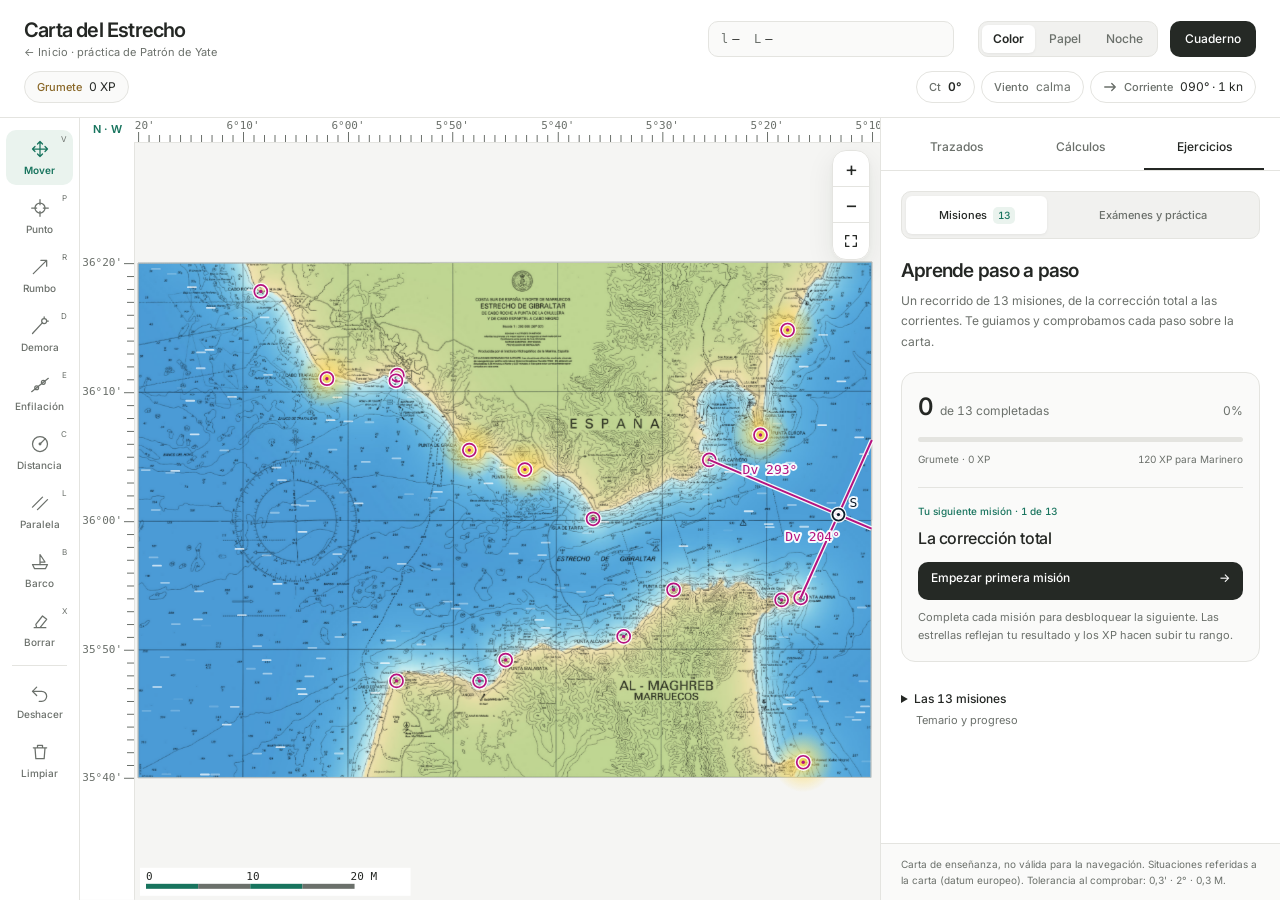
==== carta/index.html @ 41e304f5 "Publicar primera beta de Carta del Estrecho" ====
<!DOCTYPE html>
<html lang="es">
<head>
<meta charset="utf-8">
<meta name="viewport" content="width=device-width, initial-scale=1">
<title>Carta del Estrecho PY</title>
<link rel="preconnect" href="https://fonts.googleapis.com">
<link rel="preconnect" href="https://fonts.gstatic.com" crossorigin>
<link href="https://fonts.googleapis.com/css2?family=Inter:wght@400;500;600;700&display=swap" rel="stylesheet">
<link rel="stylesheet" href="../theme.css">
<link rel="stylesheet" href="styles.css">
</head>
<body data-tema="color">
<header>
  <a class="brand" href="../index.html" title="Volver al inicio"><b>Carta del <i>Estrecho</i></b><span>← Inicio · práctica de Patrón de Yate</span></a>
  <div class="readout" id="readout" aria-live="off"><i>l</i>—&nbsp;&nbsp;<i>L</i>—</div>
  <button class="chip rank" id="chipRank" title="Tu rango en la travesía"></button>
  <div class="conds" id="conds" role="group" aria-label="Condiciones de navegación">
    <button class="chip" id="chipCt" data-pop="ct" title="Corrección total de la aguja"></button>
    <button class="chip" id="chipW" data-pop="viento" title="Viento y abatimiento"></button>
    <button class="chip" id="chipC" data-pop="corriente" title="Corriente"></button>
  </div>
  <div class="hbtns">
    <div class="seg" id="tema" role="group" aria-label="Aspecto de la carta">
      <button data-tema="color" aria-pressed="true">Color</button><button data-tema="papel" aria-pressed="false">Papel</button><button data-tema="noche" aria-pressed="false">Noche</button>
    </div>
    <button id="togglePanel" title="Mostrar u ocultar el cuaderno">Cuaderno</button>
  </div>
</header>
<div class="pop glass" id="pop" role="dialog" aria-label="Condiciones de navegación" hidden>
  <div class="pophead"><b>Condiciones</b><button class="x" id="popX" aria-label="Cerrar">×</button></div>
  <section id="sec-ct">
    <h4>Corrección total</h4>
    <div class="ctgrid">
      <svg id="ctDia" viewBox="0 0 150 132" role="img" aria-label="Esquema de los nortes verdadero, magnético y de aguja"></svg>
      <div><div class="ctsum" id="ctSum"></div>
        <p class="hint">Este (E) suma y abre a la derecha. Oeste (W) resta y abre a la izquierda. Esquema sin escala.</p></div>
    </div>
    <h4>Convertir un rumbo o una demora</h4>
    <div class="conv"><label>De aguja<input id="cvA" inputmode="decimal" placeholder="Ra · Da"></label><span class="mid" id="cvMid"></span><label>Verdadero<input id="cvV" inputmode="decimal" placeholder="Rv · Dv"></label></div>
    <p class="hint">En la carta se traza siempre el verdadero. Lo de aguja se convierte antes de trazar; lo medido en la carta, antes de dárselo al timonel.</p>
    <h4>De dónde sale la Ct</h4>
    <div class="row"><span class="way">1</span><label for="dmVal">dm</label><input class="n s" id="dmVal" inputmode="decimal" value="0"><select id="dmSig" aria-label="Signo de la declinación"><option value="-1">W</option><option value="1">E</option></select>
      <label for="dvVal">+ desvío</label><input class="n s" id="dvVal" inputmode="decimal" value="0"><select id="dvSig" aria-label="Signo del desvío"><option value="-1">W</option><option value="1">E</option></select></div>
    <div class="row" style="margin-left:23px"><label for="dmYear">dm de la carta en</label><input class="n s" id="dmYear" inputmode="numeric" value="2026"><button class="btn alt" id="dmUse">Usar</button><span class="hint" id="dmRes" style="margin:0"></span></div>
    <div class="row"><span class="way">2</span><label for="enDv">Enfilación: Dv en la carta</label><input class="n s" id="enDv" inputmode="decimal"><label for="enDa">− Da</label><input class="n s" id="enDa" inputmode="decimal"><span class="cv" id="enCt"></span><button class="btn alt" id="enUse">Usar</button></div>
    <div class="row"><span class="way">3</span><label for="poZa">Polar: Za</label><input class="n s" id="poZa" inputmode="decimal"><span class="cv" id="poCt"></span><button class="btn alt" id="poUse">Usar</button></div>
    <p class="hint">La Ct elegida se aplica a todo lo que escribas como Ra o Da y al barco.</p>
  </section>
  <section id="sec-viento">
    <h4>Viento</h4>
    <div class="row"><label for="wDir">Viene del</label><select id="wDir"><option value="">Calma</option><option value="N">N</option><option value="NE">NE</option><option value="E">E (levante)</option><option value="SE">SE</option><option value="S">S</option><option value="SW">SW</option><option value="W">W (poniente)</option><option value="NW">NW</option></select>
      <label for="wAb">abate</label><input class="n s" id="wAb" inputmode="decimal" value="5"><label>°</label></div>
    <p class="hint">Si entra por estribor abate a babor (−); por babor, a estribor (+). Rs = Rv + abatimiento.</p>
  </section>
  <section id="sec-corriente">
    <h4>Corriente</h4>
    <div class="row"><label for="cRc">Rc</label><input class="n s" id="cRc" inputmode="decimal" value="090"><label>°</label>
      <label for="cIh">Ihc</label><input class="n s" id="cIh" inputmode="decimal" value="1"><label>kn · 0 = sin corriente</label></div>
    <p class="hint">Rc es hacia dónde va el agua. La verás fluir sobre la mar.</p>
  </section>
</div>
<main>
  <nav class="rail" id="rail" aria-label="Útiles de dibujo">
    <button data-tool="mover" title="Mover la carta y seleccionar trazados"><svg viewBox="0 0 24 24"><path d="M12 3v18M3 12h18M12 3l-3 3M12 3l3 3M12 21l-3-3M12 21l3-3M3 12l3-3M3 12l3 3M21 12l-3-3M21 12l-3 3"/></svg>Mover<kbd>V</kbd></button>
    <button data-tool="punto" title="Situar un punto"><svg viewBox="0 0 24 24"><circle cx="12" cy="12" r="6"/><path d="M12 2v6M12 16v6M2 12h6M16 12h6"/></svg>Punto<kbd>P</kbd></button>
    <button data-tool="rumbo" title="Rumbo y distancia entre dos puntos, o vector desde un punto"><svg viewBox="0 0 24 24"><path d="M4 20L20 4M20 4h-7M20 4v7"/></svg>Rumbo<kbd>R</kbd></button>
    <button data-tool="demora" title="Demora a un faro"><svg viewBox="0 0 24 24"><circle cx="17" cy="6" r="3"/><path d="M15 8L3 21"/><path d="M17 1v1.5M22 6h-1.5"/></svg>Demora<kbd>D</kbd></button>
    <button data-tool="enfil" title="Enfilación u oposición de dos puntos"><svg viewBox="0 0 24 24"><path d="M2 20L22 4"/><circle cx="8" cy="15.2" r="2.3"/><circle cx="16" cy="8.8" r="2.3"/></svg>Enfilación<kbd>E</kbd></button>
    <button data-tool="circ" title="Círculo de distancia (compás)"><svg viewBox="0 0 24 24"><circle cx="12" cy="12" r="9"/><path d="M12 12l6.4-6.4"/><circle cx="12" cy="12" r="1" fill="currentColor"/></svg>Distancia<kbd>C</kbd></button>
    <button data-tool="paralela" title="Paralela a una línea por un punto (traslado de demora)"><svg viewBox="0 0 24 24"><path d="M3 17L15 5M9 20L21 8"/></svg>Paralela<kbd>L</kbd></button>
    <button data-tool="barco" title="Barco: navega con rumbo, velocidad, viento y corriente"><svg viewBox="0 0 24 24"><path d="M3 15h18l-2.5 5h-13z"/><path d="M12 15V3l6 9h-6"/></svg>Barco<kbd>B</kbd></button>
    <button data-tool="borrar" title="Borrar un trazado"><svg viewBox="0 0 24 24"><path d="M5 20h14M7 16l8-10 5 4-8 10H8z"/></svg>Borrar<kbd>X</kbd></button>
    <hr>
    <button id="undo" title="Deshacer (Ctrl+Z)"><svg viewBox="0 0 24 24"><path d="M8 5L3 10l5 5"/><path d="M3 10h11a6 6 0 010 12h-3"/></svg>Deshacer</button>
    <button id="clear" title="Borrar todos los trazados"><svg viewBox="0 0 24 24"><path d="M4 7h16M9 7V4h6v3M6 7l1 13h10l1-13"/></svg>Limpiar</button>
  </nav>

  <div id="stage">
    <div id="map">
      <img id="base" src="base_dia.jpg" alt="" draggable="false">
      <img id="baseN" alt="" draggable="false">
      <img id="ink" src="tinta.jpg" alt="Carta L105 del Estrecho de Gibraltar" draggable="false">
    </div>
    <canvas id="ov"></canvas>
    <section class="strip glass" id="strip" aria-live="polite" hidden></section>
    <section class="boatbar glass" id="boatbar" aria-label="Barco" hidden></section>
    <div class="zoomctl glass" role="group" aria-label="Zoom"><button id="zIn" title="Acercar" aria-label="Acercar">+</button><button id="zOut" title="Alejar" aria-label="Alejar">−</button><button id="zFit" title="Ver la carta entera" aria-label="Ver la carta entera"><svg viewBox="0 0 24 24"><path d="M4 9V4h5M20 9V4h-5M4 15v5h5M20 15v5h-5"/></svg></button></div>
    <section class="gbar glass" id="gbar" aria-live="polite" hidden></section>
    <div class="hud num" id="hud"></div>
  </div>

  <aside id="panel">
    <div class="tabs" role="tablist">
      <button role="tab" data-tab="trazados" aria-selected="false">Trazados</button>
      <button role="tab" data-tab="calculos" aria-selected="false">Cálculos</button>
      <button role="tab" data-tab="ejercicios" aria-selected="true">Ejercicios</button>
    </div>
    <div class="pane" id="pane-trazados" hidden></div>
    <div class="pane" id="pane-calculos" hidden>
      <div class="calc">
        <h4>Escalera de rumbos</h4>
        <div class="lad">
          <div class="rung"><label for="ldA">Ra</label><input id="ldA" inputmode="decimal" value="140"><span>de aguja: lo que marca el compás</span></div>
          <div class="op" id="ldOp1"></div>
          <div class="rung"><label for="ldV">Rv</label><input id="ldV" inputmode="decimal"><span>verdadero</span></div>
          <div class="op" id="ldOp2"></div>
          <div class="rung"><label for="ldS">Rs</label><input id="ldS" inputmode="decimal"><span>de superficie: el que se traza con viento</span></div>
        </div>
        <div class="row"><label for="rbAb">Abatimiento</label><input class="n s" id="rbAb" inputmode="decimal" value="0"><select id="rbAbS" aria-label="Banda del abatimiento"><option value="1">a estribor (+)</option><option value="-1">a babor (−)</option></select></div>
        <div class="hint">Escribe en cualquier peldaño y salen los otros. Bajando se suma con su signo; subiendo se resta. Usa la Ct de Condiciones. Con corriente, el triángulo de abajo da el Ref.</div>
        <details class="glos"><summary>Qué significa cada sigla</summary><dl>
          <dt>Ra · Da</dt><dd>Rumbo y demora de aguja: lo que se lee en el compás.</dd>
          <dt>Rv · Dv</dt><dd>Rumbo y demora verdaderos: lo que se traza y se mide en la carta.</dd>
          <dt>dm</dt><dd>Declinación magnética: la da la rosa de la carta y cambia cada año.</dd>
          <dt>Δ</dt><dd>Desvío: error propio del compás del barco a cada rumbo.</dd>
          <dt>Ct</dt><dd>Corrección total = dm + Δ. Verdadero = aguja + Ct.</dd>
          <dt>Rs</dt><dd>Rumbo de superficie = Rv + abatimiento por el viento.</dd>
          <dt>Ref</dt><dd>Rumbo efectivo: el que se sigue sobre el fondo con corriente.</dd>
          <dt>M</dt><dd>Marcación: ángulo desde la proa. Dv = Rv ± M (Er +, Br −).</dd>
        </dl></details>
      </div>
      <div class="calc">
        <h4>Velocidad, tiempo y distancia</h4>
        <div class="row"><label for="vtdV">V</label><input class="n" id="vtdV" inputmode="decimal" value="8"><label>kn</label>
          <label for="vtdT">t</label><input class="n" id="vtdT" inputmode="decimal" value="45"><label>min</label>
          <label for="vtdD">D</label><input class="n" id="vtdD" inputmode="decimal" value=""><label>M</label></div>
        <div class="res" id="vtdRes"></div>
        <div class="hint">Deja en blanco el dato que quieres calcular.</div>
      </div>
      <div class="calc">
        <h4>Triángulo de corrientes</h4>
        <div class="row"><select id="trMode" aria-label="Qué se quiere calcular">
          <option value="a">Hallar rumbo y velocidad efectivos</option>
          <option value="b">Hallar el rumbo a gobernar</option>
          <option value="c">Hallar rumbo y velocidad para llegar a una hora</option>
          <option value="d">Hallar la corriente</option></select></div>
        <div id="trIn"></div>
        <div class="res" id="trRes"></div>
        <div class="row"><button class="btn alt" id="trDraw">Trazar desde el punto seleccionado</button></div>
        <div class="hint">Rc e Ihc se rellenan con la corriente de Condiciones. Rumbos verdaderos (o de superficie si hay viento); el triángulo se traza para una hora.</div>
      </div>
      <div class="calc">
        <h4>Estima analítica (loxodrómica)</h4>
        <div class="row"><label>Salida l</label><input class="n s" id="lxLaD" inputmode="numeric" value="36" aria-label="Grados de latitud de salida"><label>°</label><input class="n s" id="lxLaM" inputmode="decimal" value="00,0" aria-label="Minutos de latitud de salida"><select id="lxLaS" aria-label="Hemisferio"><option value="1">N</option><option value="-1">S</option></select>
          <label>L</label><input class="n s" id="lxLoD" inputmode="numeric" value="006" aria-label="Grados de longitud de salida"><label>°</label><input class="n s" id="lxLoM" inputmode="decimal" value="20,0" aria-label="Minutos de longitud de salida"><select id="lxLoS" aria-label="Este u oeste"><option value="-1">W</option><option value="1">E</option></select></div>
        <div class="row"><label for="lxR">Rumbo</label><input class="n s" id="lxR" inputmode="decimal" value="293"><label>° Distancia</label><input class="n s" id="lxD" inputmode="decimal" value="45"><label>M</label></div>
        <div class="res" id="lxRes"></div>
        <div class="hint">Δl = D·cos R · A = D·sen R · ΔL = A / cos lm.</div>
      </div>
    </div>
    <div class="pane" id="pane-ejercicios">
      <div class="learning-tabs" role="tablist" aria-label="Tipo de aprendizaje">
        <button id="learn-tab-misiones" role="tab" data-learning="misiones" aria-controls="learn-misiones" aria-selected="true">Misiones <span>13</span></button>
        <button id="learn-tab-practica" role="tab" data-learning="practica" aria-controls="learn-practica" aria-selected="false" tabindex="-1">Exámenes y práctica</button>
      </div>
      <section id="learn-misiones" class="learning-section" role="tabpanel" aria-labelledby="learn-tab-misiones">
        <div class="learning-intro">
          <h2>Aprende paso a paso</h2>
          <p>Un recorrido de 13 misiones, de la corrección total a las corrientes. Te guiamos y comprobamos cada paso sobre la carta.</p>
        </div>
        <div id="missionBox"></div>
        <div id="quest"></div>
      </section>
      <section id="learn-practica" class="learning-section" role="tabpanel" aria-labelledby="learn-tab-practica" hidden>
        <div class="learning-intro">
          <h2>Entrena a tu ritmo</h2>
          <p>Resuelve preguntas oficiales o elige un tema para practicar por tu cuenta. La ayuda y las soluciones están disponibles cuando las necesites.</p>
        </div>
        <div class="practice-modes" role="group" aria-label="Modalidad de práctica">
          <button data-practice="examen" aria-pressed="true">Exámenes oficiales</button>
          <button data-practice="libre" aria-pressed="false">Práctica libre</button>
        </div>
        <div class="exercise-picker">
          <div id="examFields" class="picker-field">
            <label for="examSel">Convocatoria</label>
            <select id="examSel"></select>
            <p class="hint">Bloque de carta: 10 preguntas con cuatro opciones. Sin cronómetro y con corrección al responder.</p>
          </div>
          <div id="practiceFields" class="picker-field" hidden>
            <label for="exSel">Qué quieres practicar</label>
            <select id="exSel" aria-describedby="practiceHint"></select>
            <p class="hint" id="practiceHint"></p>
          </div>
          <button class="btn" id="exLoad">Empezar examen</button>
        </div>
        <p id="practiceEmpty" class="learning-empty">Elige una convocatoria y pulsa «Empezar examen». Tus respuestas se guardan en este navegador.</p>
        <div id="exBox" tabindex="-1" aria-label="Actividad de práctica" hidden></div>
      </section>
    </div>
    <div class="foot">Carta de enseñanza, no válida para la navegación. Situaciones referidas a la carta (datum europeo). Tolerancia al comprobar: 0,3' · 2° · 0,3 M.</div>
  </aside>
</main>

<script>
(function(){
'use strict';
const $=s=>document.querySelector(s), $$=s=>[...document.querySelectorAll(s)];
const rad=d=>d*Math.PI/180, deg=r=>r*180/Math.PI, norm=a=>((a%360)+360)%360, n180=a=>{a=norm(a);return a>180?a-360:a};
const num=s=>{const v=parseFloat(String(s).replace(',','.').replace('−','-'));return isFinite(v)?v:NaN};
const esc=s=>String(s).replace(/[&<>"]/g,c=>({'&':'&amp;','<':'&lt;','>':'&gt;','"':'&quot;'}[c]));
const RM=matchMedia('(prefers-reduced-motion: reduce)').matches;

/* Keep canvas controls in sync with the CSS theme without reading styles every frame. */
const UI={};
function syncAppearance(){
  const style=getComputedStyle(document.body);
  for(const key of ['bg','panel','rule','rule-hover','text','muted','accent','on-accent','f-ui','f-mono']){
    UI[key]=style.getPropertyValue('--'+key).trim();
  }
}
syncAppearance();

/* ---------- Georreferenciación de la imagen (retícula de 10' medida sobre el escaneo) ---------- */
const psi=lat=>Math.log(Math.tan(Math.PI/4+lat*Math.PI/360))*10800/Math.PI;
const ipsi=n=>(2*Math.atan(Math.exp(n*Math.PI/10800))-Math.PI/2)*180/Math.PI;
const LONS=[-380,-370,-360,-350,-340,-330,-320,-310];
const G={
 U:{rows:[80,70,60],px:[
  [[327.54,226.72],[950.47,225.5],[1573.84,224.53],[2194.75,222.31],[2818.25,220.83],[3439.22,219.55],[4060.61,219.23],[4683.77,219.74]],
  [[327.59,992.92],[950.6,991.78],[1574.19,990.03],[2197.45,989.5],[2817.75,988.83],[3438.97,987.48],[4060.34,986.9],[4683.37,986.91]],
  [[327.63,1758.58],[950.73,1758.04],[1574.55,1754.32],[2200.16,1754.87],[2817.25,1753.78],[3438.71,1754.02],[4060.08,1754.37],[4682.96,1754.5]]]},
 L:{rows:[60,50,40],px:[
  [[327.67,1758.58],[950.87,1758.04],[1574.6,1754.32],[2199.54,1754.87],[2809.99,1754.0],[3434.84,1754.02],[4058.52,1754.37],[4681.43,1754.5]],
  [[327.58,2521.61],[950.51,2520.09],[1574.0,2518.96],[2198.5,2517.58],[2808.93,2516.31],[3433.45,2516.78],[4056.8,2517.26],[4679.51,2517.61]],
  [[327.5,3281.69],[950.15,3281.22],[1573.41,3279.9],[2197.45,3278.19],[2807.87,3278.09],[3432.06,3278.46],[4055.09,3279.03],[4677.59,3279.66]]]}
};
const NP={};[80,70,60,50,40].forEach(m=>NP[m]=psi(35+m/60));
function plane2px(p){
  const h=p.n>=NP[60]?G.U:G.L, j=p.n>=NP[h.rows[1]]?0:1, i=Math.min(6,Math.max(0,Math.floor((p.e+380)/10)));
  const u=(p.e-LONS[i])/10, nt=NP[h.rows[j]], nb=NP[h.rows[j+1]], v=(nt-p.n)/(nt-nb);
  const a=h.px[j][i],b=h.px[j][i+1],c=h.px[j+1][i],d=h.px[j+1][i+1];
  return [(1-u)*(1-v)*a[0]+u*(1-v)*b[0]+(1-u)*v*c[0]+u*v*d[0],(1-u)*(1-v)*a[1]+u*(1-v)*b[1]+(1-u)*v*c[1]+u*v*d[1]];
}
function px2plane(x,y){
  let e=-380+(x-327.5)/62.23, n=NP[80]-(y-222)/61.9;
  for(let k=0;k<25;k++){
    const [px,py]=plane2px({e,n}), h=0.01, [ax,ay]=plane2px({e:e+h,n}), [bx,by]=plane2px({e,n:n+h});
    const j11=(ax-px)/h,j21=(ay-py)/h,j12=(bx-px)/h,j22=(by-py)/h, det=j11*j22-j12*j21, dx=x-px, dy=y-py;
    const de=(j22*dx-j12*dy)/det, dn=(-j21*dx+j11*dy)/det; e+=de; n+=dn;
    if(Math.abs(de)+Math.abs(dn)<1e-7)break;
  }
  return {e,n};
}

/* ---------- Navegación loxodrómica sobre el plano Mercator ---------- */
const latOf=p=>ipsi(p.n), lonOf=p=>p.e/60;
const PL=(lat,lon)=>({e:lon*60,n:psi(lat)});
const brg=(a,b)=>norm(deg(Math.atan2(b.e-a.e,b.n-a.n)));
function dist(a,b){const la=latOf(a),lb=latOf(b),c=Math.atan2(b.e-a.e,b.n-a.n);
  if(Math.abs(Math.cos(c))>0.02)return Math.abs((lb-la)*60/Math.cos(c));
  return Math.abs(b.e-a.e)*Math.cos(rad((la+lb)/2));}
function dest(a,course,d){const c=rad(course),la=latOf(a),lb=la+d*Math.cos(c)/60,n=psi(lb);
  const e=Math.abs(Math.cos(c))>1e-6?a.e+(n-a.n)*Math.tan(c):a.e+d*Math.sin(c)/Math.cos(rad(la));
  return {e,n};}
const uv=c=>({e:Math.sin(rad(c)),n:Math.cos(rad(c))});
const roundPos=p=>PL(Math.round(latOf(p)*600)/600,Math.round(lonOf(p)*600)/600);
const inChart=p=>p.e>=-380&&p.e<=-310&&p.n>=NP[40]&&p.n<=NP[80];

/* ---------- Formatos ---------- */
const nf=(v,d=1)=>v.toFixed(d).replace('.',',').replace('-','−');
function f3(v,d=0){let s=norm(v).toFixed(d);if(parseFloat(s)>=360)s=(0).toFixed(d);const [i,f]=s.split('.');return i.padStart(3,'0')+(f?','+f:'')+'°';}
const fA=v=>f3(v,Math.abs(v-Math.round(v))>1e-6?1:0);
function dm_(x,d,pad){const h=Math.abs(x);let g=Math.floor(h+1e-9),m=(h-g)*60;if(+m.toFixed(d)>=60){g++;m=0}
  return String(g).padStart(pad,'0')+'° '+m.toFixed(d).padStart(d+3,'0').replace('.',',')+"'";}
const fLat=(lat,d=1)=>dm_(lat,d,2)+(lat>=0?' N':' S');
const fLon=(lon,d=1)=>dm_(lon,d,3)+(lon<0?' W':' E');
const fPos=(p,d=1)=>'l = '+fLat(latOf(p),d)+' · L = '+fLon(lonOf(p),d);
const isI=v=>Math.abs(v-Math.round(v))<1e-6;
const fEW=v=>v===0?'0°':nf(Math.abs(v),isI(v)?0:1)+'° '+(v<0?'W':'E');
const sg=(v,d)=>{if(d==null)d=isI(v)?0:1;return (v>0?'+':v<0?'−':'')+Math.abs(v).toFixed(d).replace('.',',');};
const hm=min=>{min=Math.round(min);return (min>=60?Math.floor(min/60)+' h ':'')+(min%60)+' min';};
const hhmm=m=>{m=((Math.round(m)%1440)+1440)%1440;return String(Math.floor(m/60)).padStart(2,'0')+':'+String(m%60).padStart(2,'0');};

/* ---------- Faros: posición del símbolo en la imagen y característica impresa en la carta ---------- */
const fl=(n,gap,dur)=>{const a=[];for(let i=0;i<n;i++)a.push([i*gap,i*gap+(dur||.55)]);return a;};
const LMPX={
 roche:['Cabo Roche',1056,395,'Fl(4)24s 20M',24,fl(4,2.4)],
 trafalgar:['Cabo Trafalgar',1448.3,912.8,'Fl(2+1)15s 22M',15,[[0,.55],[2.4,2.95],[7.4,7.95]]],
 barbate:['Barbate (faro)',1866.25,892,'Fl(2)WR 7s 10/7M',7,fl(2,1.8)],
 barbateR:['Barbate (luz roja)',1858,925,'Fl.R 4s 5M',4,fl(1,1),'r'],
 gracia:['Punta de Gracia',2293.75,1336.5,'Oc(2)5s 13M',5,[[.8,2.1],[2.9,5]]],
 paloma:['Punta Paloma',2623.5,1452.5,'Oc.WR 5s 10/7M',5,[[1.2,5]]],
 tarifa:['Isla de Tarifa',3028.5,1744.5,'Fl(3)WR 10s 26/18M',10,fl(3,2)],
 carnero:['Punta Carnero',3718,1395,'Fl(4)WR 20s 16/13M',20,fl(4,2.4)],
 europa:['Punta Europa',4022,1246.75,'Iso 10s 19M',10,[[0,5]]],
 almina:['Punta Almina',4260.75,2213.25,'Fl(2)10s 22M',10,fl(2,2.4)],
 cires:['Punta Cires',3506,2166,'Fl(3)10s 18M',10,fl(3,2)],
 alcazar:['Punta Alcázar',3210,2442.5,'Fl(4)12s 8M',12,fl(4,1.7)],
 malabata:['Punta Malabata',2509.25,2582.75,'Fl 5s 22M',5,fl(1,1)],
 espartel:['Cabo Espartel',1861.5,2706.75,'Fl(4)20s 30M',20,fl(4,2.4)],
 tanger:['Tánger (espigón)',2354.5,2707.5,'Fl(3)12s 14M',12,fl(3,2)],
 carbonera:['Punta Carbonera',4183,623.75,'Oc 4s 14M',4,[[1,4]]],
 negro:['Cabo Negro',4275.75,3189.5,'Oc 4s 20M',4,[[1,4]]],
 ceuta:['Ceuta (bocana)',4147.5,2226,'Fl.G 5s 10M',5,fl(1,1),'g']};
const LM={};Object.entries(LMPX).forEach(([k,[name,x,y,ch,P,on,col]],i)=>LM[k]={key:k,name,ch,P,on,col,ph:i*1.37,g:0,p:px2plane(x,y)});
const LMS=Object.values(LM);
const MAIN=['roche','trafalgar','gracia','paloma','tarifa','carnero','europa','almina','cires','alcazar','malabata','espartel'];
const litNow=(l,t)=>{const tt=(t+l.ph)%l.P;return l.on.some(([a,b])=>tt>=a&&tt<b);};

/* ---------- Estado ---------- */
const DAY={pt:'#0d1b2a',rv:'#1746d1',ref:'#0d1b2a',rc:'#d9480f',med:'#334e7a',ray:'#b5127f',line:'#b5127f',circ:'#0a7a43',halo:'rgba(255,255,255,.94)',cas:'rgba(255,255,255,.9)',txt:'#0d1b2a',grid:'rgba(13,27,42,.2)',lm:'#b5127f',fill:'rgba(255,255,255,.85)',boat:'#ffffff',glow:1};
const TH={color:DAY,papel:DAY,noche:{pt:'#ffffff',rv:'#7fb2ff',ref:'#ffffff',rc:'#ff9a57',med:'#b8c7dd',ray:'#ff7ad9',line:'#ff7ad9',circ:'#5fe3a1',halo:'rgba(3,12,22,.92)',cas:'rgba(3,12,22,.75)',txt:'#e9f1f8',grid:'rgba(255,255,255,.16)',lm:'#ff7ad9',fill:'rgba(3,12,22,.8)',boat:'#ffe9a8',glow:2.2}};
const S={tool:'mover',pend:[],objs:[],sel:null,view:{k:.2,tx:0,ty:0},dm:0,dv:0,snap:null,cur:null,undo:[],nid:1,ex:null,tema:'color',exam:{},guide:null,fx:[],game:{xp:0,st:{},open:false},
 cond:{w:'',ab:5,rc:90,ih:1},opt:{},stripMin:false,pickDest:false,
 simPar:{bC:'090',bCT:'v',bV:'8',bH:'10:00',bX:'120',bFollow:false,bBlind:false}};
let T=DAY;
const Ct=()=>S.ctx?S.ctx.ct:S.dm+S.dv;
const TMAX=160;
const stage=$('#stage'),mapEl=$('#map'),cv=$('#ov'),ctx=cv.getContext('2d');
let SW=0,SH=0,DPR=1,dirty=true,fitK=.2;
const draw=()=>{dirty=true;};

function push(){S.undo.push(JSON.stringify(S.objs));if(S.undo.length>60)S.undo.shift();}
function save(){try{localStorage.setItem('cartaEstrechoPY.v3',JSON.stringify({objs:S.objs,dm:S.dm,dv:S.dv,ctx:S.ctx||null,nid:S.nid,tema:S.tema,exam:S.exam,game:S.game,cond:S.cond,stripMin:S.stripMin,simPar:S.simPar}))}catch(e){}}
function changed(){save();renderList();draw();guideCheck();}
function add(o){o.id=S.nid++;S.objs.push(o);return o;}
const ptName=()=>{const used=new Set(S.objs.filter(o=>o.t==='pt').map(o=>o.label));for(let i=0;i<26;i++){const c=String.fromCharCode(65+i);if(!used.has(c))return c}return 'P'+S.nid;};
const mkPt=(p,label,x)=>Object.assign({t:'pt',p,label:label||''},x);
const mkSeg=(a,b,kind,x)=>Object.assign({t:'seg',a,b,kind:kind||'med'},x);
const mkRay=(p,c,ref,x)=>Object.assign({t:'ray',p,c:norm(c),ref:ref||''},x);
const mkLine=(p,c,ref,x)=>Object.assign({t:'line',p,c:norm(c),ref:ref||''},x);
const mkCirc=(c,r,ref,x)=>Object.assign({t:'circ',c,r,ref:ref||''},x);

/* ---------- Geometría ---------- */
function geom(o){
  if(o.t==='seg'){const L=Math.hypot(o.b.e-o.a.e,o.b.n-o.a.n)||1e-9;return {k:'lin',p:o.a,d:{e:(o.b.e-o.a.e)/L,n:(o.b.n-o.a.n)/L},t0:0,t1:L};}
  if(o.t==='ray')return {k:'lin',p:o.p,d:uv(o.c),t0:0,t1:TMAX};
  if(o.t==='line')return {k:'lin',p:o.p,d:uv(o.c),t0:-TMAX,t1:TMAX};
  if(o.t==='circ')return {k:'circ',c:o.c,R:o.r/Math.cos(rad(latOf(o.c)))};
  return null;
}
const at=(g,t)=>({e:g.p.e+g.d.e*t,n:g.p.n+g.d.n*t});
function inter(g1,g2){
  const out=[],eps=1e-6;
  if(g1.k==='lin'&&g2.k==='lin'){
    const det=-g1.d.e*g2.d.n+g2.d.e*g1.d.n; if(Math.abs(det)<1e-9)return out;
    const re=g2.p.e-g1.p.e,rn=g2.p.n-g1.p.n, t=(-re*g2.d.n+g2.d.e*rn)/det, s=(g1.d.e*rn-g1.d.n*re)/det;
    if(t>=g1.t0-eps&&t<=g1.t1+eps&&s>=g2.t0-eps&&s<=g2.t1+eps)out.push(at(g1,t));
  }else if(g1.k==='lin'&&g2.k==='circ'){
    const fe=g1.p.e-g2.c.e,fn=g1.p.n-g2.c.n,b=fe*g1.d.e+fn*g1.d.n,c=fe*fe+fn*fn-g2.R*g2.R,D=b*b-c;
    if(D>=0){const q=Math.sqrt(D);[-b-q,-b+q].forEach(t=>{if(t>=g1.t0-eps&&t<=g1.t1+eps)out.push(at(g1,t))});}
  }else if(g1.k==='circ'&&g2.k==='lin')return inter(g2,g1);
  else{
    const de=g2.c.e-g1.c.e,dn=g2.c.n-g1.c.n,d=Math.hypot(de,dn);
    if(d>1e-9&&d<=g1.R+g2.R&&d>=Math.abs(g1.R-g2.R)){const a=(g1.R*g1.R-g2.R*g2.R+d*d)/(2*d),h=Math.sqrt(Math.max(0,g1.R*g1.R-a*a));
      const be=g1.c.e+a*de/d,bn=g1.c.n+a*dn/d; out.push({e:be-h*dn/d,n:bn+h*de/d},{e:be+h*dn/d,n:bn-h*de/d});}
  }
  return out;
}
function nearest(g,m){
  if(g.k==='lin'){const t=Math.min(g.t1,Math.max(g.t0,(m.e-g.p.e)*g.d.e+(m.n-g.p.n)*g.d.n));return at(g,t);}
  const d=Math.hypot(m.e-g.c.e,m.n-g.c.n)||1e-9;return {e:g.c.e+g.R*(m.e-g.c.e)/d,n:g.c.n+g.R*(m.n-g.c.n)/d};
}
function tangents(a,g){const de=a.e-g.c.e,dn=a.n-g.c.n,d=Math.hypot(de,dn);if(d<=g.R*1.001)return [];
  const al=Math.acos(g.R/d),b=Math.atan2(dn,de);return [b+al,b-al].map(t=>({e:g.c.e+g.R*Math.cos(t),n:g.c.n+g.R*Math.sin(t)}));}
const interLL=(p1,c1,p2,c2)=>inter({k:'lin',p:p1,d:uv(c1),t0:-1e4,t1:1e4},{k:'lin',p:p2,d:uv(c2),t0:-1e4,t1:1e4})[0];

/* ---------- Máscara de tierra (para varadas y para generar situaciones en la mar) ---------- */
let MASK=null;
(function(){const im=new Image();im.onload=()=>{try{const c=document.createElement('canvas');c.width=im.width;c.height=im.height;const x=c.getContext('2d');x.drawImage(im,0,0);MASK={w:c.width,h:c.height,d:x.getImageData(0,0,c.width,c.height).data};}catch(e){MASK=null;}};im.src='tierra.png';})();
function isLand(p){if(!MASK)return false;const [x,y]=plane2px(p),i=Math.floor(x/8),j=Math.floor(y/8);if(i<0||j<0||i>=MASK.w||j>=MASK.h)return false;return MASK.d[(j*MASK.w+i)*4]>127;}

/* ---------- Vista: límites, inercia y zoom suave ---------- */
const scrOf=p=>{const [x,y]=plane2px(p);return [x*S.view.k+S.view.tx,y*S.view.k+S.view.ty];};
const planeAt=(sx,sy)=>px2plane((sx-S.view.tx)/S.view.k,(sy-S.view.ty)/S.view.k);
function clampView(){const v=S.view,k=v.k,l=v.tx+327*k,r=v.tx+4684*k,t=v.ty+220*k,b=v.ty+3282*k,mx=SW*.5,my=SH*.5;
  if(r<mx)v.tx+=mx-r;if(l>SW-mx)v.tx-=l-(SW-mx);if(b<my)v.ty+=my-b;if(t>SH-my)v.ty-=t-(SH-my);}
function applyView(){clampView();mapEl.style.transform=`matrix(${S.view.k},0,0,${S.view.k},${S.view.tx},${S.view.ty})`;draw();}
function fit(){const x0=327,y0=220,w=4357,h=3062,ml=58,mt=30,m=8;const k=Math.min((SW-ml-m)/w,(SH-mt-m)/h);fitK=k;
  S.view={k,tx:ml+(SW-ml-m-w*k)/2-x0*k,ty:mt+(SH-mt-m-h*k)/2-y0*k};zt=null;inert=null;applyView();}
const clampK=k=>Math.min(6,Math.max(fitK*.7,k));
function zoomAt(sx,sy,f){const k=clampK(S.view.k*f);f=k/S.view.k;S.view.tx=sx-(sx-S.view.tx)*f;S.view.ty=sy-(sy-S.view.ty)*f;S.view.k=k;applyView();}
let zt=null,inert=null;
function zoomTo(sx,sy,f){if(RM){zoomAt(sx,sy,f);return;}zt={k:clampK((zt?zt.k:S.view.k)*f),x:sx,y:sy};}
function resize(){const r=stage.getBoundingClientRect();const first=!SW;SW=r.width;SH=r.height;DPR=window.devicePixelRatio||1;cv.width=Math.round(SW*DPR);cv.height=Math.round(SH*DPR);
  if(first)fit();else{const x0=327,w=4357,h=3062;fitK=Math.min((SW-66)/w,(SH-38)/h);applyView();updBarH();}}

/* ---------- Imán (snap) ---------- */
function snapAt(sx,sy){
  const m=planeAt(sx,sy),sc=62*S.view.k;let best=null;
  const cons=(p,kind,label,prio)=>{const d=Math.hypot(p.e-m.e,p.n-m.n)*sc;if(d<(prio<2?14:9)){const score=d+prio*7;if(!best||score<best.score)best={p,kind,label,score};}};
  LMS.forEach(l=>cons(l.p,'faro',l.name,0));
  const gs=[];
  S.objs.forEach(o=>{
    if(o.t==='pt')cons(o.p,'punto',o.label,0);
    else{gs.push(geom(o));
      if(o.t==='seg'){cons(o.a,'extremo','',.5);cons(o.b,'extremo','',.5);}
      if(o.t==='circ')cons(o.c,'centro',o.ref,.5);
      if(o.t==='ray')cons(o.p,'origen',o.ref,.5);}
  });
  for(let i=0;i<gs.length;i++)for(let j=i+1;j<gs.length;j++)inter(gs[i],gs[j]).forEach(p=>cons(p,'corte','',1));
  if(S.tool==='rumbo'&&S.pend.length===1)S.objs.forEach(o=>{if(o.t==='circ')tangents(S.pend[0].p,geom(o)).forEach(p=>cons(p,'tangente','',1));});
  gs.forEach(g=>cons(nearest(g,m),'sobre','',2));
  return best||{p:m,kind:'libre',label:''};
}
function pick(sx,sy){
  const m=planeAt(sx,sy),sc=62*S.view.k;let best=null;
  S.objs.forEach(o=>{let d;
    if(o.t==='pt')d=Math.hypot(o.p.e-m.e,o.p.n-m.n)*sc-4;
    else{const q=nearest(geom(o),m);d=Math.hypot(q.e-m.e,q.n-m.n)*sc;}
    if(d<10&&(!best||d<best.d))best={o,d};});
  return best&&best.o;
}

/* ---------- Dibujo ---------- */
const RT=24,RL=54;
function clipT(g){
  if(g.t1-g.t0<TMAX)return [g.t0,g.t1];
  let t0=g.t0,t1=g.t1;const B=[[-380,-310,'e'],[NP[40],NP[80],'n']];
  for(const [lo,hi,ax] of B){const p=g.p[ax],d=g.d[ax];
    if(Math.abs(d)<1e-12){if(p<lo||p>hi)return null;continue;}
    let a=(lo-p)/d,b=(hi-p)/d;if(a>b)[a,b]=[b,a];t0=Math.max(t0,a);t1=Math.min(t1,b);if(t0>t1)return null;}
  return [t0,t1];
}
function pathLin(g){const c=clipT(g);if(!c)return false;const n=Math.max(1,Math.ceil((c[1]-c[0])/4));ctx.beginPath();
  for(let i=0;i<=n;i++){const [x,y]=scrOf(at(g,c[0]+(c[1]-c[0])*i/n));i?ctx.lineTo(x,y):ctx.moveTo(x,y);}return true;}
function pathCirc(g){ctx.beginPath();for(let i=0;i<=120;i++){const t=i*Math.PI/60,[x,y]=scrOf({e:g.c.e+g.R*Math.sin(t),n:g.c.n+g.R*Math.cos(t)});i?ctx.lineTo(x,y):ctx.moveTo(x,y);}}
function strk(col,w){ctx.lineJoin='round';ctx.strokeStyle=T.cas;ctx.lineWidth=w+2.6;ctx.stroke();ctx.strokeStyle=col;ctx.lineWidth=w;ctx.stroke();}
function text(s,x,y,color,align,size){ctx.font='500 '+(size||13)+'px '+UI['f-mono'];ctx.textAlign=align||'left';ctx.textBaseline='middle';ctx.lineJoin='round';
  ctx.lineWidth=4;ctx.strokeStyle=T.halo;ctx.strokeText(s,x,y);ctx.fillStyle=color;ctx.fillText(s,x,y);}
const KN={rv:'Rv',ref:'Ref',rc:'Rc',med:''};
function segLabel(o){const k=KN[o.kind];return (o.ag!=null?'Ra '+fA(o.ag)+' → ':'')+(k?k+' ':'')+f3(brg(o.a,o.b),1)+' · '+nf(dist(o.a,o.b),2)+' M';}
function objLabel(o){
  if(o.t==='pt')return o.label;
  if(o.t==='seg')return segLabel(o);
  if(o.t==='ray')return (o.ag!=null?'Da '+fA(o.ag)+' → ':'')+'Dv '+fA(o.c+180);
  if(o.t==='line')return f3(o.c,1)+' / '+f3(o.c+180,1);
  if(o.t==='circ')return nf(o.r,Math.abs(o.r*10-Math.round(o.r*10))>1e-6?2:1)+' M';
}
const colOf=o=>o.t==='seg'?T[o.kind]:T[o.t];
function drawObj(o,sel){
  const col=colOf(o),w=sel?3.2:2;ctx.setLineDash(o.dash?[7,5]:[]);
  if(o.t==='pt'){const [x,y]=scrOf(o.p);ctx.setLineDash([]);ctx.beginPath();ctx.arc(x,y,6,0,7);ctx.fillStyle=T.fill;ctx.fill();strk(col,sel?2.6:1.8);
    ctx.beginPath();ctx.arc(x,y,1.6,0,7);ctx.fillStyle=col;ctx.fill();if(o.label)text(o.label,x+11,y-11,col);return;}
  const g=geom(o);
  if(g.k==='circ'){pathCirc(g);strk(col,w);ctx.setLineDash([]);const [x,y]=scrOf({e:g.c.e,n:g.c.n+g.R});text(objLabel(o),x,y-11,col,'center');
    const [cx,cy]=scrOf(g.c);ctx.beginPath();ctx.moveTo(cx-4,cy);ctx.lineTo(cx+4,cy);ctx.moveTo(cx,cy-4);ctx.lineTo(cx,cy+4);strk(col,1.4);return;}
  if(!pathLin(g))return;strk(col,w);ctx.setLineDash([]);
  if(o.t==='seg'){
    const [ax,ay]=scrOf(o.a),[bx,by]=scrOf(o.b),L=Math.hypot(bx-ax,by-ay)||1,ux=(bx-ax)/L,uy=(by-ay)/L;
    const nA={rv:1,ref:2,rc:3,med:0}[o.kind];
    for(let i=0;i<nA;i++){const t=L/2+(i-(nA-1)/2)*9+4,x=ax+ux*t,y=ay+uy*t;ctx.beginPath();ctx.moveTo(x-ux*10-uy*5,y-uy*10+ux*5);ctx.lineTo(x,y);ctx.lineTo(x-ux*10+uy*5,y-uy*10-ux*5);strk(col,sel?2.6:2);}
    ctx.fillStyle=col;[[ax,ay],[bx,by]].forEach(([x,y])=>{ctx.beginPath();ctx.arc(x,y,2.6,0,7);ctx.fill();});
    if(L>46){let px=-uy,py=ux;if(py>0){px=-px;py=-py;}text(objLabel(o),ax+ux*L/2+px*15,ay+uy*L/2+py*15,col,'center');}
  }else{
    const u=uv(o.c),[x0,y0]=scrOf(o.p),[x1,y1]=scrOf({e:o.p.e+u.e,n:o.p.n+u.n}),L=Math.hypot(x1-x0,y1-y0)||1,ux=(x1-x0)/L,uy=(y1-y0)/L;
    let px=-uy,py=ux;if(py>0){px=-px;py=-py;}
    const off=o.t==='ray'?Math.max(60,Math.min(150,L*2.2)):70;
    text(objLabel(o),x0+ux*off+px*14,y0+uy*off+py*14,col,'center');
  }
}
function tickCfg(){const ppm=62*S.view.k,L=[.1,.2,.5,1,2,5,10].find(s=>s*ppm>=72)||10;
  let mi={10:1,5:1,2:1,1:.1,.5:.1,.2:.1,.1:.1}[L];if(mi*ppm<4)mi=L===1?.5:(L>=5?5:1);if(mi*ppm<4)mi=L;return {L,mi,ppm};}
const fTick=(m,L,pad)=>{const g=Math.floor(m/60+1e-9),mm=m-g*60;return (pad?String(g).padStart(pad,'0'):g)+'°'+(L<1?mm.toFixed(1).padStart(4,'0').replace('.',','):String(Math.round(mm)).padStart(2,'0'))+"'";};
function drawGrid(c){
  const pl=planeAt(RL,RT),pr=planeAt(SW,SH);
  const e0=Math.max(-380,pl.e),e1=Math.min(-310,pr.e),la0=Math.max(40,(latOf(pr)-35)*60),la1=Math.min(80,(latOf(pl)-35)*60);
  ctx.setLineDash([]);ctx.strokeStyle=T.grid;ctx.lineWidth=1;ctx.beginPath();
  const NS=[NP[40],NP[50],NP[60]-1e-6,NP[60],NP[70],NP[80]];
  for(let i=Math.ceil(e0/c.L-1e-9);i*c.L<=e1+1e-9;i++){const e=i*c.L;NS.forEach((n,k)=>{const [x,y]=scrOf({e,n});k?ctx.lineTo(x,y):ctx.moveTo(x,y);});}
  for(let i=Math.ceil(la0/c.L-1e-9);i*c.L<=la1+1e-9;i++){const n=psi(35+i*c.L/60);for(let e=-380;e<=-310;e+=10){const [x,y]=scrOf({e,n});e===-380?ctx.moveTo(x,y):ctx.lineTo(x,y);}}
  ctx.stroke();
  // marco de la carta
  ctx.beginPath();[[ -380,NP[80]],[-310,NP[80]],[-310,NP[40]],[-380,NP[40]]].forEach(([e,n],k)=>{const [x,y]=scrOf({e,n});k?ctx.lineTo(x,y):ctx.moveTo(x,y);});ctx.closePath();
  ctx.strokeStyle=UI['rule-hover'];ctx.lineWidth=1;ctx.stroke();
}
function drawRulers(c){
  const pl=planeAt(RL,RT),pr=planeAt(SW,SH),nTop=pl.n,eLeft=pl.e;
  ctx.setLineDash([]);ctx.fillStyle=UI.panel;ctx.fillRect(0,0,SW,RT);ctx.fillRect(0,0,RL,SH);
  ctx.strokeStyle=UI.rule;ctx.lineWidth=1;ctx.beginPath();ctx.moveTo(RL,RT+.5);ctx.lineTo(SW,RT+.5);ctx.moveTo(RL+.5,RT);ctx.lineTo(RL+.5,SH);ctx.stroke();
  ctx.font='500 11px '+UI['f-mono'];ctx.textBaseline='middle';
  const st=c.mi,per=Math.round(c.L/st);
  // longitudes
  ctx.strokeStyle=UI.muted;ctx.fillStyle=UI.muted;ctx.textAlign='center';ctx.beginPath();
  for(let i=Math.ceil(Math.max(-380,pl.e)/st-1e-9);i*st<=Math.min(-310,pr.e)+1e-9;i++){const e=i*st,x=scrOf({e,n:nTop})[0];if(x<RL)continue;
    const maj=i%per===0,mid=isI(e);ctx.moveTo(x+.5,RT);ctx.lineTo(x+.5,RT-(maj?10:mid?7:4));if(maj)ctx.fillText(fTick(-e,c.L),x,8);}
  ctx.stroke();
  // latitudes
  ctx.textAlign='right';ctx.beginPath();
  const la0=Math.max(40,(latOf(pr)-35)*60),la1=Math.min(80,(latOf(pl)-35)*60);
  for(let i=Math.ceil(la0/st-1e-9);i*st<=la1+1e-9;i++){const m=i*st,y=scrOf({e:eLeft,n:psi(35+m/60)})[1];if(y<RT)continue;
    const maj=i%per===0,mid=isI(m);ctx.moveTo(RL,y+.5);ctx.lineTo(RL-(maj?10:mid?7:4),y+.5);if(maj)ctx.fillText(fTick(2100+m,c.L),RL-12,y);}
  ctx.stroke();
  ctx.fillStyle=UI.panel;ctx.fillRect(0,0,RL,RT);ctx.fillStyle=UI.accent;ctx.textAlign='center';ctx.font='600 11px '+UI['f-ui'];ctx.fillText('N · W',RL/2,RT/2);
  // cursor sobre las reglas
  const q=S.snap&&S.cur?S.snap.p:null;
  if(q&&inChart(q)){const [x,y]=scrOf(q);
    if(x>RL&&y>RT){ctx.setLineDash([4,5]);ctx.strokeStyle=S.tema==='noche'?'rgba(255,122,217,.6)':'rgba(181,18,127,.55)';ctx.lineWidth=1;ctx.beginPath();ctx.moveTo(x,RT);ctx.lineTo(x,y-12);ctx.moveTo(RL,y);ctx.lineTo(x-12,y);ctx.stroke();ctx.setLineDash([]);
      ctx.font='600 11px '+UI['f-mono'];
      const tl=fTick(-q.e,.1),tw=ctx.measureText(tl).width+10,bx=Math.min(SW-tw,Math.max(RL,x-tw/2));
      ctx.fillStyle=UI.accent;ctx.fillRect(bx,2,tw,RT-4);ctx.fillStyle=UI['on-accent'];ctx.textAlign='center';ctx.fillText(tl,bx+tw/2,RT/2);
      const tt=fTick(latOf(q)*60,.1);ctx.fillStyle=UI.accent;ctx.fillRect(1,y-9,RL-2,18);ctx.fillStyle=UI['on-accent'];ctx.fillText(tt,RL/2,y);}
  }
}
function drawScale(){
  const ppM=61.9*S.view.k,N=[.1,.2,.5,1,2,5,10].find(s=>s*ppM>=70)||10,w=N*ppM,x=RL+12,y=SH-16-barH;
  ctx.setLineDash([]);ctx.fillStyle=UI.panel;ctx.fillRect(x-6,y-16,w*2+62,28);
  for(let i=0;i<4;i++){ctx.fillStyle=i%2?UI.muted:UI.accent;ctx.fillRect(x+i*w/2,y,w/2,5);}
  ctx.font='500 11px '+UI['f-mono'];ctx.fillStyle=UI.text;ctx.textAlign='left';ctx.textBaseline='middle';
  ctx.fillText('0',x,y-7);ctx.fillText(nf(N,N<1?1:0),x+w-4,y-7);ctx.fillText(nf(2*N,N<1?1:0)+' M',x+2*w-4,y-7);
}
function drawLights(t){
  LMS.forEach(l=>{const [x,y]=scrOf(l.p);if(x<-80||y<-80||x>SW+80||y>SH+80)return;
    const on=RM?0:(litNow(l,t)?1:0);l.g+=(on-l.g)*.3;
    if(l.g>.02){const R=(S.tema==='noche'?54:30)*(.7+.3*l.g),c=l.col==='g'?'90,255,150':l.col==='r'?'255,90,90':'255,214,70';
      const gr=ctx.createRadialGradient(x,y,0,x,y,R);gr.addColorStop(0,`rgba(${c},${.95*l.g})`);gr.addColorStop(.35,`rgba(${c},${.45*l.g})`);gr.addColorStop(1,`rgba(${c},0)`);
      ctx.fillStyle=gr;ctx.beginPath();ctx.arc(x,y,R,0,7);ctx.fill();}
    ctx.setLineDash([]);ctx.beginPath();ctx.arc(x,y,6.5,0,7);strk(T.lm,1.7);ctx.beginPath();ctx.arc(x,y,1.7,0,7);ctx.fillStyle=T.lm;ctx.fill();});
}
function render(t){
  ctx.setTransform(DPR,0,0,DPR,0,0);ctx.clearRect(0,0,SW,SH);
  const c=tickCfg();
  drawGrid(c);drawCurrent(t);drawLights(t);
  S.objs.forEach(o=>{if(o.id!==S.sel)drawObj(o,false)});
  const so=S.objs.find(o=>o.id===S.sel);if(so)drawObj(so,true);
  drawSim(t);drawFx();
  const sn=S.snap;
  if(sn&&S.cur&&S.pend.length&&!['mover','borrar','barco'].includes(S.tool)){
    const a=S.pend[0];ctx.globalAlpha=.75;let o=null;
    if(S.tool==='rumbo')o=mkSeg(a.p,sn.p,S.opt.rKind||'rv');
    if(S.tool==='demora'&&dist(a.p,sn.p)>.02)o=mkRay(a.p,brg(a.p,sn.p));
    if(S.tool==='enfil'&&dist(a.p,sn.p)>.02)o=mkLine(a.p,brg(a.p,sn.p));
    if(S.tool==='circ'&&dist(a.p,sn.p)>.02)o=mkCirc(a.p,dist(a.p,sn.p));
    if(S.tool==='paralela')o=mkLine(sn.p,a.c);
    if(o)drawObj(o,false);ctx.globalAlpha=1;
  }
  if(S.pend.length&&S.pend[0].p){const [x,y]=scrOf(S.pend[0].p);ctx.beginPath();ctx.arc(x,y,4.5,0,7);ctx.fillStyle=T.pt;ctx.fill();ctx.strokeStyle=T.cas;ctx.lineWidth=1.5;ctx.stroke();}
  if(sn&&S.cur&&S.tool!=='mover'){
    const [x,y]=scrOf(sn.p);ctx.setLineDash([]);
    if(sn.kind!=='libre'){ctx.beginPath();ctx.arc(x,y,10,0,7);strk(T.txt,2);
      const L=sn.kind==='faro'?LMS.find(l=>l.name===sn.label):null;
      const lbl={faro:sn.label+(L?' · '+L.ch:''),punto:'punto '+sn.label,extremo:'extremo',centro:'centro',origen:'origen',corte:'corte',tangente:'tangente',sobre:''}[sn.kind];
      if(lbl)text(lbl,x+15,y+17,T.txt);}
  }else if(S.cur&&S.tool==='mover'){ // nombre del faro al pasar por encima
    const m=planeAt(S.cur.x,S.cur.y),sc=62*S.view.k,l=LMS.find(l=>Math.hypot(l.p.e-m.e,l.p.n-m.n)*sc<14);
    if(l){const [x,y]=scrOf(l.p);text(l.name+' · '+l.ch,x+14,y+17,T.txt);}
  }
  drawRulers(c);drawScale();
}

/* ---------- Viento y corriente sobre la carta ---------- */
const WDIR={N:0,NE:45,E:90,SE:135,S:180,SW:225,W:270,NW:315};
function abFor(rv){const c=S.cond;if(!c.w||!(c.ab>0))return 0;const rel=norm(WDIR[c.w]-rv);if(rel<8||rel>352||Math.abs(rel-180)<8)return 0;return c.ab*(rel<180?-1:1);}
const PART=[];let partT=0;
function landPx(x,y){if(!MASK)return false;const i=Math.floor(x/8),j=Math.floor(y/8);if(i<0||j<0||i>=MASK.w||j>=MASK.h)return true;return MASK.d[(j*MASK.w+i)*4]>127;}
function drawCurrent(t){
  const c=S.cond,dt=Math.min(.1,Math.max(0,t-partT));partT=t;if(!(c.ih>0)||!MASK)return;
  const k=S.view.k,tx=S.view.tx,ty=S.view.ty,ux=Math.sin(rad(c.rc)),uy=-Math.cos(rad(c.rc));
  const fx0=Math.max((RL-tx)/k,330),fx1=Math.min((SW-tx)/k,4680),fy0=Math.max((RT-ty)/k,222),fy1=Math.min((SH-ty)/k,3278);
  if(fx1<=fx0||fy1<=fy0)return;
  const col=S.tema==='papel'?'23,70,209':S.tema==='noche'?'140,225,255':'255,255,255',ih=Math.min(c.ih,5);
  ctx.setLineDash([]);ctx.lineCap='round';
  if(RM){const g=110,L=12;ctx.strokeStyle=`rgba(${col},.6)`;ctx.lineWidth=1.6;ctx.beginPath();
    for(let sx=RL+g/2;sx<SW;sx+=g)for(let sy=RT+g/2;sy<SH;sy+=g){const x=(sx-tx)/k,y=(sy-ty)/k;if(x<330||x>4680||y<222||y>3278||landPx(x,y))continue;
      const ax=sx+ux*L,ay=sy+uy*L;ctx.moveTo(sx-ux*L,sy-uy*L);ctx.lineTo(ax,ay);ctx.lineTo(ax-ux*6-uy*4,ay-uy*6+ux*4);ctx.moveTo(ax,ay);ctx.lineTo(ax-ux*6+uy*4,ay-uy*6-ux*4);}
    ctx.stroke();ctx.lineCap='butt';return;}
  const N=Math.round(Math.min(420,(fx1-fx0)*(fy1-fy0)*k*k/2400)),v=(12+9*ih)/k,len=5+3*ih;
  const spawn=p=>{for(let i=0;i<8;i++){p.x=fx0+Math.random()*(fx1-fx0);p.y=fy0+Math.random()*(fy1-fy0);if(!landPx(p.x,p.y))break;}p.age=0;p.life=1.4+Math.random()*2.4;return p;};
  while(PART.length<N){const p=spawn({});p.age=Math.random()*p.life;PART.push(p);}PART.length=N;
  ctx.lineWidth=1.8;
  for(const p of PART){p.age+=dt;p.x+=ux*v*dt;p.y+=uy*v*dt;
    if(p.age>p.life||p.x<fx0||p.x>fx1||p.y<fy0||p.y>fy1||landPx(p.x,p.y)){spawn(p);continue;}
    const a=Math.sin(Math.PI*p.age/p.life)*.7,sx=p.x*k+tx,sy=p.y*k+ty;
    ctx.strokeStyle=`rgba(${col},${a.toFixed(2)})`;ctx.beginPath();ctx.moveTo(sx-ux*len,sy-uy*len);ctx.lineTo(sx,sy);ctx.stroke();}
  ctx.lineCap='butt';
}

/* ---------- Barco: navega con el rumbo y la velocidad que le des y con el viento y la corriente de Condiciones ---------- */
const sim={p:null,pe:null,start:null,t:0,run:false,trail:[],est:[],dn:0,msg:'',marks:[],dest:null,plan:null,dmin:1e9,liveT:0};
const parseH=s=>{const m=String(s).match(/(\d{1,2})[:.h](\d{2})/);return m?(+m[1])*60+(+m[2]):600;};
function simPar(){const q=S.simPar,c=S.cond;let rv=num(q.bC);if(isNaN(rv))rv=0;if(q.bCT==='a')rv+=Ct();rv=norm(rv);const ab=abFor(rv);
  return {rv,ab,rs:norm(rv+ab),vm:Math.max(0,num(q.bV)||0),rc:c.rc,ih:c.ih>0?c.ih:0,x:+q.bX||120,h0:parseH(q.bH)};}
const nowH=()=>hhmm(simPar().h0+sim.t/60);
function simSet(p){Object.assign(sim,{p,pe:p,start:p,t:0,run:false,trail:[p],est:[p],dn:0,msg:'',marks:[],dmin:1e9});
  if(sim.dest&&sim.plan)setDest(sim.dest,true);else{sim.plan=null;renderBar();}renderCard();draw();}
function setDest(d,quiet){sim.dest=d;sim.dmin=1e9;if(!sim.p){renderBar();return;}
  const q=simPar(),ref=brg(sim.p,d),D=dist(sim.p,d),t=q.vm>0?tri('b',{ref,vm:q.vm,rc:q.rc,ih:q.ih}):null;
  if(!t){sim.plan=null;if(!quiet)flash(q.vm>0?'Con esta corriente el barco no puede llegar: sube la velocidad.':'Pon una velocidad de máquina mayor que cero.');renderBar();draw();return;}
  let rv=norm(t.rv-abFor(t.rv));rv=norm(t.rv-abFor(rv));
  S.simPar.bC=f3(rv,1).slice(0,-1);S.simPar.bCT='v';
  sim.plan={from:sim.p,ref,D,rs:t.rv,rv,ab:abFor(rv),ra:norm(rv-Ct()),vef:t.vef,eta:q.h0+sim.t/60+D/t.vef*60};
  save();renderBar();draw();}
function simStep(dt){
  const q=simPar(),h=dt*q.x/3600;
  const a=dest(sim.p,q.rs,q.vm*h),p=q.ih>0?dest(a,q.rc,q.ih*h):a;
  sim.dn+=dist(sim.p,p);sim.pe=dest(sim.pe,q.rs,q.vm*h);
  const m0=Math.floor(sim.t/900);sim.t+=dt*q.x;sim.p=p;
  if(Math.floor(sim.t/900)>m0)sim.marks.push({p,t:Math.floor(sim.t/900)*15});
  if(dist(sim.trail[sim.trail.length-1],p)>.04){sim.trail.push(p);sim.est.push(sim.pe);if(sim.trail.length>6000){sim.trail.shift();sim.est.shift();}}
  let stop='';
  if(sim.dest){const d=dist(p,sim.dest);if(d<.05||(sim.dmin<.4&&d>sim.dmin+.005))stop='Has llegado al destino a HRB '+nowH()+(d>=.05?' (pasas a '+nf(d,2)+' M)':'')+'.';sim.dmin=Math.min(sim.dmin,d);}
  if(!stop&&!inChart(p))stop='Has salido de la carta.';
  if(!stop&&isLand(p))stop='¡Varada! Has tocado tierra a HRB '+nowH()+'.';
  if(stop){sim.run=false;sim.msg=stop;renderBar();}
  if(S.simPar.bFollow){const [x,y]=scrOf(p),cx=(SW+RL)/2,cy=(SH+RT-barH)/2;S.view.tx+=(cx-x)*.12;S.view.ty+=(cy-y)*.12;applyView();}
}
const bar=$('#boatbar');let barH=0;
function updBarH(){barH=bar.hidden?0:bar.offsetHeight+10;$('#hud').style.bottom=(barH+38)+'px';draw();}
function renderBar(){
  bar.hidden=!sim.p;if(!sim.p){updBarH();return;}
  const q=S.simPar,blind=!!q.bBlind,pl=sim.plan,o=v=>`<option value="${v}">${v/60} min/s</option>`;
  bar.innerHTML=`<button class="play${sim.run?' on':''}" id="bPlay" ${sim.msg?'disabled':''} aria-label="${sim.run?'Pausar':'Navegar'}" title="${sim.run?'Pausar (espacio)':'Navegar (espacio)'}">${sim.run?'❚❚':'▶'}</button>
   <label class="clock"><small>HRB</small><input id="bH" ${sim.t>0?'readonly':''} aria-label="Hora de salida" title="${sim.t>0?'Hora a bordo':'Hora de salida: puedes cambiarla'}" value="${sim.t>0?nowH():esc(q.bH)}"></label>
   <span class="grp"><label for="bC">Rumbo</label><input class="n s" id="bC" inputmode="decimal" value="${esc(q.bC)}"><select id="bCT" aria-label="Rumbo verdadero o de aguja"><option value="v">Rv</option><option value="a">Ra</option></select><output class="cv" id="bCv"></output></span>
   <span class="grp"><label for="bV">Vm</label><input class="n s" id="bV" inputmode="decimal" value="${esc(q.bV)}"><label>kn</label></span>
   <button class="btn${S.pickDest?' mag':' alt'}" id="bGo" title="Elige un destino en la carta: el rumbo se calcula con el viento y la corriente">${S.pickDest?'Pulsa el destino…':'Ir a…'}</button>
   <span class="grp end"><select id="bX" aria-label="Velocidad del tiempo">${[60,120,300,600].map(o).join('')}</select>
    <button class="btn alt" id="bMark" title="Deja un punto con la hora en la situación actual">Marcar</button><button class="btn alt" id="bReset" title="Vuelve a la salida">Reiniciar</button><button class="x" id="bClose" title="Quitar el barco" aria-label="Quitar el barco">×</button></span>
   <span class="brk"></span><span class="info" id="bInfo"></span>
   <span class="grp"><button class="tg" id="bFollow" aria-pressed="${!!q.bFollow}" title="La carta sigue al barco">Seguir</button><button class="tg" id="bBlind" aria-pressed="${blind}" title="Oculta el barco: sitúate con las demoras y desactívalo para comprobar">A ciegas</button></span>
   ${sim.msg?`<div class="alert">${sim.msg}</div>`:pl?`<div class="plan">Destino a ${nf(pl.D,1)} M · Ref <b>${f3(pl.ref,1)}</b> → gobierna <b>Rv ${f3(pl.rv,1)}</b>${pl.ab?` (Rs ${f3(pl.rs,1)}, abatimiento ${sg(pl.ab)}°)`:''} · <b>Ra ${f3(pl.ra,1)}</b> · Vef ${nf(pl.vef,1)} kn · llegada HRB ${hhmm(pl.eta)}</div>`:''}`;
  $('#bCT').value=q.bCT;updCv();$('#bX').value=q.bX;barLive(true);updBarH();}
function barLive(force){if(!sim.p||bar.hidden)return;const now=performance.now();if(!force&&now-sim.liveT<150)return;sim.liveT=now;
  const q=simPar(),blind=!!S.simPar.bBlind,g=tri('a',{rv:q.rs,vm:q.vm,rc:q.rc,ih:q.ih}),set=(id,h)=>{const e=document.getElementById(id);if(e)e.innerHTML=h;};
  const hb=$('#bH');if(hb&&sim.t>0)hb.value=nowH();
  const short=n=>esc(n.replace(/^(Punta|Cabo|Isla) (de )?/,'')),it=(k,v)=>`<span><small>${k}</small>${v}</span>`;
  const near=LMS.map(l=>({l,d:dist(sim.p,l.p),b:brg(sim.p,l.p)})).sort((a,b)=>a.d-b.d).slice(0,blind?3:2);
  const chain=`Ra ${f3(q.rv-Ct())} → Rv ${f3(q.rv)}`+(q.ab?` → Rs ${f3(q.rs)}`:'')+(blind?'':(q.ih>0?` → <b>Ref ${f3(g.ref)}</b>`:'')+` · ${nf(g.vef,1)} kn`);
  set('bInfo',it('Rumbos',chain)+it('Navegado',nf(sim.dn,1)+' M')+(blind?'':it('Situación',fLat(latOf(sim.p))+' · '+fLon(lonOf(sim.p))))
    +near.map(x=>it(short(x.l.name),`<b>Dv ${f3(x.b)}</b>${blind?'':' · '+nf(x.d,1)+' M'}`)).join(''));}
bar.addEventListener('input',e=>{const i=e.target;if(!(i.id in S.simPar))return;S.simPar[i.id]=i.value;
  if(['bC','bCT','bV'].includes(i.id)&&sim.plan){sim.plan=null;const pe=bar.querySelector('.plan');if(pe){pe.remove();updBarH();}}
  save();barLive(true);updCv();draw();});
bar.addEventListener('keydown',e=>{if(e.key==='Enter'&&e.target.matches('input'))e.target.blur();});
bar.addEventListener('click',e=>{const b=e.target.closest('button');if(!b||b.disabled)return;const id=b.id;
  if(id==='bPlay'){sim.run=!sim.run;renderBar();}
  if(id==='bGo'){if(S.tool!=='barco')setTool('barco');S.pickDest=!S.pickDest;renderBar();renderCard();}
  if(id==='bFollow'||id==='bBlind'){S.simPar[id]=!S.simPar[id];save();renderBar();draw();}
  if(id==='bMark'){push();add(mkPt(sim.p,nowH()));changed();flash('Situación marcada a HRB '+nowH()+'.');}
  if(id==='bReset'&&sim.start)simSet(sim.start);
  if(id==='bClose'){Object.assign(sim,{p:null,dest:null,plan:null,run:false,msg:''});S.pickDest=false;renderBar();renderCard();draw();}
});
function loadSim(s){
  Object.assign(sim,{dest:null,plan:null,run:false});S.pickDest=false;
  S.dm=s.dm||0;S.dv=s.dv||0;S.ctx=null;Object.assign(S.cond,{w:s.w||'',rc:s.rc||0,ih:s.ih||0});if(s.ab)S.cond.ab=s.ab;writeCond();condChanged();
  Object.assign(S.simPar,{bV:String(s.vm),bH:s.h0||'10:00',bBlind:false});
  if(s.ra!=null){S.simPar.bC=String(s.ra).padStart(3,'0');S.simPar.bCT='a';}
  if(S.tool!=='barco')setTool('barco');simSet(s.p);if(s.dest)setDest(s.dest);
  const [x,y]=plane2px(s.p);S.view.tx=(SW+RL)/2-x*S.view.k;S.view.ty=(SH+RT-barH)/2-y*S.view.k;inert=null;applyView();
  flash('Barco listo con las condiciones del ejercicio. Pulsa ▶ para navegar.');}
function drawSim(t){
  const blind=!!S.simPar.bBlind;
  if(sim.dest){const [x,y]=scrOf(sim.dest);
    if(sim.plan&&!blind){const [ax,ay]=scrOf(sim.plan.from);ctx.setLineDash([8,6]);ctx.beginPath();ctx.moveTo(ax,ay);ctx.lineTo(x,y);strk(T.rc,1.4);ctx.setLineDash([]);}
    ctx.beginPath();ctx.arc(x,y,9,0,7);strk(T.rc,2);ctx.beginPath();ctx.arc(x,y,3,0,7);ctx.fillStyle=T.rc;ctx.fill();text('Destino',x+13,y-13,T.rc);}
  if(!sim.p||blind)return;const q=simPar();
  const poly=a=>{ctx.beginPath();a.forEach((p,i)=>{const [x,y]=scrOf(p);i?ctx.lineTo(x,y):ctx.moveTo(x,y);});};
  if(sim.est.length>1){ctx.setLineDash([6,6]);poly(sim.est.concat([sim.pe]));strk(T.rv,1.6);ctx.setLineDash([]);}
  if(sim.trail.length>1){poly(sim.trail.concat([sim.p]));strk(T.ref,2.6);}
  if(dist(sim.pe,sim.p)>.05){poly([sim.pe,sim.p]);strk(T.rc,2);const [ex,ey]=scrOf(sim.pe);ctx.beginPath();ctx.arc(ex,ey,5,0,7);ctx.fillStyle=T.fill;ctx.fill();strk(T.rv,1.6);text('Se',ex+9,ey-9,T.rv);}
  sim.marks.forEach(m=>{const [x,y]=scrOf(m.p);ctx.beginPath();ctx.arc(x,y,3,0,7);ctx.fillStyle=T.ref;ctx.fill();if(m.t%30===0)text(hhmm(q.h0+m.t),x+8,y+10,T.txt,'left',11);});
  const [sx,sy]=scrOf(sim.start);ctx.beginPath();ctx.arc(sx,sy,4,0,7);ctx.fillStyle=T.ref;ctx.fill();
  const [x,y]=scrOf(sim.p);
  if(S.cond.w&&S.cond.ab>0){const wd=rad(WDIR[S.cond.w]),ux=Math.sin(wd),uy=-Math.cos(wd),x0=x+ux*62,y0=y+uy*62,x1=x+ux*28,y1=y+uy*28;
    ctx.beginPath();ctx.moveTo(x0,y0);ctx.lineTo(x1,y1);ctx.lineTo(x1+ux*8-uy*5,y1+uy*8+ux*5);ctx.moveTo(x1,y1);ctx.lineTo(x1+ux*8+uy*5,y1+uy*8-ux*5);strk(T.txt,1.8);
    text('viento '+S.cond.w,x0+ux*14,y0+uy*14,T.txt,'center',11);}
  const [hx,hy]=scrOf(dest(sim.p,q.rv,.5)),hl=Math.hypot(hx-x,hy-y)||1,ang=Math.atan2(hy-y,hx-x)+Math.PI/2,bob=RM||!sim.run?0:Math.sin(t*5)*.06;
  ctx.setLineDash([3,5]);ctx.beginPath();ctx.moveTo(x,y);ctx.lineTo(x+(hx-x)/hl*70,y+(hy-y)/hl*70);ctx.strokeStyle=T.rv;ctx.lineWidth=1.5;ctx.stroke();ctx.setLineDash([]);
  ctx.save();ctx.translate(x,y);ctx.rotate(ang+bob);
  if(sim.run&&!RM){ctx.strokeStyle='rgba(255,255,255,.8)';ctx.lineWidth=1.5;const w=6+Math.sin(t*8)*2;ctx.beginPath();ctx.moveTo(-5,13);ctx.lineTo(-9-w/3,24+w);ctx.moveTo(5,13);ctx.lineTo(9+w/3,24+w);ctx.stroke();}
  ctx.beginPath();ctx.moveTo(0,-17);ctx.bezierCurveTo(7,-9,8,3,6,13);ctx.lineTo(-6,13);ctx.bezierCurveTo(-8,3,-7,-9,0,-17);ctx.closePath();
  ctx.fillStyle=T.boat;ctx.fill();ctx.strokeStyle='#061320';ctx.lineWidth=2;ctx.stroke();
  ctx.beginPath();ctx.moveTo(0,-9);ctx.lineTo(3.5,4);ctx.lineTo(-3.5,4);ctx.closePath();ctx.fillStyle='#ff62c6';ctx.fill();
  ctx.restore();
}

/* ---------- Lista de trazados ---------- */
const TN={pt:'Punto',seg:'Rumbo y distancia',ray:'Demora',line:'Línea',circ:'Distancia'};
function objDesc(o){
  if(o.t==='pt')return fLat(latOf(o.p))+' · '+fLon(lonOf(o.p));
  if(o.t==='seg')return segLabel(o)+(o.kind!=='med'?'':' · opuesto '+f3(brg(o.b,o.a),1));
  if(o.t==='ray')return (o.ag!=null?'Da '+fA(o.ag)+' '+sg(n180(o.c+180-o.ag))+'° = ':'')+'Dv '+f3(o.c+180,1)+(o.ref?' a '+o.ref:'')+' (trazada al '+f3(o.c,1)+')';
  if(o.t==='line')return f3(o.c,1)+' / '+f3(o.c+180,1)+(o.ref?' · '+o.ref:'');
  if(o.t==='circ')return nf(o.r,2)+' M'+(o.ref?' de '+o.ref:' · centro '+fLat(latOf(o.c))+' '+fLon(lonOf(o.c)));
}
function objType(o){if(o.t==='seg')return {rv:'Rumbo (Rv / Rs)',ref:'Rumbo efectivo',rc:'Corriente',med:'Rumbo y distancia'}[o.kind];if(o.t==='line')return o.kindName||'Enfilación / oposición';return TN[o.t];}
function renderList(){
  const el=$('#pane-trazados');
  if(!S.objs.length){el.innerHTML='<p class="empty">Aún no hay trazados. Elige un útil en la regleta de la izquierda y pulsa sobre la carta. Los círculos magenta marcan los faros: el cursor se imanta a ellos, a los cortes y a las tangentes.</p>';return;}
  let h='<ul class="objs">';
  S.objs.forEach(o=>{
    h+=`<li data-id="${o.id}" class="${o.id===S.sel?'sel':''}"><span class="dot" style="background:${TH.noche[o.t==='seg'?o.kind:o.t]}"></span><div><div class="t">${esc(objType(o))} ${o.sol?'<span class="tag sol">solución</span>':''}${o.demo?'<span class="tag">ejemplo</span>':''}</div><div class="m">${o.t==='pt'?`<input class="name" data-name="${o.id}" value="${esc(o.label)}" aria-label="Nombre del punto"> `:''}${esc(objDesc(o))}</div></div><button class="x" data-del="${o.id}" title="Borrar" aria-label="Borrar trazado">×</button></li>`;});
  h+='</ul>';
  const so=S.objs.find(o=>o.id===S.sel);
  if(so&&so.t==='seg'){const d=dist(so.a,so.b);h+=`<h3>Tramo seleccionado</h3><div class="calc"><div class="row" style="margin-top:0"><label for="segV">A</label><input class="n" id="segV" inputmode="decimal" value="${S.segV||8}"><label>kn se recorre en</label> <b class="num" id="segT"></b></div><div class="hint">Rumbo de aguja con la Ct actual: <b class="num">${f3(brg(so.a,so.b)-Ct(),1)}</b></div></div>`;
    setTimeout(()=>{const f=()=>{const v=num($('#segV').value);S.segV=v;$('#segT').textContent=v>0?hm(d/v*60):'—';};if($('#segV')){$('#segV').oninput=f;f();}});}
  el.innerHTML=h;
}
$('#pane-trazados').addEventListener('click',e=>{
  const d=e.target.closest('[data-del]');if(d){push();S.objs=S.objs.filter(o=>o.id!=d.dataset.del);if(S.sel==d.dataset.del)S.sel=null;changed();return;}
  if(e.target.closest('input'))return;
  const li=e.target.closest('li[data-id]');if(li){S.sel=+li.dataset.id;renderList();draw();}
});
$('#pane-trazados').addEventListener('change',e=>{const n=e.target.dataset.name;if(n){const o=S.objs.find(o=>o.id==n);if(o){push();o.label=e.target.value.slice(0,12);changed();}}});

/* ---------- Útiles: una tira plegable con el paso actual y las opciones ---------- */
const TOOLS={
 punto:{t:'Punto',steps:['Pulsa en la carta (se imanta a faros y cortes) o escribe la situación.'],h:`<span class="grp"><label for="pLaD">l</label><input class="n s" id="pLaD" inputmode="numeric" value="36" aria-label="Grados de latitud"><label>°</label><input class="n s" id="pLaM" inputmode="decimal" value="00,0" aria-label="Minutos de latitud"><label>' N</label></span>
   <span class="grp"><label for="pLoD">L</label><input class="n s" id="pLoD" inputmode="numeric" value="005" aria-label="Grados de longitud"><label>°</label><input class="n s" id="pLoM" inputmode="decimal" value="30,0" aria-label="Minutos de longitud"><label>' W</label></span><button class="btn" id="pGo">Situar</button>`},
 rumbo:{t:'Rumbo',steps:['Pulsa el punto de salida.','Pulsa la llegada, o escribe rumbo y distancia.'],h:`<span class="grp"><select id="rKind" aria-label="Tipo de línea"><option value="rv">Rv / Rs (1 flecha)</option><option value="ref">Efectivo (2 flechas)</option><option value="rc">Corriente (3 flechas)</option><option value="med">Solo medir</option></select></span>
   <span class="grp"><label for="rC">Rumbo</label><input class="n s" id="rC" inputmode="decimal"><select id="rCT" aria-label="Rumbo verdadero o de aguja"><option value="v">Rv</option><option value="a">Ra</option></select><output class="cv" id="rCv"></output></span>
   <span class="grp"><label for="rD">Distancia</label><input class="n s" id="rD" inputmode="decimal"><label>M, o</label><input class="n s" id="rV" inputmode="decimal" placeholder="kn" aria-label="Velocidad en nudos"><label>kn ×</label><input class="n s" id="rT" inputmode="decimal" placeholder="min" aria-label="Tiempo en minutos"><label>min</label></span>
   <button class="btn" id="rGo">Trazar</button><label class="chk" title="El siguiente tramo sale del final de este (estima)"><input type="checkbox" id="rChain" checked>Encadenar</label>`},
 demora:{t:'Demora',steps:['Pulsa el faro o punto demorado.','Escribe la demora o pulsa en la carta. Se traza la opuesta, hacia la mar.'],h:`<span class="grp"><label for="dB">Demora</label><input class="n s" id="dB" inputmode="decimal"><select id="dBT" aria-label="Demora verdadera o de aguja"><option value="v">Dv</option><option value="a">Da</option></select><output class="cv" id="dCv"></output></span><button class="btn" id="dGo">Trazar</button>`},
 enfil:{t:'Enfilación',steps:['Pulsa el primer punto.','Pulsa el segundo. La línea se prolonga a ambos lados.']},
 circ:{t:'Distancia',steps:['Pulsa el centro (faro o punto).','Escribe la distancia o pulsa en la carta.'],h:`<span class="grp"><label for="cR">Distancia</label><input class="n s" id="cR" inputmode="decimal"><label>M</label></span><button class="btn" id="cGo">Trazar</button>`},
 paralela:{t:'Paralela',steps:['Pulsa la línea que quieres trasladar.','Pulsa el punto por el que debe pasar.']},
 barco:{t:'Barco',steps:['Pulsa en la carta para poner el barco en la salida (se imanta a puntos y faros).','Maneja el barco desde la barra de abajo. Pulsa en la carta para cambiar la salida.']},
 borrar:{t:'Borrar',steps:['Pulsa un trazado para borrarlo.']}
};
const strip=$('#strip');
function setTool(t){S.tool=t;S.pend=[];if(t!=='barco')S.pickDest=false;$$('#rail [data-tool]').forEach(b=>b.setAttribute('aria-pressed',b.dataset.tool===t));renderCard();renderBar();draw();}
function renderCard(){
  const c=TOOLS[S.tool];if(!c){strip.hidden=true;return;}
  const open=!S.stripMin,step=S.tool==='barco'?(S.pickDest?'Pulsa en la carta el destino.':c.steps[sim.p?1:0]):c.steps[Math.min(S.pend.length,c.steps.length-1)];
  strip.hidden=false;
  strip.innerHTML=`<span class="tn">${c.t}</span>`+(open?`<span class="step">${step}</span>${c.h||''}`:'')+`<button class="x" id="stripT" title="${open?'Ocultar esta ayuda':'Mostrar ayuda y opciones'}" aria-label="${open?'Ocultar ayuda y opciones':'Mostrar ayuda y opciones'}">${open?'×':'⋯'}</button>`;
  strip.querySelectorAll('input,select').forEach(i=>{const v=S.opt[i.id];if(v===undefined)return;if(i.type==='checkbox')i.checked=v;else i.value=v;});updCv();
}
strip.addEventListener('input',e=>{const i=e.target;if(i.id)S.opt[i.id]=i.type==='checkbox'?i.checked:i.value;updCv();});
strip.addEventListener('keydown',e=>{if(e.key==='Enter'&&e.target.matches('input')){const b=strip.querySelector('.btn');if(b){e.preventDefault();b.click();}}});
function needOrigin(){if(!S.pend.length){flash('Pulsa primero el punto de origen en la carta.');return true;}return false;}
let flashT,flashOn=false;function flash(msg){$('#hud').textContent=msg;flashOn=true;clearTimeout(flashT);flashT=setTimeout(()=>{flashOn=false;$('#hud').textContent='';},3400);}
strip.addEventListener('click',e=>{
  const b=e.target.closest('button');if(!b)return;const id=b.id;
  if(id==='stripT'){S.stripMin=!S.stripMin;save();renderCard();}
  if(id==='pGo'){const la=num($('#pLaD').value)+num($('#pLaM').value)/60,lo=num($('#pLoD').value)+num($('#pLoM').value)/60;
    if(!(la>=35.66&&la<=36.34&&lo>=5.16&&lo<=6.34)){flash('Esa situación queda fuera de la carta (35° 40\' – 36° 20\' N, 5° 10\' – 6° 20\' W).');return;}
    push();const o=add(mkPt(PL(la,-lo),ptName()));S.sel=o.id;changed();}
  if(id==='rGo'){if(needOrigin())return;let c=num($('#rC').value),d=num($('#rD').value);const v=num($('#rV').value),t=num($('#rT').value);
    if(isNaN(d)&&v>0&&t>0)d=v*t/60;if(isNaN(c)||!(d>0)){flash('Escribe el rumbo y la distancia (o velocidad y tiempo).');return;}
    const ag=$('#rCT').value==='a'?c:null;if(ag!=null)c+=Ct();const a=S.pend[0];finishSeg(a,{p:dest(a.p,c,d),label:''},ag);}
  if(id==='dGo'){if(needOrigin())return;let d=num($('#dB').value);if(isNaN(d)){flash('Escribe la demora en grados.');return;}
    const ag=$('#dBT').value==='a'?d:null;if(ag!=null)d+=Ct();push();const o=add(mkRay(S.pend[0].p,d+180,S.pend[0].label,ag!=null?{ag}:undefined));S.sel=o.id;S.pend=[];renderCard();changed();}
  if(id==='cGo'){if(needOrigin())return;const r=num($('#cR').value);if(!(r>0)){flash('Escribe la distancia en millas.');return;}
    push();const o=add(mkCirc(S.pend[0].p,r,S.pend[0].label));S.sel=o.id;S.pend=[];renderCard();changed();}
});
function finishSeg(a,b,ag){push();const o=add(mkSeg(a.p,b.p,S.opt.rKind||'rv',ag!=null?{ag}:undefined));S.sel=o.id;S.pend=S.opt.rChain!==false?[{p:b.p,label:b.label}]:[];renderCard();changed();}
function click(sx,sy){
  const t=S.tool;
  if(t==='mover'){const o=pick(sx,sy);S.sel=o?o.id:null;renderList();draw();if(o)showTab('trazados');return;}
  if(t==='borrar'){const o=pick(sx,sy);if(o){push();S.objs=S.objs.filter(x=>x!==o);if(S.sel===o.id)S.sel=null;changed();}return;}
  if(t==='paralela'&&!S.pend.length){const o=pick(sx,sy);if(o&&o.t!=='pt'&&o.t!=='circ'){const c=o.t==='seg'?brg(o.a,o.b):o.c;S.pend=[{c}];renderCard();draw();}else flash('Pulsa sobre una línea, un rumbo o una demora.');return;}
  const sn=snapAt(sx,sy),ref=(sn.kind==='faro'||sn.kind==='punto')?sn.label:'';
  if(t==='barco'){
    if(S.pickDest&&sim.p){if(dist(sim.p,sn.p)<.05)return;S.pickDest=false;setDest(sn.p);renderCard();return;}
    if(sim.run){flash('Pausa el barco para cambiar la salida.');return;}
    if(!inChart(sn.p)){flash('Elige la salida dentro de la carta.');return;}
    if(isLand(sn.p)&&!['faro','punto'].includes(sn.kind)){flash('Ese punto está en tierra. Elige la salida en la mar.');return;}
    simSet(sn.p);return;}
  if(t==='punto'){push();const o=add(mkPt(sn.p,ptName()));S.sel=o.id;changed();return;}
  if(!S.pend.length){S.pend=[{p:sn.p,label:ref}];renderCard();draw();return;}
  const a=S.pend[0];
  if(t==='paralela'){push();const o=add(mkLine(sn.p,a.c,'',{kindName:'Paralela',dash:true}));S.sel=o.id;S.pend=[];renderCard();changed();return;}
  if(dist(a.p,sn.p)<.02)return;
  if(t==='rumbo'){finishSeg(a,{p:sn.p,label:ref});return;}
  push();let o;
  if(t==='demora')o=add(mkRay(a.p,brg(a.p,sn.p),a.label));
  if(t==='enfil')o=add(mkLine(a.p,brg(a.p,sn.p),[a.label,ref].filter(Boolean).join(' – ')));
  if(t==='circ')o=add(mkCirc(a.p,Math.round(dist(a.p,sn.p)*100)/100,a.label));
  S.sel=o.id;S.pend=[];renderCard();changed();
}
function hover(sx,sy){
  const m=planeAt(sx,sy);S.cur={x:sx,y:sy};S.snap=S.tool==='mover'?{p:m,kind:'libre'}:snapAt(sx,sy);const p=S.snap.p;
  $('#readout').innerHTML='<i>l</i>'+fLat(latOf(p))+'&nbsp;&nbsp;<i>L</i>'+fLon(lonOf(p));
  let h='';
  if(S.pend.length&&S.pend[0].p){const a=S.pend[0].p;
    if(dist(a,p)>.02){
      if(S.tool==='rumbo')h='Rv '+f3(brg(a,p),1)+' · '+nf(dist(a,p),2)+' M';
      if(S.tool==='demora')h='Dv '+f3(brg(p,a),1)+' (opuesta '+f3(brg(a,p),1)+')';
      if(S.tool==='enfil')h=f3(brg(a,p),1)+' / '+f3(brg(p,a),1);
      if(S.tool==='circ')h='d = '+nf(dist(a,p),2)+' M';}
  }
  if(S.tool==='barco'&&S.pickDest&&sim.p&&!S.simPar.bBlind&&dist(sim.p,p)>.02)h='Destino: Ref '+f3(brg(sim.p,p),1)+' · '+nf(dist(sim.p,p),2)+' M';
  if(h||!flashOn){if(h){flashOn=false;clearTimeout(flashT);}$('#hud').textContent=h;}draw();
}

/* ---------- Puntero ---------- */
const ptrs=new Map();let drag=null,pinch=null,vel={x:0,y:0,t:0};
const loc=e=>{const r=stage.getBoundingClientRect();return [e.clientX-r.left,e.clientY-r.top];};
cv.addEventListener('pointerdown',e=>{cv.setPointerCapture(e.pointerId);const [x,y]=loc(e);ptrs.set(e.pointerId,[x,y]);inert=null;zt=null;
  if(ptrs.size===1){drag={x,y,tx:S.view.tx,ty:S.view.ty,moved:false,lx:x,ly:y};vel={x:0,y:0,t:performance.now()};}
  else if(ptrs.size===2){const [a,b]=[...ptrs.values()];pinch={d:Math.hypot(a[0]-b[0],a[1]-b[1])};if(drag)drag.moved=true;}});
cv.addEventListener('pointermove',e=>{const [x,y]=loc(e);
  if(ptrs.has(e.pointerId))ptrs.set(e.pointerId,[x,y]);
  if(ptrs.size===2&&pinch){const [a,b]=[...ptrs.values()],d=Math.hypot(a[0]-b[0],a[1]-b[1]);zoomAt((a[0]+b[0])/2,(a[1]+b[1])/2,d/pinch.d);pinch.d=d;return;}
  if(drag&&ptrs.size===1){if(!drag.moved&&Math.hypot(x-drag.x,y-drag.y)>5){drag.moved=true;stage.classList.add('pan');}
    if(drag.moved){const now=performance.now(),dt=Math.max(1,now-vel.t);vel={x:.6*vel.x+.4*(x-drag.lx)/dt,y:.6*vel.y+.4*(y-drag.ly)/dt,t:now};drag.lx=x;drag.ly=y;
      S.view.tx=drag.tx+x-drag.x;S.view.ty=drag.ty+y-drag.y;S.cur=null;applyView();return;}}
  if(e.pointerType!=='touch'||ptrs.size===1)hover(x,y);});
const up=e=>{const [x,y]=loc(e);const was=ptrs.size;ptrs.delete(e.pointerId);
  if(was===1&&drag&&!drag.moved&&e.type==='pointerup'){hover(x,y);click(x,y);}
  else if(was===1&&drag&&drag.moved&&!RM&&performance.now()-vel.t<60&&Math.hypot(vel.x,vel.y)>.15)inert={x:vel.x,y:vel.y};
  if(ptrs.size<2)pinch=null;if(!ptrs.size){drag=null;stage.classList.remove('pan');}
  else if(ptrs.size===1){const [p]=[...ptrs.values()];drag={x:p[0],y:p[1],tx:S.view.tx,ty:S.view.ty,moved:true,lx:p[0],ly:p[1]};}};
cv.addEventListener('pointerup',up);cv.addEventListener('pointercancel',up);
cv.addEventListener('pointerleave',()=>{if(!ptrs.size){S.cur=null;draw();}});
cv.addEventListener('wheel',e=>{e.preventDefault();const [x,y]=loc(e);zoomTo(x,y,Math.exp(-e.deltaY*(e.deltaMode?0.05:0.0022)));},{passive:false});
cv.addEventListener('dblclick',e=>{if(S.tool==='mover'){const [x,y]=loc(e);zoomTo(x,y,1.8);}});
$('#zIn').onclick=()=>zoomTo((SW+RL)/2,(SH+RT)/2,1.5);$('#zOut').onclick=()=>zoomTo((SW+RL)/2,(SH+RT)/2,1/1.5);$('#zFit').onclick=fit;
$('#togglePanel').onclick=()=>{$('#panel').hidden=!$('#panel').hidden;requestAnimationFrame(resize);};
$('#rail').addEventListener('click',e=>{const b=e.target.closest('button');if(!b)return;
  if(b.dataset.tool){if(b.dataset.tool===S.tool&&TOOLS[S.tool]){S.stripMin=!S.stripMin;save();renderCard();}else setTool(b.dataset.tool);}
  if(b.id==='undo')undo();
  if(b.id==='clear'&&S.objs.length){push();S.objs=[];S.sel=null;S.pend=[];renderCard();changed();flash('Carta limpia. Pulsa Deshacer para recuperar los trazados.');}});
function undo(){const u=S.undo.pop();if(u){S.objs=JSON.parse(u);S.sel=null;S.pend=[];renderCard();changed();}}
function setTema(t){S.tema=t;T=TH[t];document.body.dataset.tema=t;syncAppearance();$$('#tema button').forEach(b=>b.setAttribute('aria-pressed',b.dataset.tema===t));
  if(t==='noche'&&!$('#baseN').src)$('#baseN').src='base_noche.jpg';save();draw();}
$('#tema').addEventListener('click',e=>{const b=e.target.closest('button');if(b)setTema(b.dataset.tema);});
document.addEventListener('keydown',e=>{
  if(e.target.matches('input,select,textarea'))return;
  if((e.ctrlKey||e.metaKey)&&e.key.toLowerCase()==='z'){e.preventDefault();undo();return;}
  if(e.ctrlKey||e.metaKey||e.altKey)return;
  const k=e.key.toLowerCase(),map={v:'mover',p:'punto',r:'rumbo',d:'demora',e:'enfil',c:'circ',l:'paralela',b:'barco',x:'borrar'};
  if(map[k])setTool(map[k]);
  if(k==='escape'){S.pend=[];S.pickDest=false;pop.hidden=true;renderCard();renderBar();draw();}
  if(k==='+'||k==='=')zoomTo((SW+RL)/2,(SH+RT)/2,1.4);if(k==='-')zoomTo((SW+RL)/2,(SH+RT)/2,1/1.4);
  if(k.startsWith('arrow')){e.preventDefault();
    if(S.tool==='barco'&&sim.p){const q=S.simPar;if(q.bCT==='a'){q.bC=nf(simPar().rv,0);q.bCT='v';}if(k==='arrowleft')q.bC=f3((num(q.bC)||0)-5).slice(0,3);if(k==='arrowright')q.bC=f3((num(q.bC)||0)+5).slice(0,3);
      if(k==='arrowup')q.bV=String(Math.min(30,(num(q.bV)||0)+1));if(k==='arrowdown')q.bV=String(Math.max(0,(num(q.bV)||0)-1));sim.plan=null;save();renderBar();draw();}
    else{const d=90;inert=null;if(k==='arrowleft')S.view.tx+=d;if(k==='arrowright')S.view.tx-=d;if(k==='arrowup')S.view.ty+=d;if(k==='arrowdown')S.view.ty-=d;applyView();}}
  if(k===' '&&sim.p&&!sim.msg){e.preventDefault();sim.run=!sim.run;renderBar();}
  if((k==='delete'||k==='backspace')&&S.sel){push();S.objs=S.objs.filter(o=>o.id!==S.sel);S.sel=null;changed();}
});
function showTab(t){$$('.tabs button').forEach(b=>b.setAttribute('aria-selected',b.dataset.tab===t));['trazados','calculos','ejercicios'].forEach(n=>$('#pane-'+n).hidden=n!==t);}
$$('.tabs button').forEach(b=>b.onclick=()=>showTab(b.dataset.tab));

/* ---------- Condiciones: Ct, viento y corriente en un solo sitio ---------- */
const ARW=r=>`<svg viewBox="0 0 16 16" aria-hidden="true" style="transform:rotate(${Math.round(r)}deg)"><path d="M8 14V2M4 6l4-4 4 4"/></svg>`;
const n01=v=>nf(v,isI(v)?0:1);
function chips(){const c=S.cond,won=!!(c.w&&c.ab>0),con=c.ih>0;
  $('#chipCt').innerHTML=`<span class="k">Ct</span><b>${sg(Ct())}°</b>${S.ctx?({enf:' enfilación',pol:' Polar',ej:' ejercicio'}[S.ctx.k]):''}`;
  $('#chipW').innerHTML=won?`${ARW(WDIR[c.w]+180)}<span class="k">Viento</span>${c.w} · abate ${n01(c.ab)}°`:`<span class="k">Viento</span>calma`;
  $('#chipC').innerHTML=con?`${ARW(c.rc)}<span class="k">Corriente</span>${f3(c.rc)} · ${n01(c.ih)} kn`:`<span class="k">Corriente</span>no hay`;
  $('#chipW').classList.toggle('off',!won);$('#chipC').classList.toggle('off',!con);}
function writeCond(){const c=S.cond;$('#dmVal').value=n01(Math.abs(S.dm));$('#dmSig').value=S.dm>0?'1':'-1';$('#dvVal').value=n01(Math.abs(S.dv));$('#dvSig').value=S.dv>0?'1':'-1';
  $('#wDir').value=c.w||'';$('#wAb').value=n01(c.ab);$('#cRc').value=f3(c.rc).slice(0,3);$('#cIh').value=n01(c.ih);}
function readCond(){S.dm=(num($('#dmVal').value)||0)*+$('#dmSig').value;S.dv=(num($('#dvVal').value)||0)*+$('#dvSig').value;
  const c=S.cond;c.w=$('#wDir').value;c.ab=Math.max(0,num($('#wAb').value)||0);const rc=num($('#cRc').value);if(!isNaN(rc))c.rc=norm(rc);c.ih=Math.max(0,num($('#cIh').value)||0);condChanged();}
function condChanged(){chips();ctDia();convUpd();updCv();save();
  if(S.cond.ih>0)['rc','ih'].forEach(k=>{const i=$('#tr_'+k);if(i)i.value=k==='rc'?f3(S.cond.rc).slice(0,3):n01(S.cond.ih);});
  calcAll();renderList();if(sim.dest&&sim.plan)setDest(sim.dest,true);else barLive(true);draw();}
const pop=$('#pop');
function openPop(sec){pop.dataset.sec=sec;pop.hidden=false;const r=$('#conds').getBoundingClientRect();pop.style.top=Math.round(r.bottom+8)+'px';
  pop.style.left=Math.round(Math.max(8,Math.min(innerWidth-pop.offsetWidth-8,r.left)))+'px';
  const f=pop.querySelector('#sec-'+sec+' input,#sec-'+sec+' select');if(f)f.focus();}
$('#conds').addEventListener('click',e=>{const b=e.target.closest('[data-pop]');if(!b)return;if(!pop.hidden&&pop.dataset.sec===b.dataset.pop){pop.hidden=true;return;}openPop(b.dataset.pop);});
$('#popX').onclick=()=>{pop.hidden=true;};
pop.addEventListener('input',e=>{const id=e.target.id;
  if(['dmVal','dmSig','dvVal','dvSig'].includes(id)){S.ctx=null;readCond();}
  else if(['wDir','wAb','cRc','cIh'].includes(id))readCond();
  else if(id==='cvA'||id==='cvV'){S.cvLast=id;convUpd();}
  else if(id==='dmYear')calcAll();
  else ctWays();});
function ctWays(){const dv=num($('#enDv').value),da=num($('#enDa').value),za=num($('#poZa').value);
  $('#enCt').textContent=isNaN(dv)||isNaN(da)?'':'= '+sg(n180(dv-da))+'°';$('#poCt').textContent=isNaN(za)?'':'→ Ct '+sg(n180(-za))+'°';}
pop.addEventListener('click',e=>{const id=e.target.id;
  if(id==='enUse'){const dv=num($('#enDv').value),da=num($('#enDa').value);if(isNaN(dv)||isNaN(da)){flash('Escribe la Dv medida en la carta y la Da que marcó la aguja.');return;}S.ctx={k:'enf',dv,da,ct:n180(dv-da)};condChanged();}
  if(id==='poUse'){const za=num($('#poZa').value);if(isNaN(za)){flash('Escribe el azimut de aguja de la Polar.');return;}S.ctx={k:'pol',za,ct:n180(-za)};condChanged();}});
const c1=v=>f3(v,1).slice(0,-1).replace(/,0$/,'');
function convUpd(){const ct=Ct(),a=$('#cvA'),v=$('#cvV');
  if(S.cvLast==='cvV'){const x=num(v.value);a.value=isNaN(x)?'':c1(x-ct);}else{const x=num(a.value);v.value=isNaN(x)?'':c1(x+ct);}
  $('#cvMid').innerHTML=`${sg(ct)}° →<br>← ${sg(-ct)||'0'}°`;}
function ctDia(){const ct=Ct(),sc=v=>!v?0:Math.sign(v)*Math.min(30,Math.max(11,Math.abs(v)*2.2)),cx=75,cy=126,L=92;
  const P=(a,l)=>[(cx+l*Math.sin(rad(a))).toFixed(1),(cy-l*Math.cos(rad(a))).toFixed(1)];
  const N=[{a:0,n:'Nv',c:'var(--text)'}];let arcs=[];
  if(S.ctx){const a=sc(ct);N.push({a,n:'Na',c:'var(--mag)'});if(a)arcs.push([0,a,60,'Ct','var(--mag)']);}
  else{const a1=sc(S.dm),a2=a1+sc(S.dv);N.push({a:a1,n:'Nm',c:'var(--accent)'},{a:a2,n:'Na',c:'var(--mag)'});
    if(a1)arcs.push([0,a1,44,'dm','var(--accent)']);if(a2!==a1)arcs.push([a1,a2,62,'Δ','var(--mag)']);}
  let h='';
  arcs.forEach(([a0,a1,r,t,c])=>{const [x0,y0]=P(a0,r),[x1,y1]=P(a1,r),[tx,ty]=P((a0+a1)/2,r+9);
    h+=`<path d="M${x0} ${y0}A${r} ${r} 0 0 ${a1>a0?1:0} ${x1} ${y1}" fill="none" stroke="${c}" stroke-width="1.6"/><text x="${tx}" y="${ty}" fill="${c}" font-size="10" text-anchor="middle" dominant-baseline="middle">${t}</text>`;});
  const seen={};N.forEach(n=>{(seen[n.a]=seen[n.a]||[]).push(n);});
  Object.values(seen).forEach(g=>{const n=g[g.length-1],[x,y]=P(n.a,L),[tx,ty]=P(n.a,L+11);
    h+=`<line x1="${cx}" y1="${cy}" x2="${x}" y2="${y}" stroke="${n.c}" stroke-width="2" stroke-linecap="round"/><text x="${tx}" y="${ty}" fill="${n.c}" font-size="10.5" font-weight="600" text-anchor="middle" dominant-baseline="middle">${g.map(q=>q.n).join('=')}</text>`;});
  h+=`<circle cx="${cx}" cy="${cy}" r="3" fill="var(--text)"/>`;$('#ctDia').innerHTML=h;
  const x=S.ctx;$('#ctSum').innerHTML=x?(x.k==='ej'?`Ct del ejercicio guiado<br><b>Ct ${sg(ct)}°</b>`:x.k==='enf'?`Por enfilación:<br>Ct = Dv − Da = ${fA(x.dv)} − ${fA(x.da)}<br><b>Ct ${sg(ct)}°</b>`:`Por la Polar:<br>Ct = 360° − Za = 360° − ${fA(x.za)}<br><b>Ct ${sg(ct)}°</b>`)
    :`Ct = dm + desvío<br>= ${sg(S.dm)||'0'}° + (${sg(S.dv)||'0'}°)<br><b>Ct ${sg(ct)}°</b>`;}
function updCv(){const ct=Ct(),f=(inp,sel,out,A,V)=>{const o=document.getElementById(out);if(!o)return;const x=num(document.getElementById(inp).value);
    o.textContent=isNaN(x)?'':document.getElementById(sel).value==='a'?`${sg(ct)||'+0'}° = ${V} ${f3(x+ct,1)}`:`= ${A} ${f3(x-ct,1)} con Ct ${sg(ct)||'0'}°`;};
  f('rC','rCT','rCv','Ra','Rv');f('dB','dBT','dCv','Da','Dv');f('bC','bCT','bCv','Ra','Rv');
  const n=document.getElementById('exCtNow');if(n)n.textContent=(sg(ct)||'0')+'°';}
pop.addEventListener('keydown',e=>{if(e.key==='Escape'||(e.key==='Enter'&&e.target.matches('input')))pop.hidden=true;});
document.addEventListener('pointerdown',e=>{if(!pop.hidden&&!e.target.closest('#pop,#conds,#exCt'))pop.hidden=true;});

/* ---------- Cálculos ---------- */
const vec=(c,v)=>({e:v*Math.sin(rad(c)),n:v*Math.cos(rad(c))}),vb=v=>norm(deg(Math.atan2(v.e,v.n))),vm=v=>Math.hypot(v.e,v.n);
function tri(mode,x){
  if(mode==='a'){const r={e:vec(x.rv,x.vm).e+vec(x.rc,x.ih).e,n:vec(x.rv,x.vm).n+vec(x.rc,x.ih).n};return {rv:x.rv,vm:x.vm,rc:x.rc,ih:x.ih,ref:vb(r),vef:vm(r)};}
  if(mode==='b'){const u=uv(x.ref),c=vec(x.rc,x.ih),uc=u.e*c.e+u.n*c.n,D=uc*uc-vm(c)**2+x.vm**2;if(D<0)return null;const s=uc+Math.sqrt(D);if(s<=0)return null;
    const v={e:s*u.e-c.e,n:s*u.n-c.n};return {rv:vb(v),vm:x.vm,rc:x.rc,ih:x.ih,ref:x.ref,vef:s};}
  if(mode==='c'){const r=vec(x.ref,x.vef),c=vec(x.rc,x.ih),v={e:r.e-c.e,n:r.n-c.n};return {rv:vb(v),vm:vm(v),rc:x.rc,ih:x.ih,ref:x.ref,vef:x.vef};}
  const r=vec(x.ref,x.vef),v=vec(x.rv,x.vm),c={e:r.e-v.e,n:r.n-v.n};return {rv:x.rv,vm:x.vm,rc:vb(c),ih:vm(c),ref:x.ref,vef:x.vef};
}
function lox(la,lo,R,D){const dl=D*Math.cos(rad(R)),A=D*Math.sin(rad(R)),la2=la+dl/60,lm=(la+la2)/2,dL=A/Math.cos(rad(lm));return {la:la2,lo:lo+dL/60,dl,A,lm,dL};}
function loxInv(la1,lo1,la2,lo2){const dl=(la2-la1)*60,dL=(lo2-lo1)*60,lm=(la1+la2)/2,A=dL*Math.cos(rad(lm));return {dl,dL,lm,A,R:norm(deg(Math.atan2(A,dl))),D:Math.hypot(dl,A)};}
const TRF={a:[['rv','Rumbo Rv / Rs',135],['vm','Vm',8],['rc','Rc',180],['ih','Ihc',3]],b:[['ref','Rumbo efectivo',90],['vm','Vm',8],['rc','Rc',225],['ih','Ihc',3]],
 c:[['ref','Rumbo efectivo',90],['vef','Vef',5],['rc','Rc',180],['ih','Ihc',2]],d:[['rv','Rumbo Rv / Rs',135],['vm','Vm',8],['ref','Rumbo efectivo',120],['vef','Vef',9]]};
function trInputs(){$('#trIn').innerHTML='<div class="row">'+TRF[$('#trMode').value].map(([k,l,v])=>`<label for="tr_${k}">${l}</label><input class="n s" id="tr_${k}" inputmode="decimal" value="${S.cond.ih>0&&k==='rc'?f3(S.cond.rc).slice(0,3):S.cond.ih>0&&k==='ih'?n01(S.cond.ih):v}">`).join('')+'</div>';
  $$('#trIn input').forEach(i=>i.oninput=calcAll);}
let trLast=null;
function calcAll(){
  const y=num($('#dmYear').value);if(y>1900){const m=-170+7*(y-2005),v=m/60;$('#dmRes').innerHTML=`dm ${Math.round(y)} = <b>${Math.floor(Math.abs(m)/60)}° ${String(Math.round(Math.abs(m)%60)).padStart(2,'0')}' ${m<0?'W':'E'}</b> ≈ ${nf(Math.abs(Math.round(v*2)/2),1)}° ${v<0?'W':'E'}`;$('#dmUse').dataset.v=Math.round(v*2)/2;}
  {const ct=Ct(),ab=(num($('#rbAb').value)||0)*+$('#rbAbS').value,k=S.ldLast||'ldA',x=num($('#'+k).value);
   $('#ldOp1').textContent=`↓ + Ct (${sg(ct)||'0'}°)   ·   ↑ − Ct`;$('#ldOp2').textContent=`↓ + abatimiento (${sg(ab)||'0'}°)   ·   ↑ − abatimiento`;
   const rv=k==='ldA'?x+ct:k==='ldV'?x:x-ab,val={ldA:rv-ct,ldV:rv,ldS:rv+ab};
   ['ldA','ldV','ldS'].forEach(id=>{if(id!==k)$('#'+id).value=isNaN(x)?'':c1(val[id]);});}
  const V=num($('#vtdV').value),Tm=num($('#vtdT').value),D=num($('#vtdD').value);let s='Rellena dos datos.';
  if(!isNaN(V)&&!isNaN(Tm)&&isNaN(D))s=`D = V × t = ${nf(V,1)} × ${nf(Tm,0)}/60 = <b>${nf(V*Tm/60,2)} M</b>`;
  else if(!isNaN(V)&&isNaN(Tm)&&!isNaN(D)&&V>0)s=`t = D / V = <b>${hm(D/V*60)}</b> (${nf(D/V*60,1)} min)`;
  else if(isNaN(V)&&!isNaN(Tm)&&!isNaN(D)&&Tm>0)s=`V = D / t = <b>${nf(D/Tm*60,2)} kn</b>`;
  else if(!isNaN(V)&&!isNaN(Tm)&&!isNaN(D))s='Deja uno de los tres en blanco.';
  $('#vtdRes').innerHTML=s;
  const mode=$('#trMode').value,x={};let ok=true;TRF[mode].forEach(([k])=>{x[k]=num($('#tr_'+k).value);if(isNaN(x[k]))ok=false;});
  trLast=ok?tri(mode,x):null;
  if(!trLast)$('#trRes').textContent=ok?'Sin solución: la corriente supera a la velocidad del barco.':'Rellena los cuatro datos.';
  else{const t=trLast,B=(k,s)=>TRF[mode].some(f=>f[0]===k)?s:'<b>'+s+'</b>';
    $('#trRes').innerHTML=`Rv/Rs ${B('rv',f3(t.rv,1))} · Vm ${B('vm',nf(t.vm,2)+' kn')}<br>Rc ${B('rc',f3(t.rc,1))} · Ihc ${B('ih',nf(t.ih,2)+' kn')}<br>Ref ${B('ref',f3(t.ref,1))} · Vef ${B('vef',nf(t.vef,2)+' kn')}<br>Ra = Rv − Ct = ${f3(t.rv-Ct(),1)}`;}
  const la=(num($('#lxLaD').value)+num($('#lxLaM').value)/60)*+$('#lxLaS').value,lo=(num($('#lxLoD').value)+num($('#lxLoM').value)/60)*+$('#lxLoS').value,R=num($('#lxR').value),Dd=num($('#lxD').value);
  if([la,lo,R,Dd].some(isNaN))$('#lxRes').textContent='Rellena salida, rumbo y distancia.';
  else{const q=lox(la,lo,R,Dd);$('#lxRes').innerHTML=`Δl = ${nf(Math.abs(q.dl),1)}' ${q.dl>=0?'N':'S'} · A = ${nf(Math.abs(q.A),1)}' ${q.A>=0?'E':'W'}<br>lm = ${fLat(q.lm)} · ΔL = ${nf(Math.abs(q.dL),1)}' ${q.dL>=0?'E':'W'}<br>Llegada: <b>${fLat(q.la)} · ${fLon(q.lo)}</b>`;}
}
function triObjs(p,t,x){const tip=dest(p,t.rc,t.ih),q=dest(p,t.ref,t.vef);return [mkSeg(p,tip,'rc',x),mkSeg(tip,q,'rv',x),mkSeg(p,q,'ref',x)];}
$('#trMode').onchange=()=>{trInputs();calcAll();};
['ldA','ldV','ldS'].forEach(i=>$('#'+i).addEventListener('input',()=>{S.ldLast=i;calcAll();}));
['rbAb','rbAbS','vtdV','vtdT','vtdD','lxLaD','lxLaM','lxLaS','lxLoD','lxLoM','lxLoS','lxR','lxD'].forEach(i=>$('#'+i).addEventListener('input',calcAll));
$('#dmUse').onclick=()=>{S.dm=+$('#dmUse').dataset.v||0;S.ctx=null;writeCond();condChanged();};
$('#trDraw').onclick=()=>{const o=S.objs.find(o=>o.id===S.sel&&o.t==='pt')||[...S.objs].reverse().find(o=>o.t==='pt');
  if(!trLast){flash('Completa primero los datos del triángulo.');return;}
  if(!o){flash('Sitúa antes un punto en la carta: el triángulo se traza desde él.');return;}
  push();triObjs(o.p,trLast).forEach(add);changed();flash('Triángulo trazado desde '+(o.label||'el punto')+'.');};

/* ---------- Ejercicios ---------- */
const rnd=(a,b)=>a+Math.random()*(b-a),rint=(a,b)=>Math.floor(rnd(a,b+1)),pk=a=>a[Math.floor(Math.random()*a.length)];
const SEA=[[50,67,357,374,3],[55.5,58.5,327,350,2],[57,64,312,320,1]];
function randSea(){const pool=[];SEA.forEach(b=>{for(let i=0;i<b[4];i++)pool.push(b)});const b=pk(pool);return PL(35+rnd(b[0],b[1])/60,-rnd(b[2],b[3])/60);}
const inSea=p=>{const la=(latOf(p)-35)*60,lo=-lonOf(p)*60;return SEA.some(b=>la>=b[0]&&la<=b[1]&&lo>=b[2]&&lo<=b[3])&&!isLand(p);};
function around(P,dmin,dmax,keys){return (keys||MAIN).map(k=>({k,lm:LM[k],d:dist(P,LM[k].p),b:brg(P,LM[k].p)})).filter(x=>x.d>=dmin&&x.d<=dmax);}
function pairFrom(P,smin,smax,dmin,dmax){const c=around(P,dmin,dmax),pairs=[];for(let i=0;i<c.length;i++)for(let j=i+1;j<c.length;j++){const s=Math.abs(n180(c[i].b-c[j].b));if(s>=smin&&s<=smax)pairs.push([c[i],c[j]]);}return pairs.length?pk(pairs):null;}
const WIND={N:0,NE:45,E:90,SE:135,S:180,SW:225,W:270,NW:315},WN={N:'norte',NE:'nordeste',E:'levante (este)',SE:'sudeste',S:'sur',SW:'sudoeste',W:'poniente (oeste)',NW:'noroeste'};
const abSign=(w,rs)=>norm(WIND[w]-rs)<180?-1:1;
const CARD={0:'N/v',45:'NE/v',90:'E/v',135:'SE/v',180:'S/v',225:'SW/v',270:'W/v',315:'NW/v'};
const DMN="La declinación se actualiza con la leyenda de la carta (2° 50' W 2005, 7' E anual): en 2026, 2° 50' − 21 × 7' = 0° 23' W ≈ 0,4° W. ";
const ctOf=o=>o.ct!=null?o.ct:o.dm+o.dv;
const ctTxt=o=>o.ct!=null?`Ct = ${sg(o.ct)}°`:(o.dmNote?`desvío = ${fEW(o.dv)} (dm según la leyenda de la carta para 2026)`:`dm = ${fEW(o.dm)}, desvío = ${fEW(o.dv)}`);
const ctStep=o=>o.ct!=null?`Ct = ${sg(o.ct)}°.`:(o.dmNote?DMN:'')+`Ct = dm + desvío = ${sg(o.dm)}° + (${sg(o.dv)}°) = ${sg(o.dm+o.dv)}°.`;
const X={sol:true},XA=ag=>({sol:true,ag});
const aPos=p=>({t:'pos',label:'Situación',p});
const aNum=(label,v,tol,unit,circ)=>({t:'num',label,v,tol,unit,circ});

const EX={
 ct(o){const A=LM[o.a],B=LM[o.b],obs=LM[o.obs];const Dv=Math.round(o.modo==='enf'?brg(A.p,B.p):(o.obs===o.a?brg(B.p,A.p):brg(A.p,B.p))),ct=n180(Dv-o.Da);
  return {tipo:'Corrección total',html:`Situados en la ${o.modo==='enf'?'enfilación':'oposición'} de <b>${A.name}</b> con <b>${B.name}</b>, se toma demora de aguja a ${obs.name}: Da = ${f3(o.Da)}. Calcula la corrección total.`,
   ans:[aNum('Ct',ct,1,'°')],pasos:[`Traza la línea que une ${A.name} y ${B.name}.`,`Sobre ella, la demora verdadera a ${obs.name} es Dv = ${f3(Dv)}.`,`Ct = Dv − Da = ${Dv} − ${o.Da} = ${sg(ct)}°.`],
   res:`Ct = ${sg(ct)}°`,draw:()=>[mkLine(A.p,brg(A.p,B.p),A.name+' – '+B.name,X)]};},
 rumbo(o){const A=LM[o.a],B=LM[o.b],rs=brg(A.p,B.p),d=dist(A.p,B.p),ct=ctOf(o),ab=o.ab?o.ab*abSign(o.w,rs):0,rv=rs-ab,ra=rv-ct;
  const pasos=[`Une ${A.name} con ${B.name} y mide: ${o.ab?'Rs':'Rv'} = ${f3(rs,1)}, distancia = ${nf(d,1)} M.`];
  if(o.ab)pasos.push(`El viento del ${WN[o.w]} entra por ${ab>0?'babor':'estribor'} y abate a ${ab>0?'estribor (+)':'babor (−)'}: Rv = Rs − (${sg(ab)}°) = ${f3(rv,1)}.`);
  pasos.push(ctStep(o),`Ra = Rv − Ct = ${f3(rv,1)} − (${sg(ct)}°) = ${f3(ra,1)}.`);
  return {tipo:'Rumbo y distancia',html:`Desde <b>${A.name}</b> se quiere navegar hasta <b>${B.name}</b>. ${ctTxt(o)}${o.ab?`. Sopla viento del ${WN[o.w]} que abate ${o.ab}°`:''}. Calcula el rumbo de aguja${o.noD?'':' y la distancia'}.`,
   ans:o.noD?[aNum('Ra',norm(ra),2,'°',true)]:[aNum('Ra',norm(ra),2,'°',true),aNum('Distancia',d,.3,'M')],pasos,res:`Ra = ${f3(ra,1)} · distancia = ${nf(d,1)} M`,draw:()=>[mkSeg(A.p,B.p,'rv',X)]};},
 demoras(o){const A=LM[o.a],B=LM[o.b],ct=o.aguja?o.dm+o.dv:0,dva=o.da+ct,dvb=o.db+ct,P=interLL(A.p,dva+180,B.p,dvb+180);
  const pasos=[];if(o.aguja)pasos.push(ctStep(o),`Dv ${A.name} = ${f3(o.da)} ${sg(ct)}° = ${f3(dva)} · Dv ${B.name} = ${f3(o.db)} ${sg(ct)}° = ${f3(dvb)}.`);
  pasos.push(`Demoras opuestas: desde ${A.name} al ${f3(dva+180)} y desde ${B.name} al ${f3(dvb+180)}.`,`El corte de las dos líneas es la situación: ${fPos(P)}.`);
  const D=o.aguja?'Da':'Dv';
  return {tipo:o.aguja?'Situación por demoras de aguja':'Situación por demoras verdaderas',html:`Se toman simultáneamente ${D} a <b>${A.name}</b> = ${f3(o.da)} y ${D} a <b>${B.name}</b> = ${f3(o.db)}${o.aguja?'. '+ctTxt(o):''}. Calcula la situación.`,
   ans:[aPos(P)],pasos,res:fPos(P),draw:()=>[mkRay(A.p,dva+180,A.name,o.aguja?XA(o.da):X),mkRay(B.p,dvb+180,B.name,o.aguja?XA(o.db):X),mkPt(P,'S',X)]};},
 distancias(o){const A=LM[o.a],B=LM[o.b],pts=inter(geom(mkCirc(A.p,o.da)),geom(mkCirc(B.p,o.db)));
  const key={N:p=>-p.n,S:p=>p.n,E:p=>-p.e,W:p=>p.e}[o.lado];pts.sort((p,q)=>key(p)-key(q));const P=pts[0];
  return {tipo:'Situación por distancias',html:`Por radar se miden ${nf(o.da,1)} M a <b>${A.name}</b> y ${nf(o.db,1)} M a <b>${B.name}</b>. Calcula la situación (de los dos cortes, el que queda más al ${{N:'norte',S:'sur',E:'este',W:'oeste'}[o.lado]}).`,
   ans:[aPos(P)],pasos:[`Con el compás toma ${nf(o.da,1)} M en la escala de latitudes y traza el arco con centro en ${A.name}.`,`Haz lo mismo con ${nf(o.db,1)} M desde ${B.name}.`,`El corte de los dos arcos es la situación: ${fPos(P)}.`],
   res:fPos(P),draw:()=>[mkCirc(A.p,o.da,A.name,X),mkCirc(B.p,o.db,B.name,X),mkPt(P,'S',X)]};},
 lineas(o){const A=LM[o.a],B=LM[o.b];let P,html,pasos,objs=[mkLine(A.p,brg(A.p,B.p),A.name+' – '+B.name,X)];
  if(o.c2){const C=LM[o.c2],D=LM[o.d2];P=interLL(A.p,brg(A.p,B.p),C.p,brg(C.p,D.p));objs.push(mkLine(C.p,brg(C.p,D.p),C.name+' – '+D.name,X));
    html=`Situados en la oposición de <b>${A.name}</b> con <b>${B.name}</b> y, a la vez, en la oposición de <b>${C.name}</b> con <b>${D.name}</b>. Calcula la situación.`;
    pasos=[`Une ${A.name} con ${B.name}.`,`Une ${C.name} con ${D.name}.`,`El corte de las dos oposiciones es la situación: ${fPos(P)}.`];}
  else{const C=LM[o.c];P=interLL(A.p,brg(A.p,B.p),C.p,o.dv+180);objs.push(mkRay(C.p,o.dv+180,C.name,X));
    html=`Situados en la oposición de <b>${A.name}</b> con <b>${B.name}</b>, se toma Dv a <b>${C.name}</b> = ${f3(o.dv)}. Calcula la situación.`;
    pasos=[`Une ${A.name} con ${B.name}: es la primera línea de posición.`,`Traza desde ${C.name} la demora opuesta, ${f3(o.dv+180)}.`,`El corte es la situación: ${fPos(P)}.`];}
  objs.push(mkPt(P,'S',X));return {tipo:'Situación por oposición',html,ans:[aPos(P)],pasos,res:fPos(P),draw:()=>objs};},
 enfDem(o){const A=LM[o.a],B=LM[o.b],C=LM[o.c],le=brg(A.p,B.p),dvE=Math.round(le*2)/2,ct=n180(dvE-o.daA),dvC=norm(o.daC+ct),P=interLL(A.p,le,C.p,dvC+180);
  return {tipo:'Situación por enfilación y demora',html:`Al pasar por la enfilación de <b>${A.name}</b> y <b>${B.name}</b> se toman a la vez Da a ${A.name} = ${f3(o.daA)} y Da a <b>${C.name}</b> = ${f3(o.daC)}. Calcula la situación.`,
   ans:[aPos(P)],pasos:[`Traza la enfilación: une ${B.name} con ${A.name} y prolonga hacia la mar. Sobre ella, Dv a ${A.name} = ${fA(dvE)}.`,`La enfilación da la corrección total: Ct = Dv − Da = ${fA(dvE)} − ${f3(o.daA)} = ${sg(ct)}°.`,`Dv a ${C.name} = ${f3(o.daC)} ${sg(ct)}° = ${fA(dvC)}; traza desde ${C.name} la opuesta, ${fA(dvC+180)}.`,`El corte con la enfilación es la situación: ${fPos(P)}.`],
   res:fPos(P),draw:()=>[mkLine(A.p,le,A.name+' – '+B.name,X),mkRay(C.p,dvC+180,C.name,XA(o.daC)),mkPt(P,'S',X)]};},
 enfDist(o){const A=LM[o.a],B=LM[o.b],c=brg(B.p,A.p),P=dest(A.p,c,o.d);
  return {tipo:'Situación por enfilación y distancia',html:`Al pasar por la enfilación de <b>${A.name}</b> y <b>${B.name}</b> se mide una distancia de ${nf(o.d,1)} M a ${A.name}. Calcula la situación.`,
   ans:[aPos(P)],pasos:[`Une ${B.name} con ${A.name} y prolonga la línea más allá de ${A.name}: en la enfilación se ve ${A.name} delante y ${B.name} detrás.`,`Con el compás abierto ${nf(o.d,1)} M y centro en ${A.name}, corta la prolongación.`,`Ese corte es la situación: ${fPos(P)}.`],
   res:fPos(P),draw:()=>[mkLine(A.p,c,A.name+' – '+B.name,X),mkCirc(A.p,o.d,A.name,X),mkPt(P,'S',X)]};},
 demDist(o){const L=LM[o.lm],ct=n180(-o.za),dv=norm(o.da+ct),P=dest(L.p,dv+180,o.d);
  return {tipo:'Situación por demora y distancia',html:`Se toman a la vez distancia a <b>${L.name}</b> = ${nf(o.d,1)} M, Da a ese faro = ${f3(o.da)} y azimut de aguja de la estrella Polar Za = ${f3(o.za)}. Calcula la situación.`,
   ans:[aPos(P)],pasos:[`La Polar está prácticamente en el norte verdadero (Zv = 000°): Ct = Zv − Za = 360 − ${o.za} = ${sg(ct)}°.`,`Dv = Da + Ct = ${f3(o.da)} ${sg(ct)}° = ${f3(dv)}; la opuesta desde el faro es ${f3(dv+180)}.`,`Sobre la opuesta lleva ${nf(o.d,1)} M desde ${L.name}: ${fPos(P)}.`],
   res:fPos(P),draw:()=>[mkRay(L.p,dv+180,L.name,XA(o.da)),mkCirc(L.p,o.d,L.name,X),mkPt(P,'S',X)]};},
 pasar(o){const L=LM[o.lm],g=geom(mkCirc(L.p,o.d)),ts=tangents(o.p,g),key={N:p=>-p.n,S:p=>p.n,E:p=>-p.e,W:p=>p.e}[o.side];ts.sort((p,q)=>key(p)-key(q));
  const Tg=ts[0],rs=brg(o.p,Tg),ab=o.ab?o.ab*abSign(o.w,rs):0,rv=rs-ab,ct=ctOf(o),ra=rv-ct;
  const pasos=[`Con el compás abierto ${nf(o.d,1)} M traza un círculo con centro en ${L.name}.`,`Desde la situación traza la tangente al círculo por el lado de la mar y mide: ${o.ab?'Rs':'Rv'} = ${f3(rs,1)}.`];
  if(o.ab)pasos.push(`El viento del ${WN[o.w]} entra por ${ab>0?'babor':'estribor'} y abate a ${ab>0?'estribor (+)':'babor (−)'}: Rv = Rs − (${sg(ab)}°) = ${f3(rv,1)}.`);
  pasos.push(ctStep(o)+` Ra = Rv − Ct = ${f3(rv,1)} − (${sg(ct)}°) = ${f3(ra,1)}.`);
  return {tipo:'Rumbo para pasar a distancia',html:`Desde ${fPos(o.p)} se da rumbo a pasar a ${nf(o.d,1)} M de <b>${L.name}</b>, dejándolo al ${{N:'sur',S:'norte',E:'oeste',W:'este'}[o.side]}${o.ab?`. El viento es de ${WN[o.w]} y abate ${o.ab}°`:''}. ${ctTxt(o)}. Calcula el rumbo de aguja.`,
   ans:[aNum('Ra',norm(ra),2,'°',true)],pasos,res:`Ra = ${f3(ra,1)}`,draw:()=>[mkPt(o.p,'A',X),mkCirc(L.p,o.d,L.name,X),mkSeg(o.p,dest(o.p,rs,dist(o.p,Tg)+3),'rv',X)]};},
 marc(o){const A=LM[o.a],B=LM[o.b],ct=o.dm+o.dv,rv=o.ra+ct,dva=norm(rv+o.ma*o.sa),dvb=norm(rv+o.mb*o.sb),P=interLL(A.p,dva+180,B.p,dvb+180),bd=s=>s>0?'Er':'Br';
  return {tipo:'Situación por marcaciones',html:`Navegando al Ra = ${f3(o.ra)} se toman simultáneamente marcación ${o.ma}° ${bd(o.sa)} a <b>${A.name}</b> y marcación ${o.mb}° ${bd(o.sb)} a <b>${B.name}</b>. ${ctTxt(o)}. Calcula la situación.`,
   ans:[aPos(P)],pasos:[ctStep(o),`Rv = Ra + Ct = ${fA(rv)}.`,`Dv ${A.name} = Rv ${o.sa>0?'+':'−'} ${o.ma}° = ${fA(dva)} · Dv ${B.name} = Rv ${o.sb>0?'+':'−'} ${o.mb}° = ${fA(dvb)}.`,`Traza las opuestas (${f3(dva+180)} y ${f3(dvb+180)}); el corte es la situación: ${fPos(P)}.`],
   res:fPos(P),draw:()=>[mkRay(A.p,dva+180,A.name,o.aguja?XA(o.da):X),mkRay(B.p,dvb+180,B.name,o.aguja?XA(o.db):X),mkPt(P,'S',X)]};},
 corrRef(o){const ct=o.dm+o.dv,rv=o.ra+ct,t=tri('a',{rv,vm:o.vm,rc:o.rc,ih:o.ih});
  return {tipo:'Corriente conocida: rumbo efectivo',html:`Situados en ${fPos(o.p)}, se gobierna al Ra = ${f3(o.ra)} con Vm = ${nf(o.vm,0)} kn. ${ctTxt(o)}. Hay una corriente de Rc = ${f3(o.rc)} e Ihc = ${nf(o.ih,1)} kn. Calcula el rumbo efectivo y la velocidad efectiva.`,
   ans:[aNum('Ref',t.ref,2,'°',true),aNum('Vef',t.vef,.3,'kn')],pasos:[ctStep(o)+` Rv = Ra + Ct = ${f3(rv)}.`,`Desde la situación traza la corriente: Rc ${f3(o.rc)} y ${nf(o.ih,1)} M (una hora).`,`Desde el extremo de la corriente traza el Rv ${f3(rv)} y lleva sobre él ${nf(o.vm,0)} M.`,`Une la situación con ese extremo: Ref = ${f3(t.ref,1)} y su longitud es Vef = ${nf(t.vef,1)} kn.`],
   res:`Ref = ${f3(t.ref,1)} · Vef = ${nf(t.vef,1)} kn`,draw:()=>[mkPt(o.p,'A',X),...triObjs(o.p,t,X)],sim:{p:o.p,ra:o.ra,dm:o.dm,dv:o.dv,vm:o.vm,rc:o.rc,ih:o.ih}};},
 corrRumbo(o){const L=LM[o.lm],P0=o.from?LM[o.from].p:o.p,T2=o.card==null?L.p:dest(L.p,o.card,o.d),ref=brg(P0,T2),D=dist(P0,T2),t=tri('b',{ref,vm:o.vm,rc:o.rc,ih:o.ih}),ct=o.rvOnly?0:ctOf(o),ra=t.rv-ct,min=D/t.vef*60;
  const dst=o.card==null?`<b>${L.name}</b>`:`un punto situado ${nf(o.d,0)} M al ${CARD[o.card]} de <b>${L.name}</b>`,tip=dest(P0,o.rc,o.ih),org=o.from?`Desde <b>${LM[o.from].name}</b>`:`Situados en ${fPos(P0)},`;
  const pasos=[`Une la salida con el destino: es el rumbo efectivo, Ref = ${f3(ref,1)}, distancia ${nf(D,1)} M.`,`Desde la salida traza la corriente: Rc ${f3(o.rc)} y ${nf(o.ih,1)} M.`,`Con el compás abierto ${nf(o.vm,0)} M (Vm) y centro en el extremo de la corriente, corta el rumbo efectivo.`,`Del extremo de la corriente a ese corte: Rv = ${f3(t.rv,1)}. De la salida al corte: Vef = ${nf(t.vef,1)} kn.`];
  if(!o.rvOnly)pasos.push(ctStep(o)+` Ra = Rv − Ct = ${f3(ra,1)}.`);pasos.push(`Tiempo = ${nf(D,1)} / ${nf(t.vef,1)} = ${hm(min)}.`);
  return {tipo:'Corriente conocida: rumbo a gobernar',html:`${org} se quiere ir a ${dst} con Vm = ${nf(o.vm,0)} kn. Hay una corriente de Rc = ${f3(o.rc)} e Ihc = ${nf(o.ih,1)} kn. ${o.rvOnly?'Calcula el rumbo verdadero y la velocidad efectiva.':ctTxt(o)+'. Calcula el rumbo de aguja, la velocidad efectiva y el tiempo que se tarda.'}`,
   ans:o.rvOnly?[aNum('Rv',t.rv,2,'°',true),aNum('Vef',t.vef,.3,'kn')]:[aNum('Ra',norm(ra),2,'°',true),aNum('Vef',t.vef,.3,'kn'),aNum('Tiempo',min,4,'min')],pasos,
   res:(o.rvOnly?`Rv = ${f3(t.rv,1)}`:`Ra = ${f3(ra,1)}`)+` · Vef = ${nf(t.vef,1)} kn · ${hm(min)}`,draw:()=>[mkPt(P0,'A',X),mkSeg(P0,T2,'ref',X),mkSeg(P0,tip,'rc',X),mkCirc(tip,o.vm,'',X),mkSeg(tip,dest(P0,ref,t.vef),'rv',X)],sim:{p:P0,dest:T2,vm:o.vm,rc:o.rc,ih:o.ih,dm:o.rvOnly?0:(o.ct!=null?o.ct:o.dm),dv:o.rvOnly||o.ct!=null?0:o.dv}};},
 corrDesc(o){const L=o.lm?LM[o.lm]:null,L0=o.lm0?LM[o.lm0]:null,P0=L0?dest(L0.p,o.dv0+180,o.d0):o.p,ct=o.rv!=null?0:ctOf(o),rv=o.rv!=null?o.rv:o.ra+ct,dn=o.vm*o.t/60,Se=dest(P0,rv,dn),So=o.so||dest(L.p,o.dvl+180,o.dl),rc=brg(Se,So),der=dist(Se,So),ih=der*60/o.t;
  const ini=L0?`se toma Dv a <b>${L0.name}</b> = ${f3(o.dv0)} y distancia ${nf(o.d0,1)} M`:`situados en ${fPos(P0)}`,crs=o.rv!=null?`Rv = ${f3(o.rv)}`:`Ra = ${f3(o.ra)}`;
  const fin=o.so?`el GPS da ${fPos(So)}`:`se toma Dv a <b>${L.name}</b> = ${f3(o.dvl)} y distancia ${nf(o.dl,1)} M`;
  const pasos=[];if(L0)pasos.push(`Situación de salida: demora opuesta ${f3(o.dv0+180)} desde ${L0.name} y ${nf(o.d0,1)} M sobre ella: ${fPos(P0)}.`);
  if(o.rv==null)pasos.push(ctStep(o)+` Rv = ${f3(rv)}.`);
  pasos.push(`Distancia navegada: ${nf(o.vm,0)} kn × ${o.t} min = ${nf(dn,1)} M. Llévala sobre el Rv ${f3(rv)} desde la salida: situación estimada Se.`,o.so?`Sitúa en la carta la situación observada So que da el GPS.`:`Situación observada So: demora opuesta ${f3(o.dvl+180)} desde ${L.name} y ${nf(o.dl,1)} M sobre ella.`,`Une Se con So y mide desde Se: Rc = ${f3(rc)}; deriva = ${nf(der,2)} M en ${o.t} min.`,`Ihc = ${nf(der,2)} × 60 / ${o.t} = ${nf(ih,1)} kn.`);
  const objs=[mkPt(P0,'A',X),mkSeg(P0,Se,'rv',o.rv!=null?X:XA(o.ra)),mkPt(Se,'Se',X)];if(L0)objs.unshift(mkRay(L0.p,o.dv0+180,L0.name,X));if(!o.so)objs.push(mkRay(L.p,o.dvl+180,L.name,X));objs.push(mkPt(So,'So',X),mkSeg(Se,So,'rc',X),mkSeg(P0,So,'ref',X));
  return {tipo:'Corriente desconocida',html:`A HRB ${o.h0} ${ini}. Se navega al ${crs} con Vm = ${nf(o.vm,0)} kn${o.rv!=null?'':' ('+ctTxt(o)+')'}. A HRB ${o.h1} ${fin}. Calcula el rumbo y la intensidad horaria de la corriente.`,
   ans:[aNum('Rc',rc,6,'°',true),aNum('Ihc',ih,.3,'kn')],pasos,res:`Rc = ${f3(rc)} · Ihc = ${nf(ih,1)} kn`,draw:()=>objs};},
 traslado(o){const L=LM[o.lm],L2=LM[o.lm2||o.lm],ct=o.verd?0:ctOf(o),rv=(o.verd?o.rv:o.ra)+ct,dv1=norm(o.b1+ct),dv2=norm(o.b2+ct),dn=o.vm*o.t/60,Tp=dest(L.p,rv,dn),P=interLL(Tp,dv1,L2.p,dv2+180),D=o.verd?'Dv':'Da';
  const pasos=[];if(!o.verd)pasos.push(ctStep(o)+` Rv = ${f3(rv)} · Dv1 = ${f3(dv1)} · Dv2 = ${f3(dv2)}.`);
  pasos.push(`Traza la primera demora opuesta, ${f3(dv1+180)}, desde ${L.name}${L2===L?` y la segunda, ${f3(dv2+180)}, desde el mismo faro`:`, y la segunda, ${f3(dv2+180)}, desde ${L2.name}`}.`,`Distancia navegada: ${nf(o.vm,0)} kn × ${o.t} min = ${nf(dn,1)} M. Llévala desde ${L.name} sobre el Rv ${f3(rv)}.`,`Por ese extremo traza una paralela a la primera demora. Donde corta a la segunda está la situación: ${fPos(P)}.`);
  return {tipo:'Traslado de demora',html:`Navegando al ${o.verd?'Rv':'Ra'} = ${f3(o.verd?o.rv:o.ra)} con Vm = ${nf(o.vm,0)} kn${o.verd?'':' ('+ctTxt(o)+')'}, a HRB ${o.h0} se toma ${D} a <b>${L.name}</b> = ${f3(o.b1)}. A HRB ${o.h1} ${o.b2txt||`se toma ${D} a ${L2===L?'ese mismo faro':'<b>'+L2.name+'</b>'} = ${f3(o.b2)}`}. Calcula la situación a HRB ${o.h1}.`,
   ans:[aPos(P)],pasos,res:fPos(P),draw:()=>[mkRay(L.p,dv1+180,L.name,o.verd?X:XA(o.b1)),mkRay(L2.p,dv2+180,L2.name,o.verd?X:XA(o.b2)),mkSeg(L.p,Tp,'rv',o.verd?X:XA(o.ra)),mkLine(Tp,dv1,'',Object.assign({kindName:'Paralela',dash:true},X)),mkPt(P,'S',X)]};},
 estima(o){const L=LM[o.lm],P0=dest(L.p,o.card,o.d);let p=P0;const objs=[mkPt(P0,'A',X)],pasos=[`Salida: ${nf(o.d,0)} M al ${CARD[o.card]} de ${L.name}.`];
  o.legs.forEach((g,i)=>{const ct=o.dm+g.dv,rv=g.ra+ct,dn=g.v*g.t/60,q=dest(p,rv,dn);pasos.push(`Tramo ${i+1}: Ct = ${sg(ct)}°, Rv = ${f3(rv)}, distancia = ${nf(g.v,0)} × ${g.t}/60 = ${nf(dn,1)} M.`);objs.push(mkSeg(p,q,'rv',XA(g.ra)));p=q;});
  objs.push(mkPt(p,'Se',X));pasos.push(`Situación de estima al final: ${fPos(p)}.`);
  return {tipo:'Estima gráfica',html:`A HRB ${o.h0}, situados ${nf(o.d,0)} M al ${CARD[o.card]} de <b>${L.name}</b>, dm = ${fEW(o.dm)}. `+o.legs.map((g,i)=>`${i?'Después se':'Se'} navega ${g.t} min al Ra = ${f3(g.ra)} (desvío ${fEW(g.dv)}) a ${nf(g.v,0)} kn.`).join(' ')+` Sin viento ni corriente, calcula la situación de estima final.`,
   ans:[aPos(p)],pasos,res:fPos(p),draw:()=>objs};},
 estimaC(o){const ct=ctOf(o),rv=o.ra+ct,ab=o.ab?o.ab*abSign(o.w,rv):0,rs=rv+ab,dn=o.vm*o.t/60,A=dest(o.p,rs,dn),dc=o.ih*o.t/60,P=dest(A,o.rc,dc);
  const pasos=[ctStep(o)+` Rv = Ra + Ct = ${fA(rv)}.`];if(o.ab)pasos.push(`El viento del ${WN[o.w]} entra por ${ab>0?'babor':'estribor'} y abate a ${ab>0?'estribor (+)':'babor (−)'}: Rs = Rv ${sg(ab)}° = ${fA(rs)}.`);
  pasos.push(`Desde la salida traza el ${o.ab?'Rs':'Rv'} y lleva ${nf(o.vm,0)} kn × ${o.t} min = ${nf(dn,1)} M.`,`Desde ese extremo traza la corriente: Rc ${f3(o.rc)} y ${nf(o.ih,1)} kn × ${o.t} min = ${nf(dc,1)} M.`,`El extremo de la corriente es la situación: ${fPos(P)}.`);
  return {tipo:'Estima con viento y corriente',html:`A HRB ${o.h0}, situados en ${fPos(o.p)}, se navega al Ra = ${f3(o.ra)} con Vm = ${nf(o.vm,0)} kn. ${ctTxt(o)}${o.ab?`. Viento de ${WN[o.w]} que abate ${o.ab}°`:''}. Corriente de Rc = ${f3(o.rc)} e Ihc = ${nf(o.ih,1)} kn. Calcula la situación a HRB ${o.h1}.`,
   ans:[aPos(P)],pasos,res:fPos(P),draw:()=>[mkPt(o.p,'A',X),mkSeg(o.p,A,'rv',X),mkSeg(A,P,'rc',X),mkSeg(o.p,P,'ref',X),mkPt(P,'S',X)],sim:{p:o.p,ra:o.ra,dm:o.ct!=null?o.ct:o.dm,dv:o.ct!=null?0:o.dv,vm:o.vm,w:o.w,ab:o.ab,rc:o.rc,ih:o.ih,h0:o.h0}};},
 loxDir(o){const D=o.v*o.h,q=lox(o.lat,o.lon,o.rd,D),res=`l = ${fLat(q.la)} · L = ${fLon(q.lo)}`;
  return {tipo:'Estima analítica',html:`A HRB ${o.h0}, en l = ${fLat(o.lat)} · L = ${fLon(o.lon)}, se navega al rumbo directo Rd = ${f3(o.rd)} con velocidad efectiva de ${nf(o.v,1)} kn. Calcula la situación a HRB ${o.h1}. Queda fuera de la carta: se resuelve por estima analítica.`,
   ans:[aNum('l (minutos)',(q.la-Math.floor(q.la))*60,.3,"' N de "+Math.floor(q.la)+'°'),aNum('L (minutos)',(Math.abs(q.lo)-Math.floor(Math.abs(q.lo)))*60,.4,"' W de "+Math.floor(Math.abs(q.lo))+'°')],
   pasos:[`Distancia = ${nf(o.v,1)} kn × ${o.h} h = ${nf(D,1)} M.`,`Δl = D · cos R = ${nf(Math.abs(q.dl),1)}' ${q.dl>=0?'N':'S'} → l = ${fLat(q.la)}.`,`A = D · sen R = ${nf(Math.abs(q.A),1)}' ${q.A>=0?'E':'W'}; latitud media lm = ${fLat(q.lm)}.`,`ΔL = A / cos lm = ${nf(Math.abs(q.dL),1)}' ${q.dL>=0?'E':'W'} → L = ${fLon(q.lo)}.`],res,draw:()=>[]};},
 loxInv(o){const q=loxInv(o.la1,o.lo1,o.la2,o.lo2),qd=(Math.abs(n180(q.R))>90?'S':'N')+nf(Math.min(q.R%180,180-q.R%180),1)+'°'+(q.R>180?'W':'E');
  return {tipo:'Estima analítica',html:`Salida en l = ${fLat(o.la1)} · L = ${fLon(o.lo1)} y llegada en l' = ${fLat(o.la2)} · L' = ${fLon(o.lo2)}. Calcula ${o.ask==='d'?'la distancia directa':'el rumbo directo'}.`,
   ans:o.ask==='d'?[aNum('Distancia',q.D,.5,'M')]:[aNum('Rd',q.R,1.5,'°',true)],
   pasos:[`Δl = ${nf(Math.abs(q.dl),1)}' ${q.dl>=0?'N':'S'} · ΔL = ${nf(Math.abs(q.dL),1)}' ${q.dL>=0?'E':'W'} · latitud media lm = ${fLat(q.lm)}.`,`Apartamiento A = ΔL · cos lm = ${nf(Math.abs(q.A),1)}'.`,Math.abs(q.dl)<.05?`Misma latitud: el rumbo es ${f3(q.R)} y la distancia es el apartamiento, ${nf(q.D,1)} M.`:`tg R = A / Δl = ${nf(Math.abs(q.A/q.dl),3)} → R = ${qd} = ${f3(q.R)}. Distancia = Δl / cos R = ${nf(q.D,1)} M.`],
   res:`Rd = ${f3(q.R)} · D = ${nf(q.D,1)} M`,draw:()=>[]};},
 info(o){return {tipo:o.tipo,html:o.html,ans:[],pasos:o.pasos,res:o.res,draw:()=>[]};}
};
function tryGen(f,fb){for(let i=0;i<400;i++){const r=f();if(r)return r;}return fb;}
const OPP=[['cires','tarifa'],['alcazar','carnero'],['alcazar','tarifa'],['malabata','paloma'],['malabata','gracia'],['espartel','trafalgar'],['almina','europa'],['cires','carnero'],['malabata','tarifa'],['espartel','gracia']];
const DEST=[['tarifa',180,2],['europa',180,2],['almina',0,2],['cires',0,2],['malabata',0,3],['espartel',315,4],['trafalgar',180,5],['gracia',270,3],['paloma',180,3],['alcazar',0,2],['carnero',90,2]];
const rCt=()=>({dm:-rint(0,5),dv:pk([-4,-3,-2,-1,1,2,3,4])});
const GEN={
 ct:()=>{const [a,b]=pk(OPP),modo='opo',obs=pk([a,b]),ct=pk([-9,-7,-6,-5,-4,-3,-2,2,3,4,5,6]),Dv=Math.round(obs===a?brg(LM[b].p,LM[a].p):brg(LM[a].p,LM[b].p));return ['ct',{a,b,modo,obs,Da:norm(Dv-ct)}];},
 rumbo:()=>tryGen(()=>{const a=pk(MAIN),b=pk(MAIN);if(a===b)return;const d=dist(LM[a].p,LM[b].p);if(d<5||d>30)return;const o={a,b,...rCt()};
   if(Math.random()<.5){const rs=brg(LM[a].p,LM[b].p),w=pk(Object.keys(WIND)),rel=norm(WIND[w]-rs);if(Math.min(rel,360-rel)<35||Math.abs(rel-180)<35)return;o.w=w;o.ab=pk([5,8,10]);}return ['rumbo',o];}),
 demoras:()=>tryGen(()=>{const P=randSea();if(isLand(P))return;const pr=pairFrom(P,40,140,2.5,15);if(!pr)return;const ag=Math.random()<.6,c=ag?rCt():{dm:0,dv:0},ct=c.dm+c.dv;
   return ['demoras',{a:pr[0].k,b:pr[1].k,da:norm(Math.round(pr[0].b)-ct),db:norm(Math.round(pr[1].b)-ct),aguja:ag,...c}];}),
 distancias:()=>tryGen(()=>{const P=randSea();if(isLand(P))return;const pr=pairFrom(P,45,135,2.5,12);if(!pr)return;const da=Math.round(pr[0].d*10)/10,db=Math.round(pr[1].d*10)/10;
   const pts=inter(geom(mkCirc(pr[0].lm.p,da)),geom(mkCirc(pr[1].lm.p,db)));if(pts.length<2)return;pts.sort((p,q)=>dist(p,P)-dist(q,P));
   const dl=(latOf(pts[0])-latOf(pts[1]))*60,de=(pts[0].e-pts[1].e);const lado=Math.abs(dl)>1?(dl>0?'N':'S'):(de>0?'E':'W');return ['distancias',{a:pr[0].k,da,b:pr[1].k,db,lado}];}),
 lineas:()=>tryGen(()=>{const [a,b]=pk(OPP),f=rnd(.3,.7),A=LM[a].p,B=LM[b].p,P={e:A.e+(B.e-A.e)*f,n:A.n+(B.n-A.n)*f},lb=brg(A,B);
   const c=around(P,2.5,15).filter(x=>x.k!==a&&x.k!==b&&(()=>{const s=Math.abs(n180(x.b-lb));return Math.min(s,180-s)>35})());if(!c.length)return;const C=pk(c);return ['lineas',{a,b,c:C.k,dv:Math.round(C.b)}];}),
 marc:()=>tryGen(()=>{const P=randSea();if(isLand(P))return;const pr=pairFrom(P,40,140,2.5,15);if(!pr)return;const c=rCt(),rv=rint(0,71)*5,ra=norm(rv-c.dm-c.dv);
   const m=pr.map(x=>Math.round(n180(x.b-rv)));if(m.some(v=>Math.abs(v)<10||Math.abs(v)>170))return;
   return ['marc',{ra,...c,a:pr[0].k,ma:Math.abs(m[0]),sa:Math.sign(m[0]),b:pr[1].k,mb:Math.abs(m[1]),sb:Math.sign(m[1])}];}),
 corrRef:()=>['corrRef',{p:roundPos(randSea()),ra:rint(0,71)*5,...rCt(),vm:rint(5,10),rc:rint(0,35)*10,ih:pk([1,1.5,2,2.5,3])}],
 corrRumbo:()=>tryGen(()=>{const p=roundPos(randSea()),[lm,card,d]=pk(DEST),T2=dest(LM[lm].p,card,d),D=dist(p,T2);if(D<6||D>22)return;return ['corrRumbo',{p,lm,card,d,vm:rint(5,10),rc:rint(0,35)*10,ih:pk([1,1.5,2,2.5,3]),...rCt()}];}),
 corrDesc:()=>tryGen(()=>{const p=roundPos(randSea()),c=rCt(),rv=rint(0,71)*5,vmm=rint(5,9),t=pk([45,60,90]),Se=dest(p,rv,vmm*t/60);if(!inSea(Se))return;
   const So=dest(Se,rint(0,35)*10,pk([1.5,2,2.5,3])*t/60),ar=around(So,2.5,12);if(!ar.length)return;ar.sort((x,y)=>x.d-y.d);const L=ar[0],h0=rint(8,20)*60;
   return ['corrDesc',{p,ra:norm(rv-c.dm-c.dv),...c,vm:vmm,t,lm:L.k,dvl:Math.round(L.b),dl:Math.round(L.d*10)/10,h0:hhmm(h0),h1:hhmm(h0+t)}];}),
 traslado:()=>tryGen(()=>{const P1=randSea(),ar=around(P1,3,9);if(!ar.length)return;const L=pk(ar),c=rCt(),ct=c.dm+c.dv,rv=rint(0,71)*5,vmm=rint(5,10),t=pk([20,30,40,45]),P2=dest(P1,rv,vmm*t/60);
   if(!inSea(P2))return;const b2=brg(P2,L.lm.p),ch=Math.abs(n180(b2-L.b));if(ch<30||ch>100||dist(P2,L.lm.p)<2)return;const h0=rint(8,20)*60;
   return ['traslado',{lm:L.k,ra:norm(rv-ct),...c,vm:vmm,t,b1:norm(Math.round(L.b)-ct),b2:norm(Math.round(b2)-ct),h0:hhmm(h0),h1:hhmm(h0+t)}];}),
 estima:()=>tryGen(()=>{const [lm,card,d]=pk(DEST),dm=-rint(0,4);let p=dest(LM[lm].p,card,d);const legs=[];
   for(let i=0;i<2;i++){const dv=pk([-3,-2,-1,1,2,3]),rv=rint(0,71)*5,v=rint(5,10),t=pk([30,45,60]);p=dest(p,rv,v*t/60);if(!inSea(p))return;legs.push({ra:norm(rv-dm-dv),dv,v,t});}
   return ['estima',{lm,card,d,dm,legs,h0:hhmm(rint(8,18)*60)}];}),
 estimaC:()=>tryGen(()=>{const p=roundPos(randSea()),c=rCt(),rv=rint(0,71)*5,w=pk(Object.keys(WIND)),rel=norm(WIND[w]-rv);if(Math.min(rel,360-rel)<35||Math.abs(rel-180)<35)return;
   const o={p,ra:norm(rv-c.dm-c.dv),...c,vm:rint(6,12),w,ab:pk([3,5,8]),rc:rint(0,35)*10,ih:pk([1,1.5,2,2.5]),t:pk([45,60,90])},h0=rint(6,20)*60;o.h0=hhmm(h0);o.h1=hhmm(h0+o.t);
   const ex=EX.estimaC(o);if(!inSea(ex.ans[0].p))return;return ['estimaC',o];})
};
const FIX=[
 ['Ct por oposición (4.1.3)','ct',{a:'cires',b:'tarifa',modo:'opo',obs:'tarifa',Da:320}],
 ['Ct por enfilación (4.1.3)','ct',{a:'europa',b:'carnero',modo:'enf',obs:'europa',Da:240}],
 ['Rumbo y distancia sin viento (4.2.1)','rumbo',{a:'carnero',b:'almina',dm:-4,dv:-2}],
 ['Rumbo y distancia con viento (4.2.1)','rumbo',{a:'carnero',b:'almina',dm:-4,dv:1,w:'E',ab:5}],
 ['Situación por distancias (4.3.1)','distancias',{a:'espartel',da:3,b:'malabata',db:6.8,lado:'N'}],
 ['Situación por dos oposiciones (4.3.2)','lineas',{a:'alcazar',b:'carnero',c2:'cires',d2:'tarifa'}],
 ['Situación por demoras verdaderas (4.3.3)','demoras',{a:'almina',b:'carnero',da:204,db:293,aguja:false,dm:0,dv:0}],
 ['Situación por demoras de aguja (4.3.3.1)','demoras',{a:'trafalgar',b:'gracia',da:5,db:95,aguja:true,dm:-7,dv:2}],
 ['Situación por marcaciones (4.3.3.1)','marc',{ra:90,dm:-4.5,dv:-5.5,a:'cires',ma:160,sa:1,b:'europa',mb:100,sb:-1}],
 ['Corriente conocida: Ref y Vef (4.5.1 a)','corrRef',{p:PL(36,-6-10/60),ra:140,dm:-4,dv:-1,vm:8,rc:180,ih:3}],
 ['Corriente conocida: rumbo a gobernar (4.5.1 b)','corrRumbo',{p:PL(35+55/60,-6-12/60),lm:'espartel',card:0,d:3,vm:8,rc:225,ih:3,dm:-4,dv:-1}]
];
/* Exámenes oficiales de Patrón de Yate (Cataluña), bloque de carta: mismos datos, opciones y clave; enunciado y solución redactados aquí */
const P4=(a,b,c,d)=>[a,b,c,d].map(s=>'l = '+s[0]+' · L = '+s[1]);
const MAREA=(hpa,corr)=>['Busca en el Anuario de Mareas de 2026 las horas y alturas de la pleamar y la bajamar de Cádiz entre las que cae la hora pedida.','Interpola la altura de la marea a esa hora (TU).',`Corrige por presión: 1 cm por cada hPa de diferencia con 1013 hPa. Con ${hpa} hPa la corrección es ${corr}.`,'Sm = Sc + altura de marea + corrección por presión.','Esta carta no incluye el Anuario, así que aquí solo figura la respuesta oficial.'];
const EXAM=[
 {id:'B0426PI',name:'Examen 25 abril 2026',q:[
  [11,'enfDem',{a:'trafalgar',b:'roche',daA:315,c:'gracia',daC:98},P4(["36° 05,4' N","005° 56,8' W"],["36° 06,6' N","005° 58,0' W"],["36° 07,9' N","005° 59,2' W"],["36° 10,0' N","006° 01,2' W"]),2],
  [12,'demDist',{lm:'trafalgar',da:331,d:5,za:350},P4(["36° 06,0' N","006° 02,0' W"],["36° 06,2' N","006° 00,0' W"],["36° 07,1' N","005° 58,1' W"],["36° 08,2' N","005° 56,8' W"]),1],
  [13,'pasar',{p:PL(35+40/60,-(5+12/60)),lm:'almina',d:3,side:'E',w:'E',ab:15,ct:7},['Ra = 019°','Ra = 349°','Ra = 335°','Ra = 005°'],3],
  [14,'traslado',{lm:'trafalgar',lm2:'espartel',ra:170,ct:10,vm:10,t:60,b1:21,b2:90,h0:'04:00',h1:'05:00'},P4(["35° 59,6' N","006° 10,6' W"],["35° 55,4' N","006° 07,8' W"],["35° 49,6' N","006° 10,4' W"],["35° 46,0' N","006° 05,7' W"]),2],
  [15,'corrRumbo',{p:PL(36+10/60,-(6+10/60)),lm:'tanger',card:null,vm:7,rc:90,ih:3,rvOnly:true},['Rv = 121° · Vef = 4,7 kn','Rv = 121° · Vef = 8,5 kn','Rv = 160° · Vef = 4,7 kn','Rv = 160° · Vef = 8,5 kn'],3],
  [16,'corrDesc',{lm0:'europa',dv0:315,d0:9.3,rv:270,vm:7,t:90,lm:'europa',dvl:0,dl:6.6,h0:'06:00',h1:'07:30'},['Rc = 090° · Ihc = 2,7 kn','Rc = 090° · Ihc = 4,0 kn','Rc = 270° · Ihc = 2,7 kn','Rc = 270° · Ihc = 4,0 kn'],0],
  [17,'traslado',{lm:'trafalgar',verd:true,rv:90,vm:12,t:30,b1:45,b2:0,h0:'05:00',h1:'05:30'},P4(["36° 05,1' N","006° 02,0' W"],["36° 05,1' N","006° 09,3' W"],["35° 59,1' N","006° 02,0' W"],["35° 59,1' N","006° 16,8' W"]),0],
  [18,'loxDir',{lat:36,lon:-(6+20/60),rd:293,v:7.5,h:6,h0:'04:00',h1:'10:00'},P4(["36° 41,4' N","006° 34,2' W"],["36° 41,4' N","006° 41,9' W"],["36° 17,6' N","006° 53,4' W"],["36° 17,6' N","007° 11,3' W"]),3],
  [19,'loxInv',{la1:36,lo1:-(6+20/60),la2:36+50/60,lo2:-(7+53/60),ask:'rd'},['Rd = 293°','Rd = 304°','Rd = 326°','Rd = 337°'],1],
  [20,'info',{tipo:'Mareas',html:'El 25 de abril de 2026, en el puerto de <b>Cádiz</b>, la sonda en la carta es Sc = 2,0 m y la presión 1003 hPa. Calcula la sonda en el momento a TU = 15:00.',pasos:MAREA(1003,'+0,10 m'),res:'Sm = 3,82 m (clave oficial)'},['Sm = 2,90 m','Sm = 3,36 m','Sm = 3,82 m','Sm = 4,28 m'],2]]},
 {id:'B0626PI',name:'Examen 20 junio 2026',q:[
  [11,'ct',{a:'tarifa',b:'paloma',modo:'enf',obs:'tarifa',Da:302},['Ct = −5,5°','Ct = −3,0°','Ct = 0,0°','Ct = +3,0°'],3],
  [12,'rumbo',{a:'tanger',b:'barbateR',dm:-.4,dv:3.5,dmNote:true,w:'W',ab:4,noD:true},['Ra = 338°','Ra = 345°','Ra = 352°','Ra = 359°'],0],
  [13,'estimaC',{p:PL(35+50/60,-(6+10/60)),ra:0,dm:-.4,dv:3.5,dmNote:true,vm:12,w:'E',ab:3,rc:225,ih:1.5,t:60,h0:'06:00',h1:'07:00'},P4(["36° 00,9' N","006° 11,3' W"],["36° 00,9' N","006° 09,6' W"],["36° 03,1' N","006° 08,7' W"],["36° 03,1' N","006° 06,7' W"]),0],
  [14,'traslado',{lm:'espartel',verd:true,rv:0,vm:12,t:20,b1:45,b2:90,b2txt:'se observa el mismo faro por el través de estribor (Dv = Rv + 90° = 090°)',h0:'00:00',h1:'00:20'},P4(["35° 49,5' N","006° 00,4' W"],["35° 49,5' N","006° 10,3' W"],["35° 47,5' N","006° 00,4' W"],["35° 47,5' N","006° 10,3' W"]),2],
  [15,'enfDist',{a:'tarifa',b:'paloma',d:3},P4(["36° 01,8' N","005° 39,4' W"],["35° 58,3' N","005° 33,5' W"],["36° 01,8' N","005° 33,5' W"],["35° 58,3' N","005° 39,4' W"]),1],
  [16,'corrDesc',{p:PL(35+57.5/60,-(5+40/60)),rv:270,vm:12,t:60,so:PL(35+57.5/60,-(5+58.5/60)),h0:'13:00',h1:'14:00'},['Rc = 090° · Ihc = 1,5 kn','Rc = 090° · Ihc = 3,0 kn','Rc = 270° · Ihc = 1,5 kn','Rc = 270° · Ihc = 3,0 kn'],3],
  [17,'corrRumbo',{from:'tanger',lm:'barbateR',card:null,vm:12,rc:90,ih:3,dm:-.4,dv:3.5,dmNote:true},['Ra = 002°','Ra = 328°','Ra = 334°','Ra = 356°'],1],
  [18,'loxInv',{la1:28+10.8/60,lo1:-(15+23/60),la2:28+28.8/60,lo2:-(16+13.7/60),ask:'rd'},['Rd = 022°','Rd = 068°','Rd = 292°','Rd = 338°'],2],
  [19,'loxInv',{la1:39+26/60,lo1:2.5,la2:39+26/60,lo2:-.3,ask:'d'},['D = 106,7 M','D = 129,8 M','D = 168,0 M','D = 217,5 M'],1],
  [20,'info',{tipo:'Mareas',html:'El 20 de junio de 2026, en el puerto de <b>Cádiz</b>, la sonda en la carta es Sc = 2,4 m y la presión 1030 hPa. Calcula la sonda en el momento a TU = 12:00.',pasos:MAREA(1030,'−0,17 m'),res:'Sm = 3,74 m (clave oficial)'},['Sm = 4,41 m','Sm = 4,08 m','Sm = 3,74 m','Sm = 2,63 m'],2]]}
];
const GN={ct:'Corrección total por oposición',rumbo:'Rumbo y distancia',demoras:'Situación por dos demoras',distancias:'Situación por distancias',lineas:'Oposición y demora',marc:'Situación por marcaciones',corrRef:'Corriente: rumbo efectivo',corrRumbo:'Corriente: rumbo a gobernar',corrDesc:'Corriente desconocida',traslado:'Traslado de demora',estima:'Estima gráfica',estimaC:'Estima con viento y corriente'};
$('#examSel').innerHTML=EXAM.map((x,i)=>`<option value="${i}">${x.name}</option>`).join('');
$('#exSel').innerHTML='<optgroup label="Aleatorios · datos nuevos cada vez">'+Object.keys(GEN).map(k=>`<option value="g:${k}">${GN[k]}</option>`).join('')+'</optgroup><optgroup label="Ejemplos de los apuntes · UT-4">'+FIX.map((f,i)=>`<option value="f:${i}">${f[0]}</option>`).join('')+'</optgroup>';

/* Learning tabs only change the view. Opening an activity is an explicit action. */
const learning={tab:'misiones',mode:'examen',catalogOpen:false};
function setLearningTab(tab,focus=false){
  if(!['misiones','practica'].includes(tab))return;
  learning.tab=tab;
  $$('.learning-tabs [role="tab"]').forEach(b=>{
    const selected=b.dataset.learning===tab;
    b.setAttribute('aria-selected',selected);b.tabIndex=selected?0:-1;
    if(selected&&focus)b.focus();
  });
  $('#learn-misiones').hidden=tab!=='misiones';
  $('#learn-practica').hidden=tab!=='practica';
}
function setPracticeMode(mode){
  learning.mode=mode;
  syncPracticeControls();
}
function syncPracticeControls(){
  const exam=learning.mode==='examen',x=S.ex;
  $$('.practice-modes button').forEach(b=>b.setAttribute('aria-pressed',b.dataset.practice===learning.mode));
  $('#examFields').hidden=!exam;$('#practiceFields').hidden=exam;
  const same=!!(x&&x.val&&(exam?x.mc&&x.mc.i===+$('#examSel').value:!x.mc&&x.val===$('#exSel').value));
  $('#exBox').hidden=!same;$('#practiceEmpty').hidden=same;
  if(exam){
    const saved=S.exam[EXAM[+$('#examSel').value].id]||{};
    const started=same||Object.keys(saved).length>0;
    $('#exLoad').textContent=started?'Continuar examen':'Empezar examen';
    $('#practiceEmpty').textContent=started?'Tus respuestas están guardadas. Pulsa «Continuar examen» para volver al bloque de carta.':'Elige una convocatoria y pulsa «Empezar examen». Tus respuestas se guardan en este navegador.';
  }else{
    const random=$('#exSel').value.startsWith('g:');
    $('#exLoad').textContent=random?(same?'Generar otro ejercicio':'Generar ejercicio'):'Abrir ejemplo';
    $('#practiceHint').textContent=random?'Cada ejercicio usa datos nuevos del tema elegido. Resuelve y comprueba tu resultado.':'Un ejemplo de los apuntes UT-4, con datos fijos y solución explicada.';
    $('#practiceEmpty').textContent='Elige un tema aleatorio o un ejemplo de los apuntes para empezar. Aquí no hay orden ni desbloqueos.';
  }
}
$('.learning-tabs').addEventListener('click',e=>{const b=e.target.closest('[data-learning]');if(b)setLearningTab(b.dataset.learning);});
$('.learning-tabs').addEventListener('keydown',e=>{
  const tabs=$$('.learning-tabs [role="tab"]'),i=tabs.indexOf(e.target);
  if(i<0||!['ArrowLeft','ArrowRight','Home','End'].includes(e.key))return;
  e.preventDefault();
  const next=e.key==='Home'?0:e.key==='End'?tabs.length-1:(i+(e.key==='ArrowRight'?1:-1)+tabs.length)%tabs.length;
  setLearningTab(tabs[next].dataset.learning,true);
});
$('.practice-modes').addEventListener('click',e=>{const b=e.target.closest('[data-practice]');if(b)setPracticeMode(b.dataset.practice);});
/* ---------- Modo guiado: pasos comprobados sobre la carta, con puntos, estrellas y rangos ---------- */
const gQ=(label,v,tol,unit,txt,hint,x)=>Object.assign({k:'q',label,v,tol,unit,txt,hint},x);
const gD=(o,txt,x)=>Object.assign({k:'d',o,txt},x);
const ANG={circ:true};
const qCt=o=>{const ct=ctOf(o);return gQ('Ct',ct,.3,'°',o.ct!=null?'El enunciado da la corrección total. ¿Cuánto vale, con su signo?':o.dmNote?'Actualiza la dm con la leyenda de la carta para 2026 y súmale el desvío: Ct = dm + desvío.':'Calcula la corrección total: Ct = dm + desvío, cada uno con su signo (E suma, W resta).',ctStep(o),{setCt:ct,alt:[[-ct,'El número está bien, pero el signo no. Este (E) es positivo y Oeste (W) negativo.']]});};
const qRa=(rv,ct)=>gQ('Ra',norm(rv-ct),2,'°','Al timonel hay que dárselo de aguja: Ra = Rv − Ct.',`${f3(rv,1)} − (${sg(ct)}°) = ${f3(rv-ct,1)}.`,{circ:true,alt:[[norm(rv+ct),'Has sumado la Ct. De verdadero a aguja se resta.'],[norm(rv),'Ese es el verdadero. Réstale la Ct.']]});
const qDv=(name,da,ct,lab)=>gQ(lab||'Dv',norm(da+ct),1.5,'°',`Pasa a verdadera la demora a ${name}: Dv = Da + Ct.`,`${f3(da)} ${sg(ct)}° = ${fA(norm(da+ct))}.`,{circ:true,alt:[[norm(da-ct),'Has restado la Ct. De aguja a verdadero se suma, con su signo.'],[norm(da),'Ese es el valor de aguja. Súmale la Ct.']]});
const qRv=(ra,ct)=>gQ('Rv',norm(ra+ct),1.5,'°','Pasa el rumbo a verdadero: Rv = Ra + Ct.',`${f3(ra)} ${sg(ct)}° = ${fA(norm(ra+ct))}.`,{circ:true,alt:[[norm(ra-ct),'Has restado la Ct. De aguja a verdadero se suma, con su signo.'],[norm(ra),'Ese es el rumbo de aguja. Súmale la Ct.']]});
const qWind=(label,base,ab,w,dir)=>gQ(label,norm(base+dir*ab),1.5,'°',`Viento del ${WN[w]} que abate ${Math.abs(ab)}°. Decide por qué banda entra y ${dir<0?'quita el abatimiento: Rv = Rs − abatimiento':'añade el abatimiento: Rs = Rv + abatimiento'}.`,`Entra por ${ab>0?'babor y abate a estribor (+)':'estribor y abate a babor (−)'}: ${f3(base,1)} ${dir<0?'−':'+'} (${sg(ab)}°) = ${f3(base+dir*ab,1)}.`,{circ:true,alt:[[norm(base-dir*ab),'Tienes el abatimiento con el signo cambiado: si el viento entra por babor abate a estribor (+), y al revés.']]});
const LADO={N:'norte',S:'sur',E:'este',W:'oeste'};
const GUIDE={
 ct(o,d){const A=LM[o.a],B=LM[o.b],obs=LM[o.obs],Dv=Math.round(o.modo==='enf'?brg(A.p,B.p):(o.obs===o.a?brg(B.p,A.p):brg(A.p,B.p))),ct=n180(Dv-o.Da);
  return [gD(d[0],`Une ${A.name} con ${B.name} con el útil Enfilación. Tu barco está en algún punto de esa línea.`),
   gQ('Dv',Dv,1.5,'°',`La etiqueta de la línea da sus dos sentidos. ¿Cuál es la demora verdadera a ${obs.name}? ${o.modo==='enf'?`En la enfilación ves ${A.name} delante y ${B.name} detrás.`:'En la oposición estás entre los dos faros.'}`,`Mirando hacia ${obs.name}, la línea va al ${f3(Dv)}.`,{circ:true,alt:[[norm(Dv+180),'Ese es el sentido contrario: la demora se mide mirando hacia el faro.']]}),
   gQ('Ct',ct,1,'°',`La aguja marcaba Da = ${f3(o.Da)} a ese faro. La diferencia es el error del compás: Ct = Dv − Da.`,`${Dv} − ${o.Da} = ${sg(ct)}°.`,{setCt:ct,alt:[[-ct,'Está al revés: es Dv − Da, no Da − Dv.']]})];},
 rumbo(o,d){const A=LM[o.a],B=LM[o.b],rs=brg(A.p,B.p),ct=ctOf(o),ab=o.ab?o.ab*abSign(o.w,rs):0,rv=rs-ab,s=[gD(d[0],`Une ${A.name} con ${B.name} con el útil Rumbo: pulsa primero la salida.`),
   gQ(o.ab?'Rs':'Rv',rs,1.5,'°',`Lee el rumbo en la etiqueta del trazo.${o.ab?' Con viento, lo que trazas en la carta es el rumbo de superficie.':''}`,`La etiqueta marca ${f3(rs,1)}.`,ANG)];
  if(o.ab)s.push(qWind('Rv',rs,ab,o.w,-1));
  s.push(qCt(o),qRa(rv,ct));if(!o.noD)s.push(gQ('Distancia',dist(A.p,B.p),.3,'M','Lee la distancia en la misma etiqueta.',`Son ${nf(dist(A.p,B.p),1)} M.`));return s;},
 demoras(o,d){const A=LM[o.a],B=LM[o.b],ct=o.aguja?o.dm+o.dv:0,s=[];
  if(o.aguja)s.push(qCt(o),qDv(A.name,o.da,ct,'Dv 1'),qDv(B.name,o.db,ct,'Dv 2'));
  s.push(gD(d[0],`Traza la demora verdadera a ${A.name}, ${fA(norm(o.da+ct))}. El útil dibuja la opuesta, desde el faro hacia la mar.`),gD(d[1],`Ahora la de ${B.name}, ${fA(norm(o.db+ct))}.`),gD(d[2],'Estás en las dos líneas a la vez: marca su corte con el útil Punto.'));return s;},
 distancias(o,d){const A=LM[o.a],B=LM[o.b];return [gD(d[0],`Traza un círculo de ${nf(o.da,1)} M con centro en ${A.name}: estás en algún punto de él.`),gD(d[1],`Otro de ${nf(o.db,1)} M con centro en ${B.name}.`),gD(d[2],`Los círculos se cortan en dos puntos. Marca el que queda más al ${LADO[o.lado]}.`)];},
 lineas(o,d){const A=LM[o.a],B=LM[o.b];return [gD(d[0],`Une ${A.name} con ${B.name}: en la oposición estás entre los dos.`),o.c2?gD(d[1],`Une ${LM[o.c2].name} con ${LM[o.d2].name}.`):gD(d[1],`Traza la demora verdadera a ${LM[o.c].name}, ${f3(o.dv)}.`),gD(d[2],'Marca el corte de las dos líneas: es la situación.')];},
 enfDem(o,d){const A=LM[o.a],B=LM[o.b],C=LM[o.c],dvE=Math.round(brg(A.p,B.p)*2)/2,ct=n180(dvE-o.daA),dvC=norm(o.daC+ct);
  return [gD(d[0],`Traza la enfilación: une ${B.name} con ${A.name}.`),
   gQ('Dv',dvE,1.5,'°',`En la enfilación ves ${A.name} delante y ${B.name} detrás. Lee en la etiqueta la demora verdadera a ${A.name}.`,`Mirando de ${A.name} hacia ${B.name}, la línea va al ${fA(dvE)}.`,{circ:true,alt:[[norm(dvE+180),'Ese es el sentido contrario: la demora se mide mirando hacia el faro.']]}),
   gQ('Ct',ct,1,'°',`La aguja marcaba Da = ${f3(o.daA)} a ${A.name}. Calcula Ct = Dv − Da.`,`${fA(dvE)} − ${f3(o.daA)} = ${sg(ct)}°.`,{setCt:ct,alt:[[-ct,'Está al revés: es Dv − Da.']]}),
   qDv(C.name,o.daC,ct),gD(d[1],`Traza la demora verdadera a ${C.name}, ${fA(dvC)}.`),gD(d[2],'Marca el corte con la enfilación: es la situación.')];},
 enfDist(o,d){const A=LM[o.a],B=LM[o.b];return [gD(d[0],`Traza la enfilación: une ${B.name} con ${A.name}.`),gD(d[1],`Círculo de ${nf(o.d,1)} M con centro en ${A.name}.`),gD(d[2],`El círculo corta la línea en dos puntos. En la enfilación ves ${A.name} delante y ${B.name} detrás: marca el corte que cumple eso.`)];},
 demDist(o,d){const L=LM[o.lm],ct=n180(-o.za);return [gQ('Ct',ct,1,'°',`La Polar está en el norte verdadero: su azimut verdadero es 000°. La aguja la marca al ${f3(o.za)}. Ct = Zv − Za.`,`360 − ${o.za} = ${sg(ct)}°.`,{setCt:ct,alt:[[-ct,'El signo está al revés: si la aguja marca de menos, hay que sumar.']]}),
   qDv(L.name,o.da,ct),gD(d[0],`Traza la demora verdadera a ${L.name}, ${fA(norm(o.da+ct))}.`),gD(d[1],`Círculo de ${nf(o.d,1)} M con centro en ${L.name}.`),gD(d[2],'Marca el corte de la demora con el círculo.')];},
 pasar(o,d){const L=LM[o.lm],t=d[2],rs=brg(t.a,t.b),ab=o.ab?o.ab*abSign(o.w,rs):0,rv=rs-ab,ct=ctOf(o),s=[gD(d[0],'Sitúa la salida del enunciado con el útil Punto.',{coord:true}),gD(d[1],`Círculo de ${nf(o.d,1)} M con centro en ${L.name}: es la distancia a la que quieres pasar.`),
   gD(d[2],'Con el útil Rumbo, traza desde la salida la tangente al círculo por el lado de la mar.',{dirOnly:true}),gQ(o.ab?'Rs':'Rv',rs,1.5,'°','Lee el rumbo de la tangente en su etiqueta.',`La etiqueta marca ${f3(rs,1)}.`,ANG)];
  if(o.ab)s.push(qWind('Rv',rs,ab,o.w,-1));s.push(qCt(o),qRa(rv,ct));return s;},
 marc(o,d){const A=LM[o.a],B=LM[o.b],ct=o.dm+o.dv,rv=o.ra+ct,bd=s=>s>0?'estribor':'babor',qm=(L,m,sgn,lab)=>gQ(lab,norm(rv+m*sgn),1.5,'°',`Marcación ${m}° por ${bd(sgn)} a ${L.name}. Se cuenta desde la proa: Dv = Rv + M por estribor, Rv − M por babor.`,`${fA(norm(rv))} ${sgn>0?'+':'−'} ${m}° = ${fA(norm(rv+m*sgn))}.`,{circ:true,alt:[[norm(rv-m*sgn),'Has usado la banda contraria: estribor suma, babor resta.']]});
  return [qCt(o),qRv(o.ra,ct),qm(A,o.ma,o.sa,'Dv 1'),qm(B,o.mb,o.sb,'Dv 2'),gD(d[0],`Traza la demora verdadera a ${A.name}.`),gD(d[1],`Y la de ${B.name}.`),gD(d[2],'Marca el corte: es la situación.')];},
 corrRef(o,d){const ct=o.dm+o.dv,rv=o.ra+ct,t=tri('a',{rv,vm:o.vm,rc:o.rc,ih:o.ih});
  return [gD(d[0],'Sitúa la salida del enunciado con el útil Punto.',{coord:true}),qCt(o),qRv(o.ra,ct),
   gD(d[1],`Traza la corriente desde la salida: útil Rumbo, rumbo ${f3(o.rc)} y ${nf(o.ih,1)} M (lo que te mueve en una hora).`),
   gD(d[2],`Desde el extremo de la corriente traza tu Rv ${fA(norm(rv))} con ${nf(o.vm,0)} M (lo que avanzas en una hora).`),
   gD(d[3],'Une la salida con el extremo final: ese trazo es por donde vas de verdad.'),
   gQ('Ref',t.ref,2,'°','Lee el rumbo efectivo en la etiqueta de ese último trazo.',`Ref = ${f3(t.ref,1)}.`,ANG),gQ('Vef',t.vef,.3,'kn','Su longitud en millas es la velocidad efectiva, porque el triángulo es de una hora.',`Vef = ${nf(t.vef,1)} kn.`)];},
 corrRumbo(o,d){const L=LM[o.lm],P0=d[0].p,T2=d[1].b,ct=o.rvOnly?0:ctOf(o),rv=brg(d[4].a,d[4].b),vef=dist(P0,d[4].b),s=[];
  if(!o.from)s.push(gD(d[0],'Sitúa la salida del enunciado con el útil Punto.',{coord:true}));
  if(o.card!=null)s.push(gD(mkSeg(L.p,T2,'med'),`Sitúa el destino: desde ${L.name} traza rumbo ${f3(o.card)} y ${nf(o.d,0)} M.`));
  s.push(gD(d[1],'Une la salida con el destino: es el rumbo efectivo que quieres conseguir.'),gD(d[2],`Traza la corriente desde la salida: rumbo ${f3(o.rc)} y ${nf(o.ih,1)} M.`),
   gD(d[3],`Compás: círculo de ${nf(o.vm,0)} M (tu Vm) con centro en el extremo de la corriente.`),
   gD(d[4],'Une el extremo de la corriente con el punto donde el círculo corta al rumbo efectivo.'),
   gQ('Rv',rv,2,'°','Lee en la etiqueta de ese trazo el rumbo que hay que gobernar.',`Rv = ${f3(rv,1)}.`,ANG));
  if(!o.rvOnly)s.push(qCt(o),qRa(rv,ct));
  s.push(gQ('Vef',vef,.3,'kn','La velocidad efectiva es la distancia de la salida a ese corte. Mídela con el útil Rumbo.',`Vef = ${nf(vef,1)} kn.`));return s;},
 corrDesc(o,d){const f=(t,l)=>d.find(x=>x.t===t&&(x.label===l||x.kind===l)),A=f('pt','A'),So=f('pt','So'),sr=f('seg','rv'),sc=f('seg','rc'),rays=d.filter(x=>x.t==='ray'),s=[];
  const ct=o.rv!=null?0:ctOf(o),rv=o.rv!=null?o.rv:o.ra+ct,dn=o.vm*o.t/60;
  if(o.lm0)s.push(gD(rays[0],`Traza la demora verdadera a ${LM[o.lm0].name}, ${f3(o.dv0)}.`),gD(A,`Sobre esa demora, a ${nf(o.d0,1)} M del faro, está la salida. Ayúdate de un círculo y márcala con el útil Punto.`));
  else s.push(gD(A,'Sitúa la salida del enunciado con el útil Punto.',{coord:true}));
  if(o.rv==null)s.push(qCt(o),qRv(o.ra,ct));
  s.push(gQ('Distancia',dn,.2,'M',`¿Cuántas millas navegas en ${o.t} min a ${nf(o.vm,0)} kn?`,`${nf(o.vm,0)} × ${o.t} / 60 = ${nf(dn,1)} M.`),
   gD(sr,`Traza la estima: desde la salida, Rv ${fA(norm(rv))} y ${nf(dn,1)} M. El extremo es donde crees estar (Se).`));
  if(o.so)s.push(gD(So,'Sitúa con el útil Punto la posición que da el GPS (So).',{coord:true}));
  else s.push(gD(rays[rays.length-1],`Traza la demora verdadera a ${LM[o.lm].name}, ${f3(o.dvl)}.`),gD(So,`Sobre ella, a ${nf(o.dl,1)} M del faro, está donde estás de verdad (So). Márcalo.`));
  const rc=brg(sc.a,sc.b),der=dist(sc.a,sc.b);
  s.push(gD(sc,'Une Se con So, en ese orden: es lo que te ha movido la corriente.'),gQ('Rc',rc,6,'°','Lee el rumbo de la corriente en la etiqueta.',`Rc = ${f3(rc)}.`,{circ:true,alt:[[norm(rc+180),'Está al revés: la corriente va de la estima (Se) a la observada (So).']]}),
   gQ('Ihc',der*60/o.t,.3,'kn',`Esa deriva fue en ${o.t} min. Pásala a una hora: Ihc = deriva × 60 / minutos.`,`${nf(der,2)} × 60 / ${o.t} = ${nf(der*60/o.t,1)} kn.`,{alt:[[der,'Esa es la deriva total. La intensidad horaria es por hora.']]}));return s;},
 traslado(o,d){const L=LM[o.lm],L2=LM[o.lm2||o.lm],ct=o.verd?0:ctOf(o),rv=(o.verd?o.rv:o.ra)+ct,dv1=norm(o.b1+ct),dv2=norm(o.b2+ct),dn=o.vm*o.t/60,s=[];
  if(!o.verd)s.push(qCt(o),qRv(o.ra,ct),qDv(L.name,o.b1,ct,'Dv 1'),qDv(L2.name,o.b2,ct,'Dv 2'));
  s.push(gD(d[0],`Traza la primera demora verdadera a ${L.name}, ${fA(dv1)}.`),gD(d[1],`Traza la segunda, ${fA(dv2)}, ${L2===L?'al mismo faro':'a '+L2.name}.`),
   gQ('Distancia',dn,.2,'M',`Entre las dos demoras navegas ${o.t} min a ${nf(o.vm,0)} kn. ¿Cuántas millas?`,`${nf(o.vm,0)} × ${o.t} / 60 = ${nf(dn,1)} M.`),
   gD(d[2],`Desde ${L.name} traza tu Rv ${fA(norm(rv))} con ${nf(dn,1)} M: es lo que se ha desplazado la primera demora.`),
   gD(d[3],'Traslada la primera demora: con el útil Paralela, pulsa la primera demora y luego el extremo del tramo navegado.'),
   gD(d[4],'Donde la demora trasladada corta a la segunda está la situación. Márcala.'));return s;},
 estima(o,d){const L=LM[o.lm],s=[gD(d[0],`Sitúa la salida: desde ${L.name} traza rumbo ${f3(o.card)} y ${nf(o.d,0)} M, y marca el extremo con el útil Punto.`)];
  o.legs.forEach((g,i)=>{const ct=o.dm+g.dv,dn=g.v*g.t/60;s.push(gQ('Rv',norm(g.ra+ct),1.5,'°',`Tramo ${i+1}: Ra ${f3(g.ra)}, dm ${fEW(o.dm)} y desvío ${fEW(g.dv)}. Calcula la Ct del tramo y pasa el rumbo a verdadero.`,`Ct = ${sg(ct)}°. Rv = ${f3(g.ra)} ${sg(ct)}° = ${f3(g.ra+ct)}.`,{circ:true,alt:[[norm(g.ra-ct),'Has restado la Ct. De aguja a verdadero se suma.'],[norm(g.ra),'Ese es el rumbo de aguja. Súmale la Ct.']]}),
    gD(d[1+i],`Traza el tramo ${i+1}: Rv ${f3(g.ra+ct)} y ${nf(g.v,0)} kn × ${g.t} min = ${nf(dn,1)} M.`));});
  s.push(gD(d[d.length-1],'Marca el extremo del último tramo: es la situación de estima.'));return s;},
 estimaC(o,d){const ct=ctOf(o),rv=o.ra+ct,ab=o.ab?o.ab*abSign(o.w,rv):0,rs=rv+ab,dn=o.vm*o.t/60,dc=o.ih*o.t/60,s=[gD(d[0],'Sitúa la salida del enunciado con el útil Punto.',{coord:true}),qCt(o),qRv(o.ra,ct)];
  if(o.ab)s.push(qWind('Rs',rv,ab,o.w,1));
  s.push(gD(d[1],`Traza el ${o.ab?'Rs':'Rv'} ${fA(norm(rs))} con ${nf(o.vm,0)} kn × ${o.t} min = ${nf(dn,1)} M.`),gD(d[2],`Desde ese extremo traza la corriente: rumbo ${f3(o.rc)} y ${nf(o.ih,1)} kn × ${o.t} min = ${nf(dc,1)} M.`),gD(d[4],'Marca el extremo de la corriente: es la situación.'));return s;},
 loxDir(o){const Dn=o.v*o.h,q=lox(o.lat,o.lon,o.rd,Dn);return [gQ('Distancia',Dn,.3,'M','¿Cuántas millas se navegan? D = V × t.',`${nf(o.v,1)} × ${o.h} = ${nf(Dn,1)} M.`),
   gQ('Δl',Math.abs(q.dl),.3,"'",'Diferencia de latitud: Δl = D · cos R. Dala en minutos, sin signo.',`${nf(Dn,1)} × cos ${o.rd}° = ${nf(Math.abs(q.dl),1)}' ${q.dl>=0?'N':'S'}.`,{alt:[[Math.abs(q.A),'Ese es el apartamiento (seno). La diferencia de latitud va con el coseno.']]}),
   gQ('A',Math.abs(q.A),.4,"'",'Apartamiento: A = D · sen R, sin signo.',`${nf(Dn,1)} × sen ${o.rd}° = ${nf(Math.abs(q.A),1)}' ${q.A>=0?'E':'W'}.`),
   gQ('ΔL',Math.abs(q.dL),.5,"'",`El apartamiento son millas, no minutos de longitud. Con la latitud media lm = ${fLat(q.lm)}: ΔL = A / cos lm.`,`${nf(Math.abs(q.A),1)} / cos lm = ${nf(Math.abs(q.dL),1)}' ${q.dL>=0?'E':'W'}.`,{alt:[[Math.abs(q.A),'Falta dividir por el coseno de la latitud media.']]})];},
 loxInv(o){const q=loxInv(o.la1,o.lo1,o.la2,o.lo2),s=[gQ('Δl',Math.abs(q.dl),.3,"'",'Diferencia de latitud entre salida y llegada, en minutos y sin signo.',`${nf(Math.abs(q.dl),1)}' ${q.dl>=0?'N':'S'}.`),
   gQ('ΔL',Math.abs(q.dL),.5,"'",'Diferencia de longitud, en minutos y sin signo. Si una es E y la otra W, se suman.',`${nf(Math.abs(q.dL),1)}' ${q.dL>=0?'E':'W'}.`),
   gQ('A',Math.abs(q.A),.5,"'",`Pasa la diferencia de longitud a millas con la latitud media lm = ${fLat(q.lm)}: A = ΔL · cos lm.`,`${nf(Math.abs(q.dL),1)} × cos lm = ${nf(Math.abs(q.A),1)}.`)];
  s.push(o.ask==='d'?gQ('Distancia',q.D,.5,'M',Math.abs(q.dl)<.05?'Misma latitud: la distancia es el apartamiento.':'D = Δl / cos R.',`${nf(q.D,1)} M.`):gQ('Rd',q.R,1.5,'°','tg R = A / Δl. Da el rumbo de 000° a 360° según el cuadrante.',`Rd = ${f3(q.R)}.`,{circ:true,alt:[[norm(360-q.R),'El ángulo está bien, pero el cuadrante no: mira si vas hacia el E o hacia el W.'],[norm(180-q.R),'El ángulo está bien, pero el cuadrante no: mira si vas hacia el N o hacia el S.']]}));return s;}
};
function makeEx(spec){const x=EX[spec[0]](spec[1]);x.spec=spec;try{x.guia=GUIDE[spec[0]]?GUIDE[spec[0]](spec[1],x.draw()):null;}catch(e){x.guia=null;}return x;}

const toolOf=o=>({pt:'punto',ray:'demora',circ:'circ',seg:'rumbo',line:o.kindName==='Paralela'?'paralela':'enfil'}[o.t]);
const repP=o=>o.t==='circ'?o.c:o.t==='seg'?o.b:o.p;
function perpM(p,q,c){const u=uv(c);return Math.abs((p.e-q.e)*u.n-(p.n-q.n)*u.e)*Math.cos(rad(latOf(p)));}
const angd=(a,b)=>Math.abs(n180(a-b)),angl=(a,b)=>{const d=angd(a,b);return Math.min(d,180-d);},dirOf=o=>o.t==='seg'?brg(o.a,o.b):o.c,anyP=o=>o.t==='seg'?o.a:o.p;
function matchObj(t,o,st){
  if(o.sol)return false;
  if(t.t==='pt')return o.t==='pt'&&dist(o.p,t.p)<=.3;
  if(t.t==='circ')return o.t==='circ'&&dist(o.c,t.c)<=.25&&Math.abs(o.r-t.r)<=.15;
  if(o.t==='pt'||o.t==='circ')return false;
  if(t.t==='ray'){if(o.t==='ray')return dist(o.p,t.p)<=.25&&angd(o.c,t.c)<=1.2;return angl(dirOf(o),t.c)<=1.2&&perpM(t.p,anyP(o),dirOf(o))<=.2;}
  if(t.t==='line')return angl(dirOf(o),t.c)<=1.2&&perpM(t.p,anyP(o),dirOf(o))<=.25;
  if(o.t!=='seg'||dist(o.a,t.a)>.3)return false;
  return st&&st.dirOnly?angd(brg(o.a,o.b),brg(t.a,t.b))<=1.5:dist(o.b,t.b)<=.3;
}
function diagnose(st,o){const t=st.o,ct=S.guide.ct||0;
  if(t.t==='pt')return o.t!=='pt'?'':`Ese punto queda a ${nf(dist(o.p,t.p),1)} M de donde debe estar. ${st.coord?'Revisa los grados y minutos que has escrito.':'Acerca la carta y pulsa justo sobre el corte: el cursor se imanta.'}`;
  if(t.t==='circ'){if(o.t!=='circ')return '';return dist(o.c,t.c)>.25?'El círculo no está centrado en el punto que toca.':`El centro está bien, pero la distancia no: has puesto ${nf(o.r,1)} M.`;}
  if(t.t==='ray'){if(o.t!=='ray')return '';if(dist(o.p,t.p)>.25)return 'Esa demora no sale del faro que toca.';const d=n180(o.c-t.c);
    if(ct&&Math.abs(n180(d+ct))<=1)return `Has trazado la demora de aguja sin corregir. Dv = Da + Ct: súmale ${sg(ct)}°.`;
    if(ct&&Math.abs(n180(d+2*ct))<=1)return 'Has aplicado la Ct con el signo cambiado.';
    if(Math.abs(Math.abs(d)-180)<=1.2)return 'Está al revés. Escribe la demora tal cual: el útil ya dibuja la opuesta.';
    return `Sale del faro correcto, pero el ángulo se va ${nf(Math.abs(d),1)}°. Revisa la demora verdadera.`;}
  if(t.t==='seg'){if(o.t!=='seg')return '';if(dist(o.a,t.a)>.3)return 'Ese trazo no empieza en el punto que toca.';const d=n180(brg(o.a,o.b)-brg(t.a,t.b));
    if(Math.abs(d)>1.5)return ct&&Math.abs(n180(d+ct))<=1.2?`Has trazado el rumbo de aguja sin corregir. Rv = Ra + Ct: súmale ${sg(ct)}°.`:`El rumbo se va ${nf(Math.abs(d),1)}° del que toca.`;
    return `El rumbo está bien, pero la distancia no: has llevado ${nf(dist(o.a,o.b),1)} M.`;}
  return o.t==='pt'||o.t==='circ'?'':'Esa línea no pasa por donde debe. Pulsa justo sobre los puntos: el cursor se imanta a los faros.';}
function autoHint(st){const t=st.o;
  if(t.t==='pt')return 'Útil Punto: '+(st.coord?`escribe ${fPos(t.p)} y pulsa Situar.`:'acerca el cursor al corte hasta que marque «corte» y pulsa.');
  if(t.t==='ray')return `Útil Demora: pulsa ${t.ref||'el faro'}, escribe ${fA(t.c+180)}, elige Dv y pulsa Trazar.`;
  if(t.t==='circ')return `Útil Distancia: pulsa ${t.ref||'el centro'}, escribe ${nf(t.r,1)} y pulsa Trazar.`;
  if(t.t==='seg')return st.dirOnly?'Útil Rumbo: pulsa la salida y acerca el cursor al borde del círculo hasta que marque «tangente».':`Útil Rumbo: pulsa el origen, escribe rumbo ${f3(brg(t.a,t.b),1)} como Rv y distancia ${nf(dist(t.a,t.b),2)} M, y pulsa Trazar. También vale pulsar el punto final.`;
  return t.kindName==='Paralela'?'Útil Paralela: pulsa la línea que quieres trasladar y luego el punto por el que debe pasar.':`Útil Enfilación: pulsa los dos faros${t.ref?' ('+t.ref+')':''}.`;}
const fmtQ=st=>st.unit==='°'?(st.label==='Ct'?sg(st.v)+'°':fA(Math.round(st.v*2)/2)):nf(st.v,1)+(st.unit==="'"?"'":' '+st.unit);
const doneTxt=st=>{const t=st.o;return t.t==='pt'?'Punto: '+fPos(t.p):t.t==='ray'?`Demora ${fA(t.c+180)}${t.ref?' a '+t.ref:''}`:t.t==='circ'?`Círculo de ${nf(t.r,1)} M`:t.t==='seg'?`Tramo ${f3(brg(t.a,t.b),1)} · ${nf(dist(t.a,t.b),1)} M`:t.kindName==='Paralela'?'Demora trasladada':'Línea '+f3(t.c,1)+' / '+f3(t.c+180,1);};

const RANKS=[[0,'Grumete'],[120,'Marinero'],[320,'Timonel'],[650,'Contramaestre'],[1100,'Piloto'],[1700,'Patrón de Yate']];
const rankOf=xp=>{let i=0;RANKS.forEach((r,k)=>{if(xp>=r[0])i=k;});return i;};
const onlyG=(g,f)=>()=>tryGen(()=>{const s=g();return s&&f(s[1])?s:null;});
const MIS=[['La corrección total',()=>GEN.ct()],['Rumbo de aguja entre dos faros',()=>GEN.rumbo()],['Situación por dos demoras',onlyG(GEN.demoras,o=>!o.aguja)],['Demoras de aguja',onlyG(GEN.demoras,o=>o.aguja)],
 ['Situación por distancias',()=>GEN.distancias()],['Oposición y demora',()=>GEN.lineas()],['Marcaciones',()=>GEN.marc()],['Traslado de demora',()=>GEN.traslado()],['Estima gráfica',()=>GEN.estima()],
 ['Viento y corriente',()=>GEN.estimaC()],['Rumbo efectivo con corriente',()=>GEN.corrRef()],['Rumbo a gobernar con corriente',()=>GEN.corrRumbo()],['La corriente desconocida',()=>GEN.corrDesc()]];
const stars=n=>'★'.repeat(n)+'☆'.repeat(3-n),starsH=n=>'★'.repeat(n)+`<i>${'★'.repeat(3-n)}</i>`;
const misOpen=i=>S.game.open||i===0||S.game.st[i-1]>0;
function renderQuest(){const gm=S.game,r=rankOf(gm.xp),nx=RANKS[r+1],done=MIS.filter((m,i)=>gm.st[i]>0).length;
  let next=MIS.findIndex((m,i)=>!gm.st[i]);if(next<0)next=MIS.length-1;
  const active=S.guide&&S.guide.mis!=null?S.guide:null;
  learning.catalogOpen=$('#missionCatalog')?.open??learning.catalogOpen;
  $('#quest').innerHTML=`<div class="quest">
   <div class="quest-progress"><strong>${done} <span>de ${MIS.length} completadas</span></strong><span>${Math.round(done/MIS.length*100)}%</span></div>
   <div class="xpbar" role="progressbar" aria-valuenow="${done}" aria-valuemin="0" aria-valuemax="${MIS.length}" aria-label="Misiones completadas"><i style="width:${done/MIS.length*100}%"></i></div>
   <div class="quest-rank"><span>${RANKS[r][1]} · ${gm.xp} XP</span><span>${nx?`${nx[0]-gm.xp} XP para ${nx[1]}`:'Rango máximo'}</span></div>
   ${active?'':`<div class="mission-next"><span class="eyebrow">${done===MIS.length?'Recorrido completado':'Tu siguiente misión · '+(next+1)+' de '+MIS.length}</span><strong>${MIS[next][0]}</strong><button class="btn" data-mis="${next}">${done===0?'Empezar primera misión':done===MIS.length?'Repetir última misión':'Continuar recorrido'} <span aria-hidden="true">→</span></button></div>`}
   <p class="hint">Completa cada misión para desbloquear la siguiente. Las estrellas reflejan tu resultado y los XP hacen subir tu rango.</p>
   </div>
   <details class="mission-catalog" id="missionCatalog" ${learning.catalogOpen?'open':''}>
     <summary>Las ${MIS.length} misiones <span>Temario y progreso</span></summary>
     <ol class="mission-list">${MIS.map((m,i)=>{
       const completed=gm.st[i]>0,current=active&&active.mis===i,available=misOpen(i);
       const status=current?(active.done?'Completada':'En curso'):completed?'Completada':available?(i===next?'Siguiente':'Disponible'):'Completa la misión '+i;
       return `<li><button data-mis="${i}" class="mission-item ${completed?'is-complete ':''}${current?'is-current':i===next?'is-next':''}" ${available?'':'disabled'} ${current?'aria-current="step"':''}>
        <span class="mission-number" aria-hidden="true">${completed?'✓':String(i+1).padStart(2,'0')}</span>
        <span class="mission-copy"><strong>${m[0]}</strong><small>${status}</small></span>
        ${completed?`<span class="stars" aria-label="${gm.st[i]} de 3 estrellas">${starsH(gm.st[i])}</span>`:available?'<span class="mission-arrow" aria-hidden="true">→</span>':''}
       </button></li>`;
     }).join('')}</ol>
     ${gm.open||done===MIS.length?'':`<div class="mission-unlock"><button class="btn alt" id="misOpen">Desbloquear todas</button><p class="hint">¿Ya tienes experiencia? Accede a cualquier misión sin seguir el orden.</p></div>`}
   </details>`;
  $('#chipRank').innerHTML=`<span class="k">${RANKS[r][1]}</span>${gm.xp} XP`;}
function startMission(i){const spec=MIS[i][1]();if(!spec){flash('No se ha podido preparar la misión. Prueba otra vez.');return;}
  const x=makeEx(spec);x.shown=false;x.mc=null;x.val='m:'+i;S.ex=x;startGuide(x,i);}
function startGuide(x,mis){if(!x||!x.guia||!x.guia.length){flash('Este ejercicio no tiene modo guiado.');return;}
  push();S.objs=[];S.sel=null;S.pend=[];S.dm=0;S.dv=0;S.ctx=null;writeCond();
  const steps=x.guia.slice();if(x.mc)steps.push({k:'mc',txt:'Marca en el cuaderno la opción que coincide con tu resultado.'});
  S.guide={x,steps,i:0,pts:0,max:steps.length*10,err:0,hint:0,mis,log:[],fb:'',fbok:true,done:false,lastId:S.nid,ct:0,inVal:''};
  condChanged();changed();showTab('ejercicios');setLearningTab(mis!=null?'misiones':'practica');$('#panel').hidden=false;renderQuest();syncPracticeControls();fit();enterStep('Carta limpia y Ct a 0°. Sigue los pasos de esta franja.');$('#pane-ejercicios').scrollTop=0;}
function enterStep(msg){const g=S.guide,st=g.steps[g.i];g.err=0;g.hint=0;g.fb=msg||'';g.fbok=true;g.lastId=S.nid;
  if(st.k==='d'){S.stripMin=false;setTool(toolOf(st.o));}
  renderEx();renderGbar();if(st.k==='d')guideCheck();}
function stepDone(){const g=S.guide,st=g.steps[g.i],p=g.hint>=2?0:g.hint===1?4:Math.max(2,10-3*g.err);g.pts+=p;
  g.log.push(st.k==='q'?`${st.label} = ${fmtQ(st)}`:st.k==='mc'?'Respuesta: '+'abcd'[g.x.mc.key]+') '+g.x.mc.opts[g.x.mc.key]:doneTxt(st));
  if(st.setCt!=null){g.ct=st.setCt;S.ctx={k:'ej',ct:st.setCt};condChanged();}
  if(st.k==='d'){g.lastP=repP(st.o);if(!RM)S.fx.push({p:g.lastP,t:performance.now()/1000,txt:p?'+'+p:''});}
  g.i++;g.inVal='';
  if(g.i>=g.steps.length)finishGuide();
  else enterStep((p===10?'Correcto a la primera':p?'Correcto':'Paso resuelto')+(p?`: +${p} puntos.`:'.')+(st.setCt!=null?` He puesto la Ct en ${sg(st.setCt)}° para que puedas trazar con datos de aguja.`:''));}
function finishGuide(){const g=S.guide,r=g.pts/g.max;g.stars=r>=.9?3:r>=.6?2:1;g.xp=g.pts+g.stars*10;const r0=rankOf(S.game.xp);S.game.xp+=g.xp;g.up=rankOf(S.game.xp)>r0;
  if(g.mis!=null)S.game.st[g.mis]=Math.max(S.game.st[g.mis]||0,g.stars);g.done=true;save();
  if(!RM&&g.lastP){const t=performance.now()/1000;[0,.18,.36].forEach((d,k)=>S.fx.push({p:g.lastP,t:t+d,txt:k?'':stars(g.stars),big:true}));}
  setTool('mover');renderQuest();renderEx();renderGbar();}
function endGuide(){const mission=S.guide&&S.guide.mis!=null;S.guide=null;if(mission)S.ex=null;renderGbar();renderEx();renderQuest();}
function guideCheck(){const g=S.guide;if(!g||g.done)return;const st=g.steps[g.i];if(st.k!=='d')return;
  const us=S.objs.filter(o=>!o.sol);
  if(us.some(o=>matchObj(st.o,o,st))){stepDone();return;}
  const nw=us.filter(o=>o.id>=g.lastId);g.lastId=S.nid;if(!nw.length)return;const o=nw[nw.length-1];
  if(g.steps.slice(g.i+1).some(s=>s.k==='d'&&matchObj(s.o,o,s))){g.fb='Ese trazo es de un paso posterior: te lo guardo. Ahora toca este.';g.fbok=true;renderGbar();return;}
  const m=diagnose(st,o);if(m){g.err++;g.fb=m;g.fbok=false;renderGbar();}}
function checkQ(){const g=S.guide,st=g.steps[g.i],inp=$('#gIn');if(!inp)return;const v=num(inp.value);g.inVal=inp.value;
  const df=(a,b)=>st.circ?Math.abs(n180(a-b)):Math.abs(a-b);
  if(isNaN(v)){g.fb='Escribe un número.';g.fbok=false;renderGbar();return;}
  if(df(v,st.v)<=st.tol){stepDone();return;}
  g.err++;const al=(st.alt||[]).find(a=>df(v,a[0])<=Math.max(st.tol,.6));
  g.fb=al?al[1]:'No es eso. Repasa la cuenta o pide una pista.';g.fbok=false;renderGbar();}
const gbar=$('#gbar');
function renderGbar(){const g=S.guide;if(!g){gbar.hidden=true;strip.style.top='';return;}
  gbar.hidden=false;let h;
  if(g.done)h=`<span class="gstep">Completado</span><span class="gtxt"><b class="stars">${starsH(g.stars)}</b> ${g.pts} de ${g.max} puntos · +${g.xp} XP${g.up?` · Asciendes a <b>${RANKS[rankOf(S.game.xp)][1]}</b>`:''}</span><button class="btn" id="gNext">${g.mis!=null?(g.mis<MIS.length-1?'Siguiente misión':'Repetir misión'):g.x.mc?(g.x.mc.j<g.x.mc.ex.q.length-1?'Siguiente pregunta':'Revisar desde el inicio'):'Otro igual'}</button><button class="btn alt" id="gExit">Salir</button>`;
  else{const st=g.steps[g.i];
    h=`<span class="gstep">Paso ${g.i+1} de ${g.steps.length}</span><span class="gtxt">${st.txt}</span>`
     +(st.k==='q'?`<span class="grp"><label for="gIn">${st.label} =</label><input class="n" id="gIn" inputmode="decimal" autocomplete="off"><label>${st.unit}</label><button class="btn" id="gOk">Comprobar</button></span>`:'')
     +(st.k==='mc'?'':`<button class="btn alt" id="gHint">${g.hint?'Resolver este paso':'Pista'}</button>`)+`<span class="gxp">${g.pts} pts</span><button class="x" id="gExit" title="Salir del modo guiado" aria-label="Salir del modo guiado">×</button>`
     +(g.fb?`<div class="gfb ${g.fbok?'ok':'ko'}">${g.fb}</div>`:'')+(g.hint?`<div class="gfb hintl">Pista: ${st.hint||autoHint(st)}</div>`:'');}
  gbar.innerHTML=h;const inp=$('#gIn');if(inp){inp.value=g.inVal||'';inp.focus();}
  strip.style.top=(32+gbar.offsetHeight+6)+'px';}
gbar.addEventListener('keydown',e=>{if(e.key==='Enter'&&e.target.id==='gIn'){e.preventDefault();checkQ();}});
gbar.addEventListener('input',e=>{if(e.target.id==='gIn'&&S.guide)S.guide.inVal=e.target.value;});
function nextGuide(){const g=S.guide;if(!g||!g.done)return;const v=g.x.val,mis=g.mis;
  if(mis!=null)startMission(Math.min(mis+1,MIS.length-1));
  else if(v[0]==='e'){const [,i,j]=v.split(':');loadEx(`e:${i}:${(+j+1)%EXAM[+i].q.length}`);if(S.ex.guia?.length)startGuide(S.ex,null);else renderGbar();}
  else{loadEx(v);startGuide(S.ex,null);}}
gbar.addEventListener('click',e=>{const b=e.target.closest('button'),g=S.guide;if(!b||!g)return;
  if(b.id==='gOk')checkQ();
  if(b.id==='gExit')endGuide();
  if(b.id==='gHint'){const st=g.steps[g.i];
    if(!g.hint){g.hint=1;renderGbar();}
    else{g.hint=2;if(st.k==='d'){const o=JSON.parse(JSON.stringify(st.o));delete o.sol;delete o.id;if(o.t==='pt'&&!o.label)o.label=ptName();push();add(o);changed();}else stepDone();}}
  if(b.id==='gNext')nextGuide();
});
function renderGuide(){const g=S.guide,x=g.x,cur=g.steps[g.i],left=g.steps.length-g.i-1;
  const mission=g.mis!=null,target=mission?$('#missionBox'):$('#exBox');
  if(mission)$('#exBox').innerHTML='';
  target.innerHTML=`<div class="ex guided-activity">
   ${mission?`<div class="activity-heading"><span class="eyebrow">Misión ${g.mis+1} de ${MIS.length} · ${g.done?'Completada':'En curso'}</span><h3>${MIS[g.mis][0]}</h3></div>`:`<span class="tag">${x.tipo}</span> <span class="tag gm">Paso a paso${x.mc?' · pregunta '+x.mc.n:''}</span>`}
   <div class="guide-progress"><span>${g.done?'Todos los pasos completados':'Paso '+(g.i+1)+' de '+g.steps.length}</span><span>${g.pts} puntos</span></div><p class="st">${x.html}</p>
   <ol class="glog">${g.log.map(t=>`<li class="dn">${t}</li>`).join('')}${g.done?'':`<li class="cur">${cur.txt}</li>`}</ol>
   ${!g.done&&left>0?`<p class="hint">Después quedan ${left} ${left===1?'paso':'pasos'}.</p>`:''}
   ${!g.done&&cur.k==='mc'?`<div class="ans">${x.mc.opts.map((o,k)=>`<button class="opt" data-gopt="${k}">${'abcd'[k]}) ${o}</button>`).join('')}</div>`:''}
   ${g.done?`<div class="solres"><b class="stars">${starsH(g.stars)}</b> ${g.pts} de ${g.max} puntos · +${g.xp} XP<br>${x.res}</div>`:''}
   <div class="row">${mission&&g.done&&g.mis<MIS.length-1?'<button class="btn" id="missionNext">Siguiente misión →</button>':''}<button class="btn alt" id="gExit2">${mission?(g.done?'Volver al recorrido':'Salir de la misión'):'Salir del guiado'}</button></div></div>
   <p class="hint">Las instrucciones y las respuestas van en la franja de arriba de la carta. Cada paso vale 10 puntos; cada fallo resta 3 y una pista lo deja en 4.</p>`;}
function drawFx(){if(!S.fx.length)return;const now=performance.now()/1000;S.fx=S.fx.filter(f=>now-f.t<1.2);
  S.fx.forEach(f=>{const a=(now-f.t)/1.2;if(a<0)return;const [x,y]=scrOf(f.p);ctx.setLineDash([]);ctx.beginPath();ctx.arc(x,y,10+a*(f.big?90:46),0,7);ctx.strokeStyle=`rgba(74,222,128,${(1-a).toFixed(2)})`;ctx.lineWidth=f.big?4:3;ctx.stroke();
    if(f.txt){ctx.globalAlpha=Math.max(0,1-a*a);text(f.txt,x,y-20-a*28,T.circ,'center',f.big?22:16);ctx.globalAlpha=1;}});}

function loadEx(v){let spec,mc=null;
  if(v[0]==='f'){const f=FIX[+v.slice(2)];spec=[f[1],f[2]];}
  else if(v[0]==='e'){const [,i,j]=v.split(':'),x=EXAM[+i],q=x.q[+j];spec=[q[1],q[2]];mc={ex:x,i:+i,j:+j,n:q[0],opts:q[3],key:q[4]};}
  else spec=GEN[v.slice(2)]();
  if(!spec){flash('No se ha podido generar el ejercicio. Prueba otra vez.');return;}
  S.guide=null;S.ex=makeEx(spec);S.ex.shown=false;S.ex.mc=mc;S.ex.val=v;
  if(mc)$('#examSel').value=String(mc.i);else $('#exSel').value=v;
  $('#missionBox').innerHTML='';setLearningTab('practica');learning.mode=mc?'examen':'libre';
  renderEx();renderQuest();renderGbar();$('#exBox').focus();}
function ansHtml(a,i){
  if(a.t==='pos')return `<div class="a"><span class="l">l</span><input class="n s" id="ex${i}laD" inputmode="numeric" aria-label="Grados de latitud"><span>°</span><input class="n" id="ex${i}laM" inputmode="decimal" aria-label="Minutos de latitud"><span>' N</span><span id="ex${i}laR"></span></div>
   <div class="a"><span class="l">L</span><input class="n s" id="ex${i}loD" inputmode="numeric" aria-label="Grados de longitud"><span>°</span><input class="n" id="ex${i}loM" inputmode="decimal" aria-label="Minutos de longitud"><span>' W</span><span id="ex${i}loR"></span></div>`;
  return `<div class="a"><span class="l">${a.label}</span><input class="n w" id="ex${i}v" inputmode="decimal" aria-label="${a.label}"><span>${a.unit}</span><span id="ex${i}R"></span></div>`;
}
function renderEx(){const x=S.ex;
  if(!x){$('#exBox').innerHTML='';$('#missionBox').innerHTML='';syncPracticeControls();return;}
  if(S.guide&&S.guide.x===x){renderGuide();syncPracticeControls();return;}
  const mc=x.mc,L='abcd';
  let body,top='';
  if(mc){const st=S.exam[mc.ex.id]||{},ok=mc.ex.q.filter(q=>st[q[0]]===q[4]).length,done=mc.ex.q.filter(q=>st[q[0]]!=null).length;
    top=`<div class="exam-heading"><strong>${mc.ex.name}</strong><span>${done} de ${mc.ex.q.length} respondidas · ${ok} aciertos</span></div>
     <nav class="chips" aria-label="Preguntas del examen">${mc.ex.q.map((q,j)=>`<button data-go="e:${mc.i}:${j}" class="${q[0]===mc.n?'cur ':''}${st[q[0]]==null?'':st[q[0]]===q[4]?'good':'badc'}" ${q[0]===mc.n?'aria-current="step"':''} aria-label="Pregunta ${q[0]}${st[q[0]]==null?', sin responder':st[q[0]]===q[4]?', correcta':', incorrecta'}">${q[0]}</button>`).join('')}</nav>
     <div class="score">${done===mc.ex.q.length?(mc.ex.q.length-ok<=3?'<span class="ok">Bloque completado: apto en carta.</span>':'<span class="ko">Bloque completado: repasa las respuestas incorrectas.</span>'):'Puedes cambiar de pregunta con los números.'}</div>`;
    const ch=st[mc.n];
    body=`<div class="ans" role="group" aria-label="Opciones de respuesta">${mc.opts.map((o,k)=>`<label class="opt ${ch==null?'':k===mc.key?'good':k===ch?'badc':''}"><input type="radio" name="exmc" value="${k}" ${ch===k?'checked':''} ${ch==null?'':'disabled'}><span>${L[k]}) ${o}</span></label>`).join('')}</div>
     ${ch==null?'<p class="hint">Marca una opción para guardar y corregir tu respuesta.</p>':`<div class="answer-feedback ${ch===mc.key?'ok':'ko'}" role="status">${ch===mc.key?'✓ Correcto. Respuesta guardada.':'✗ Respuesta guardada. La opción oficial es la '+L[mc.key]+').'}</div>`}`;
  }else body=`<div class="ans">${x.ans.map(ansHtml).join('')}</div>`;
  const helpOpen=$('#exHelp')?.open||x.shown;
  $('#exBox').innerHTML=`${top}<div class="ex"><span class="tag">${x.tipo}</span> <span class="tag ${mc?'of':''}">${mc?'Pregunta '+mc.n+' · '+(mc.j+1)+' de '+mc.ex.q.length:x.val[0]==='g'?'Ejercicio aleatorio':'Ejemplo de los apuntes'}</span><p class="st">${x.html}</p>${body}
   <div class="row exercise-actions">${mc?`<button class="btn" id="exNext">${mc.j<mc.ex.q.length-1?'Siguiente pregunta →':'Revisar desde el inicio'}</button>`:'<button class="btn" id="exCheck">Comprobar resultado</button>'}</div>
   <details class="exercise-help" id="exHelp" ${helpOpen?'open':''}><summary>Ayuda y solución</summary>
     <div class="row">${x.guia&&x.guia.length?'<button class="btn alt" id="exGuide">Resolver paso a paso</button>':''}<button class="btn alt" id="exShow">${x.shown?'Ocultar solución':'Ver solución explicada'}</button>${x.draw().length?'<button class="btn alt" id="exDraw">Trazar solución</button><button class="btn alt" id="exUndraw">Quitar trazado de solución</button>':''}${x.sim?'<button class="btn alt" id="exSim">Navegar con el barco</button>':''}</div>
   ${x.shown?`<ol class="steps">${x.pasos.map(p=>`<li>${p}</li>`).join('')}</ol><div class="solres">${mc?`Clave oficial: ${L[mc.key]}) ${mc.opts[mc.key]}<br>Sobre esta carta: `:''}${x.res}</div>`:''}
   </details></div>
   ${/\b(Da|Ra|Za)\b|aguja/.test(x.html)?`<div class="note">Este ejercicio da datos <b>de aguja</b>. Los útiles los convierten con la Ct de Condiciones, que ahora es <b id="exCtNow">${sg(Ct())||'0'}°</b>. Ponle la Ct del ejercicio antes de trazar con Da o Ra, o conviértelos tú y traza con Dv y Rv. <button class="btn alt" id="exCt" style="padding:1px 8px;margin-left:4px">Ajustar Ct</button></div>`:''}
   <p class="hint">${mc?'Preguntas oficiales de Patrón de Yate. Este modo permite consultar ayuda; el bloque de carta admite hasta 3 fallos.':'Resuelve sobre la carta y escribe tu resultado. La solución se calcula sobre esta misma carta y puede diferir unas décimas de la impresa en los apuntes.'}</p>
   ${mc?'<button class="text-button" id="exReset">Reiniciar respuestas de este examen</button>':''}`;
   syncPracticeControls();}
const mark=(el,ok)=>{el.textContent=ok?'✓ correcto':'✗ revisa';el.className=ok?'ok':'ko';};
$('#pane-ejercicios').addEventListener('change',e=>{const x=S.ex;if(e.target.name==='exmc'&&x&&x.mc){const id=x.mc.ex.id;S.exam[id]=S.exam[id]||{};if(S.exam[id][x.mc.n]==null){S.exam[id][x.mc.n]=+e.target.value;save();}renderEx();$('#exNext')?.focus({preventScroll:true});}});
$('#pane-ejercicios').addEventListener('click',e=>{const x=S.ex;if(!x)return;
  const go=e.target.closest('[data-go]');if(go){loadEx(go.dataset.go);return;}
  if(e.target.id==='exGuide'){startGuide(x,null);return;}
  if(e.target.id==='gExit2'){endGuide();return;}
  if(e.target.id==='missionNext'){nextGuide();return;}
  if(e.target.id==='exNext'&&x.mc){loadEx(`e:${x.mc.i}:${(x.mc.j+1)%x.mc.ex.q.length}`);return;}
  const gp=e.target.closest('[data-gopt]');if(gp&&S.guide&&!S.guide.done){const g=S.guide;
    if(x.mc){const id=x.mc.ex.id;S.exam[id]=S.exam[id]||{};if(S.exam[id][x.mc.n]==null){S.exam[id][x.mc.n]=+gp.dataset.gopt;save();}}
    if(+gp.dataset.gopt===x.mc.key)stepDone();else{g.err++;g.fb='Esa opción no coincide con lo que has obtenido en la carta. Compárala con tu resultado.';g.fbok=false;gp.classList.add('badc');gp.disabled=true;renderGbar();}return;}
  if(e.target.id==='exSim'&&x.sim){loadSim(x.sim);return;}
  if(e.target.id==='exCt'){e.stopPropagation();openPop('ct');return;}
  if(e.target.id==='exReset'){delete S.exam[x.mc.ex.id];save();renderEx();}
  if(e.target.id==='exShow'){const vals={};$$('#exBox input:not([type=radio])').forEach(i=>vals[i.id]=i.value);x.shown=!x.shown;renderEx();$$('#exBox input:not([type=radio])').forEach(i=>{if(vals[i.id])i.value=vals[i.id];});$('#exShow').focus({preventScroll:true});}
  if(e.target.id==='exDraw'){push();S.objs=S.objs.filter(o=>!o.sol);x.draw().forEach(o=>add(JSON.parse(JSON.stringify(o))));S.sel=null;changed();flash('Solución trazada en la carta.');}
  if(e.target.id==='exUndraw'){if(S.objs.some(o=>o.sol)){push();S.objs=S.objs.filter(o=>!o.sol);changed();}}
  if(e.target.id==='exCheck')x.ans.forEach((a,i)=>{
    if(a.t==='pos'){const la=num($(`#ex${i}laD`).value)*60+num($(`#ex${i}laM`).value),lo=num($(`#ex${i}loD`).value)*60+num($(`#ex${i}loM`).value);
      mark($(`#ex${i}laR`),Math.abs(la-latOf(a.p)*60)<=.3);mark($(`#ex${i}loR`),Math.abs(lo+lonOf(a.p)*60)<=.3);}
    else{const v=num($(`#ex${i}v`).value),d=a.circ?Math.abs(n180(v-a.v)):Math.abs(v-a.v);mark($(`#ex${i}R`),d<=a.tol);}});
});
$('#quest').addEventListener('click',e=>{const b=e.target.closest('button');if(!b)return;
  if(b.dataset.mis!=null){if(S.guide&&S.guide.mis===+b.dataset.mis){$('#pane-ejercicios').scrollTop=0;return;}startMission(+b.dataset.mis);}
  if(b.id==='misOpen'){S.game.open=true;save();renderQuest();}});
$('#chipRank').onclick=()=>{$('#panel').hidden=false;showTab('ejercicios');setLearningTab('misiones');$('#pane-ejercicios').scrollTop=0;requestAnimationFrame(resize);};
$('#exLoad').onclick=()=>{
  if(learning.mode==='examen'){
    const i=+$('#examSel').value;
    if(!(S.ex&&S.ex.mc&&S.ex.mc.i===i)){
      const saved=S.exam[EXAM[i].id]||{},first=EXAM[i].q.findIndex(q=>saved[q[0]]==null);
      loadEx(`e:${i}:${first<0?0:first}`);
    }else setLearningTab('practica');
  }else loadEx($('#exSel').value);
};
$('#exSel').onchange=syncPracticeControls;
$('#examSel').onchange=syncPracticeControls;

/* ---------- Bucle de animación ---------- */
let lastTs=0;
function loop(ts){const dt=Math.min(.1,(ts-lastTs)/1000||0);lastTs=ts;
  if(inert){S.view.tx+=inert.x*dt*1000;S.view.ty+=inert.y*dt*1000;const f=Math.pow(.92,dt*60);inert.x*=f;inert.y*=f;applyView();if(Math.hypot(inert.x,inert.y)<.02)inert=null;}
  if(zt){const cur=S.view.k,nk=cur+(zt.k-cur)*Math.min(1,dt*14);zoomAt(zt.x,zt.y,nk/cur);if(Math.abs(zt.k-S.view.k)/zt.k<.003)zt=null;}
  if(sim.run){simStep(dt);barLive();}
  if(dirty||!RM||sim.run){render(ts/1000);dirty=false;}
  requestAnimationFrame(loop);}

/* ---------- Arranque ---------- */
try{const s=JSON.parse(localStorage.getItem('cartaEstrechoPY.v3')||'null');if(s&&Array.isArray(s.objs)){S.objs=s.objs;S.dm=s.dm||0;S.dv=s.dv||0;S.ctx=s.ctx||null;S.nid=s.nid||1000;S.exam=s.exam||{};if(TH[s.tema])S.tema=s.tema;Object.assign(S.cond,s.cond||{});S.stripMin=!!s.stripMin;Object.assign(S.simPar,s.simPar||{});if(s.game&&s.game.st)S.game=s.game;}else throw 0;}
catch(e){const d={demo:true},P=interLL(LM.almina.p,24,LM.carnero.p,113);
  [mkRay(LM.almina.p,24,'Punta Almina',d),mkRay(LM.carnero.p,113,'Punta Carnero',d),mkPt(P,'S',d)].forEach(add);}
writeCond();trInputs();condChanged();setTool('mover');setTema(S.tema);renderList();renderQuest();syncPracticeControls();
// Landing links open the requested section without starting or clearing an activity.
const entry=location.hash.slice(1);
if(['misiones','examenes','practica'].includes(entry)){
  $('#panel').hidden=false;showTab('ejercicios');
  setLearningTab(entry==='misiones'?'misiones':'practica');
  if(entry!=='misiones')setPracticeMode(entry==='examenes'?'examen':'libre');
}else if(entry==='barco'){$('#panel').hidden=true;setTool('barco');}
new ResizeObserver(resize).observe(stage);resize();
// The mobile notebook leaves the header and bottom tool rail available.
const layoutObserver=new ResizeObserver(()=>{
  document.body.style.setProperty('--header-height',$('header').getBoundingClientRect().height+'px');
  document.body.style.setProperty('--rail-height',$('#rail').getBoundingClientRect().height+'px');
});
layoutObserver.observe($('header'));layoutObserver.observe($('#rail'));
new ResizeObserver(updBarH).observe(bar);
requestAnimationFrame(loop);
window.__carta={S,LM,brg,dist,dest,PL,fPos,EX,GEN,FIX,EXAM,interLL,plane2px,px2plane,tri,click,setTool,scrOf,loadEx,sim,simSet,setTema,isLand};
})();
</script>
</body>
</html>
---- theme.css ----
/* Foundations — shared by the interface and the canvas chrome. */
:root {
  --bg: #f5f5f3;
  --panel: #ffffff;
  --panel2: #f1f1ef;
  --field: #fafaf9;
  --rule: #e4e4e0;
  --rule-hover: #c6c9c4;
  --text: #242724;
  --muted: #6b706b;
  --accent: #18745e;
  --accent-soft: #eaf3ee;
  --mag: #77558a;
  --mag-soft: #f3edf6;
  --ok: #26704d;
  --ok-soft: #eaf5ed;
  --bad: #b33f46;
  --bad-soft: #fbeef0;
  --gold: #8a6828;
  --warning: #8d5725;
  --warning-soft: #faf1e7;
  --primary: #252925;
  --on-primary: #ffffff;
  --on-accent: #ffffff;
  --on-mag: #ffffff;
  --glass: rgba(255, 255, 255, .96);
  --shadow: 0 8px 28px rgba(24, 32, 26, .08), 0 2px 6px rgba(24, 32, 26, .04);
  --radius-sm: 6px;
  --radius: 10px;
  --radius-lg: 14px;
  --f-ui: "Inter", -apple-system, BlinkMacSystemFont, "Segoe UI", sans-serif;
  --f-mono: ui-monospace, "SFMono-Regular", Menlo, Consolas, monospace;
  color-scheme: light;
}

body[data-tema="noche"] {
  --bg: #171b19;
  --panel: #202522;
  --panel2: #2b322d;
  --field: #252b27;
  --rule: #373e39;
  --rule-hover: #59655d;
  --text: #ecefeb;
  --muted: #a7b0a8;
  --accent: #8dc9af;
  --accent-soft: #2b4036;
  --mag: #c4a7d4;
  --mag-soft: #3a2e42;
  --ok: #91cda7;
  --ok-soft: #283e30;
  --bad: #efa3a9;
  --bad-soft: #482e33;
  --gold: #d6bc80;
  --warning: #e5bb8d;
  --warning-soft: #403326;
  --primary: #ecefeb;
  --on-primary: #202522;
  --on-accent: #173528;
  --on-mag: #30223a;
  --glass: rgba(32, 37, 34, .96);
  --shadow: 0 8px 28px rgba(0, 0, 0, .22), 0 2px 6px rgba(0, 0, 0, .12);
  color-scheme: dark;
}
---- carta/styles.css ----
/* Base and typography */
* {
  box-sizing: border-box;
}

html,body {
  height: 100%;
  margin: 0;
}

body {
  height: 100dvh;
  background: var(--bg);
  color: var(--text);
  font: 14px/1.5 var(--f-ui);
  font-variant-numeric: tabular-nums;
  -webkit-font-smoothing: antialiased;
  display: grid;
  grid-template-rows: auto minmax(0,1fr);
  overflow: hidden;
}

button,input,select {
  font: inherit;
  color: inherit;
}

button {
  cursor: pointer;
  touch-action: manipulation;
}

button: disabled {
  opacity: .45;
  cursor: default;
}

:focus-visible {
  outline: 2px solid var(--accent);
  outline-offset: 3px;
}

.num {
  font-family: var(--f-mono);
  font-variant-numeric: tabular-nums;
}

/* Header and navigation conditions */
header {
  background: var(--panel);
  border-bottom: 1px solid var(--rule);
  display: grid;
  grid-template-columns: minmax(220px,1fr) auto auto;
  align-items: center;
  gap: 12px 24px;
  padding: 18px 24px 14px;
}

.brand {
  display: flex;
  flex-direction: column;
  gap: 4px;
  line-height: 1.2;
  grid-column: 1;
  grid-row: 1;
  color: inherit;
  text-decoration: none;
  border-radius: var(--radius-sm);
}

.brand:hover span {
  color: var(--accent);
}

.brand b {
  font-family: var(--f-ui);
  font-size: 20px;
  font-weight: 600;
  letter-spacing: -.04em;
}

.brand b i {
  font-style: normal;
  color: inherit;
}

.brand span {
  font-size: 11px;
  color: var(--muted);
  letter-spacing: .01em;
}

.readout {
  grid-column: 2;
  grid-row: 1;
  font-family: var(--f-mono);
  font-size: 12px;
  background: var(--field);
  border: 1px solid var(--rule);
  border-radius: var(--radius);
  padding: 8px 12px;
  min-width: 246px;
  white-space: nowrap;
  color: var(--text);
}

.readout i {
  font-style: normal;
  color: var(--muted);
  margin-right: 4px;
}

.conds {
  grid-column: 2 / -1;
  grid-row: 2;
  display: flex;
  flex-wrap: wrap;
  justify-content: flex-end;
  gap: 6px;
}

.chip {
  display: inline-flex;
  align-items: center;
  justify-content: center;
  gap: 7px;
  background: var(--panel);
  border: 1px solid var(--rule);
  border-radius: 999px;
  min-height: 32px;
  padding: 5px 12px;
  font-size: 12px;
  white-space: nowrap;
}

.chip:hover {
  background: var(--panel2);
  border-color: var(--rule-hover);
}

.chip .k {
  font-size: 11px;
  color: var(--muted);
  font-weight: 500;
}

.chip b {
  color: var(--text);
  font-weight: 600;
}

.chip svg {
  width: 14px;
  height: 14px;
  fill: none;
  stroke: var(--muted);
  stroke-width: 1.6;
  stroke-linecap: round;
  stroke-linejoin: round;
}

.chip.off {
  color: var(--muted);
}

.x {
  background: none;
  border: 0;
  color: var(--muted);
  font-size: 22px;
  line-height: 1;
  padding: 5px 8px;
  border-radius: var(--radius-sm);
  min-width: 30px;
  min-height: 30px;
}

.x:hover {
  background: var(--panel2);
  color: var(--text);
}

/* Conditions dialog and calculators */
.pop {
  position: fixed;
  z-index: 30;
  width: 360px;
  max-width: calc(100vw - 16px);
  max-height: calc(100dvh - var(--header-height,140px) - 16px);
  overflow-y: auto;
  overscroll-behavior: contain;
  padding: 18px;
}

.pop[hidden] {
  display: none;
}

.pophead {
  display: flex;
  align-items: center;
  justify-content: space-between;
}

.pophead b {
  font-weight: 600;
  font-size: 14px;
  letter-spacing: -.02em;
  color: var(--text);
}

.pop section {
  display: none;
  border-top: 1px solid var(--rule);
  margin-top: 12px;
  padding-top: 12px;
}

#pop[data-sec="ct"] #sec-ct,#pop[data-sec="viento"] #sec-viento,#pop[data-sec="corriente"] #sec-corriente {
  display: block;
}

#pop[data-sec="ct"] {
  width: 404px;
}

.ctgrid {
  display: grid;
  grid-template-columns: 150px 1fr;
  gap: 10px;
  align-items: center;
}

#ctDia {
  width: 150px;
  height: 132px;
}

.ctsum {
  font-size: 13.5px;
  line-height: 1.5;
}

.ctsum b {
  color: var(--mag);
  font-size: 17px;
}

.conv {
  display: flex;
  align-items: flex-end;
  gap: 8px;
  margin-top: 4px;
}

.conv label {
  display: flex;
  flex-direction: column;
  gap: 4px;
  font-size: 12px;
  color: var(--muted);
}

.conv input {
  width: 84px;
  font-size: 17px;
  text-align: right;
  padding: 5px 8px;
}

.conv .mid {
  font-size: 12px;
  color: var(--accent);
  text-align: center;
  line-height: 1.3;
  padding-bottom: 4px;
}

.way {
  display: inline-grid;
  place-items: center;
  width: 18px;
  height: 18px;
  border-radius: 50%;
  background: var(--panel2);
  color: var(--accent);
  font-size: 11px;
  font-weight: 600;
  flex: none;
}

.pop h4 {
  margin: 10px 0 2px;
  font-size: 14px;
}

.pop section>h4:first-child {
  margin-top: 0;
}

.cv {
  font-size: 13px;
  color: var(--accent);
  white-space: nowrap;
}

.cv:empty {
  display: none;
}

.note {
  border: 1px solid var(--rule);
  background: var(--mag-soft);
  border-radius: var(--radius);
  padding: 10px 12px;
  font-size: 12px;
  margin: 12px 0;
  line-height: 1.6;
}

.note b {
  color: var(--mag);
}

.lad {
  display: flex;
  flex-direction: column;
  gap: 2px;
  margin-top: 4px;
}

.rung {
  display: grid;
  grid-template-columns: 30px 76px 1fr;
  gap: 8px;
  align-items: center;
}

.rung label {
  font-weight: 600;
  color: var(--text);
  font-size: 14px;
}

.rung input {
  font-size: 15px;
  text-align: right;
  width: 76px;
}

.rung span {
  font-size: 12px;
  color: var(--muted);
  line-height: 1.45;
}

.lad .op {
  margin-left: 38px;
  font-size: 12px;
  color: var(--accent);
  padding: 1px 0;
}

details.glos {
  margin-top: 8px;
  font-size: 13px;
}

details.glos summary {
  cursor: pointer;
  color: var(--muted);
}

details.glos dl {
  display: grid;
  grid-template-columns: auto 1fr;
  gap: 2px 10px;
  margin: 6px 0 0;
}

details.glos dt {
  color: var(--accent);
}

details.glos dd {
  margin: 0;
  color: var(--text);
}

.seg {
  display: flex;
  gap: 3px;
  background: var(--panel2);
  border: 1px solid var(--rule);
  border-radius: var(--radius);
  padding: 3px;
  overflow: hidden;
}

.seg button {
  background: none;
  border: 0;
  border-radius: var(--radius-sm);
  padding: 5px 11px;
  font-size: 12px;
  font-weight: 500;
  color: var(--muted);
}

.seg button[aria-pressed="true"] {
  background: var(--panel);
  color: var(--text);
  font-weight: 600;
  box-shadow: 0 1px 3px rgba(0,0,0,.06);
}

.hbtns {
  grid-column: 3;
  grid-row: 1;
  display: flex;
  gap: 12px;
  align-items: center;
}

.hbtns>button {
  background: var(--primary);
  color: var(--on-primary);
  border: 1px solid transparent;
  border-radius: var(--radius);
  min-height: 36px;
  padding: 7px 14px;
  font-size: 12px;
  font-weight: 500;
}

.hbtns>button:hover {
  opacity: .85;
}

/* Workspace and drawing tools */
main {
  display: grid;
  grid-template-columns: auto minmax(0,1fr) auto;
  min-height: 0;
}

.rail {
  background: var(--panel);
  border-right: 1px solid var(--rule);
  display: flex;
  flex-direction: column;
  gap: 4px;
  padding: 12px 6px;
  overflow-y: auto;
  overscroll-behavior: contain;
  width: 80px;
  scrollbar-width: thin;
}

.rail button {
  position: relative;
  background: none;
  border: 1px solid transparent;
  border-radius: var(--radius);
  min-height: 54px;
  padding: 8px 2px;
  display: flex;
  flex-direction: column;
  align-items: center;
  justify-content: center;
  gap: 5px;
  font-size: 10px;
  font-weight: 500;
  line-height: 1.2;
  color: var(--muted);
  flex-shrink: 0;
}

.rail button svg {
  width: 20px;
  height: 20px;
  stroke: currentColor;
  fill: none;
  stroke-width: 1.5;
  stroke-linecap: round;
  stroke-linejoin: round;
}

.rail button:hover {
  background: var(--panel2);
}

.rail button[aria-pressed="true"] {
  background: var(--accent-soft);
  border-color: transparent;
  color: var(--accent);
  font-weight: 600;
}

.rail hr {
  border: 0;
  border-top: 1px solid var(--rule);
  margin: 4px 6px;
  width: auto;
}

.rail kbd {
  position: absolute;
  top: 4px;
  right: 5px;
  font-family: var(--f-ui);
  font-size: 8px;
  font-weight: 400;
  color: var(--muted);
}

/* Chart layers — preserve the georeferenced dimensions */
#stage {
  position: relative;
  overflow: hidden;
  touch-action: none;
  min-width: 0;
  min-height: 0;
  cursor: crosshair;
  background: var(--bg);
}

#stage.pan {
  cursor: grabbing;
}

#map {
  position: absolute;
  left: 0;
  top: 0;
  width: 4961px;
  height: 3508px;
  transform-origin: 0 0;
  will-change: transform;
  background: #fff;
  clip-path: polygon(327.5px 226.7px,4683.8px 219.7px,4677.6px 3279.7px,327.5px 3281.7px);
}

#map img {
  position: absolute;
  left: 0;
  top: 0;
  width: 4961px;
  height: 3508px;
  max-width: none;
  user-select: none;
  -webkit-user-drag: none;
  pointer-events: none;
}

#baseN {
  display: none;
}

#ink {
  mix-blend-mode: multiply;
}

body[data-tema="papel"] #base {
  display: none;
}

body[data-tema="noche"] #base {
  display: none;
}

body[data-tema="noche"] #baseN {
  display: block;
}

body[data-tema="noche"] #map {
  background: #06182b;
}

body[data-tema="noche"] #ink {
  filter: invert(1);
  mix-blend-mode: screen;
  opacity: .8;
}

#ov {
  position: absolute;
  inset: 0;
  width: 100%;
  height: 100%;
}

.glass {
  background: var(--glass);
  border: 1px solid var(--rule);
  border-radius: var(--radius-lg);
  box-shadow: var(--shadow);
  backdrop-filter: blur(16px);
}

/* Floating tools and boat controls */
.strip {
  position: absolute;
  left: 62px;
  top: 32px;
  max-width: calc(100% - 118px);
  max-height: calc(100% - 100px);
  overflow-y: auto;
  display: flex;
  flex-wrap: wrap;
  align-items: center;
  gap: 8px 12px;
  padding: 10px 8px 10px 14px;
  font-size: 12px;
  z-index: 3;
}

.strip[hidden] {
  display: none;
}

.tn {
  font-weight: 600;
  letter-spacing: -.02em;
  color: var(--accent);
}

.strip .step {
  color: var(--text);
  max-width: 52ch;
}

.grp {
  display: inline-flex;
  align-items: center;
  gap: 5px;
}

.grp label,.strip label,.boatbar label {
  font-size: 12px;
  color: var(--muted);
}

label.chk {
  display: inline-flex;
  gap: 5px;
  align-items: center;
}

.row {
  display: flex;
  flex-wrap: wrap;
  align-items: center;
  gap: 7px;
  margin-top: 8px;
}

.row label {
  font-size: 12px;
  color: var(--muted);
}

input[type=text],input:not([type]),select {
  border: 1px solid var(--rule);
  border-radius: var(--radius-sm);
  padding: 6px 8px;
  background: var(--field);
  min-height: 32px;
  min-width: 0;
  max-width: 100%;
}

input.n {
  width: 58px;
  font-size: 12px;
  text-align: right;
}

input.n.s {
  width: 46px;
}

input.n.w {
  width: 72px;
}

input[type=checkbox],input[type=radio] {
  accent-color: var(--accent);
}

.btn {
  background: var(--primary);
  color: var(--on-primary);
  border: 1px solid transparent;
  border-radius: var(--radius);
  min-height: 32px;
  padding: 6px 12px;
  font-weight: 500;
  font-size: 12px;
  line-height: 1.5;
}

.btn:hover {
  opacity: .85;
}

.btn.alt {
  background: var(--panel);
  color: var(--text);
  border-color: var(--rule);
  font-weight: 500;
}

.btn.alt:hover {
  background: var(--panel2);
}

.btn.mag {
  background: var(--mag-soft);
  border-color: transparent;
  color: var(--mag);
}

.tg {
  background: transparent;
  border: 1px solid var(--rule);
  border-radius: 999px;
  min-height: 32px;
  padding: 5px 12px;
  font-size: 12px;
  color: var(--muted);
}

.tg[aria-pressed="true"] {
  background: var(--accent-soft);
  border-color: transparent;
  color: var(--accent);
  font-weight: 500;
}

.hud {
  position: absolute;
  left: 62px;
  bottom: 38px;
  background: var(--glass);
  border: 1px solid var(--rule);
  color: var(--text);
  font-family: var(--f-ui);
  font-size: 12px;
  padding: 8px 12px;
  border-radius: var(--radius);
  box-shadow: var(--shadow);
  pointer-events: none;
  max-width: calc(100% - 80px);
  z-index: 2;
}

.hud:empty {
  display: none;
}

.boatbar {
  position: absolute;
  left: 62px;
  right: 10px;
  bottom: 10px;
  display: flex;
  flex-wrap: wrap;
  align-items: center;
  gap: 10px 14px;
  max-height: 45%;
  overflow-y: auto;
  padding: 12px;
  z-index: 3;
  font-size: 12px;
}

.boatbar[hidden] {
  display: none;
}

.brk {
  flex-basis: 100%;
  height: 0;
}

.info {
  flex: 1;
  display: flex;
  flex-wrap: wrap;
  gap: 3px 16px;
  font-size: 12.5px;
  min-width: 0;
}

.info span {
  white-space: nowrap;
}

.info small {
  font-size: 10px;
  color: var(--muted);
  margin-right: 4px;
}

.info b {
  color: var(--accent);
  font-weight: 600;
}

.zoomctl {
  position: absolute;
  right: 10px;
  top: 32px;
  display: flex;
  flex-direction: column;
  overflow: hidden;
  z-index: 3;
}

.zoomctl button {
  width: 36px;
  height: 36px;
  background: none;
  border: 0;
  border-bottom: 1px solid var(--rule);
  font-size: 20px;
  line-height: 1;
  display: grid;
  place-items: center;
}

.zoomctl button:last-child {
  border-bottom: 0;
}

.zoomctl button:hover {
  background: var(--panel2);
}

.zoomctl svg {
  width: 16px;
  height: 16px;
  fill: none;
  stroke: currentColor;
  stroke-width: 2;
  stroke-linecap: round;
  stroke-linejoin: round;
}

.play {
  width: 38px;
  height: 38px;
  border-radius: 50%;
  border: 0;
  background: var(--accent);
  color: var(--on-accent);
  font-size: 14px;
  font-weight: 600;
  display: grid;
  place-items: center;
  flex: none;
}

.play.on {
  background: var(--mag);
  color: var(--on-mag);
}

.clock {
  display: flex;
  flex-direction: column;
  line-height: 1;
}

.clock small,.stat small {
  font-size: 10px;
  color: var(--muted);
}

.clock input {
  width: 74px;
  background: none;
  border: 0;
  border-bottom: 1px dashed var(--rule);
  border-radius: 0;
  padding: 2px 0;
  font-size: 20px;
  font-weight: 600;
  color: var(--text);
}

.clock input[readonly] {
  border-bottom-color: transparent;
}

.stat {
  display: flex;
  flex-direction: column;
  gap: 2px;
  line-height: 1.15;
}

.stat>span {
  font-size: 13px;
  white-space: nowrap;
}

.sep {
  width: 1px;
  align-self: stretch;
  min-height: 22px;
  background: var(--rule);
}

.dem {
  display: flex;
  gap: 4px;
}

.dem span {
  background: var(--field);
  border: 1px solid var(--rule);
  border-radius: var(--radius-sm);
  padding: 1px 7px;
  font-size: 12px;
  white-space: nowrap;
}

.dem b {
  color: var(--accent);
  font-weight: 600;
}

.end {
  margin-left: auto;
}

.plan {
  flex-basis: 100%;
  font-size: 12px;
  background: var(--warning-soft);
  color: var(--warning);
  border: 1px solid var(--rule);
  border-radius: var(--radius-sm);
  padding: 8px 10px;
}

.plan b {
  color: var(--warning);
}

.alert {
  flex-basis: 100%;
  background: var(--mag-soft);
  color: var(--mag);
  border-radius: var(--radius-sm);
  padding: 8px 10px;
  font-weight: 600;
}

/* Notebook and exercises */
aside {
  width: 400px;
  background: var(--panel);
  border-left: 1px solid var(--rule);
  display: flex;
  flex-direction: column;
  min-height: 0;
  min-width: 0;
}

aside[hidden] {
  display: none;
}

.tabs {
  display: flex;
  gap: 4px;
  border-bottom: 1px solid var(--rule);
  padding: 8px 16px 0;
}

.tabs button {
  flex: 1;
  background: none;
  border: 0;
  border-bottom: 2px solid transparent;
  padding: 12px 4px;
  font-weight: 500;
  font-size: 12px;
  color: var(--muted);
}

.tabs button[aria-selected="true"] {
  color: var(--text);
  border-bottom-color: var(--text);
}

.pane {
  overflow-y: auto;
  overscroll-behavior: contain;
  padding: 20px;
  flex: 1;
  min-height: 0;
  scrollbar-width: thin;
  scrollbar-color: var(--rule-hover) transparent;
}

.pane[hidden] {
  display: none;
}

.pane h3 {
  font-size: 11px;
  letter-spacing: .01em;
  color: var(--muted);
  margin: 24px 0 10px;
  font-weight: 500;
}

.empty {
  color: var(--muted);
  font-size: 14px;
}

ul.objs {
  list-style: none;
  margin: 0;
  padding: 0;
  display: flex;
  flex-direction: column;
  gap: 8px;
}

ul.objs li {
  display: grid;
  grid-template-columns: 8px minmax(0,1fr) auto;
  gap: 10px;
  align-items: center;
  border: 1px solid var(--rule);
  border-radius: var(--radius);
  padding: 10px;
  cursor: pointer;
}

ul.objs li:hover {
  background: var(--panel2);
}

ul.objs li.sel {
  border-color: var(--accent);
  background: var(--accent-soft);
}

ul.objs .dot {
  width: 10px;
  height: 10px;
  border-radius: 50%;
}

ul.objs .t {
  font-size: 13px;
  color: var(--muted);
  line-height: 1.15;
}

ul.objs .m {
  font-size: 13px;
  line-height: 1.3;
  overflow-wrap: anywhere;
}

ul.objs .x:hover {
  background: var(--bad-soft);
  color: var(--bad);
}

ul.objs input.name {
  width: 54px;
  font-size: 13px;
  padding: 1px 4px;
  font-family: var(--f-ui);
  font-weight: 600;
}

.tag {
  display: inline-block;
  font-size: 10px;
  font-weight: 500;
  background: var(--panel2);
  border-radius: 5px;
  padding: 3px 7px;
  color: var(--muted);
}

.tag.sol {
  background: var(--ok-soft);
  color: var(--ok);
}

.tag.of {
  background: var(--mag-soft);
  color: var(--mag);
}

.calc {
  border: 1px solid var(--rule);
  border-radius: var(--radius-lg);
  padding: 16px;
  margin-bottom: 12px;
}

.calc h4 {
  margin: 0 0 12px;
  font-size: 14px;
  font-weight: 600;
  letter-spacing: -.025em;
}

.calc .res {
  font-size: 13px;
  background: var(--panel2);
  border-radius: var(--radius);
  padding: 10px 12px;
  margin-top: 12px;
  line-height: 1.65;
  overflow-wrap: anywhere;
}

.calc .res b,.pop .hint b {
  color: var(--accent);
}

.hint {
  font-size: 11px;
  color: var(--muted);
  margin: 8px 0 0;
  line-height: 1.65;
  overflow-wrap: anywhere;
}

.ex {
  border: 1px solid var(--rule);
  border-radius: var(--radius-lg);
  padding: 16px;
  margin-top: 14px;
}

.ex .st {
  margin: 12px 0 16px;
  font-size: 13px;
  line-height: 1.75;
  max-width: 65ch;
  overflow-wrap: anywhere;
}

.ex .st b {
  color: var(--text);
  font-weight: 600;
}

.ex .ans {
  display: flex;
  flex-direction: column;
  gap: 8px;
  margin: 14px 0;
}

.ex .ans .a {
  display: flex;
  flex-wrap: wrap;
  align-items: center;
  gap: 4px;
  font-size: 14px;
}

.ex .ans .a span.l {
  min-width: 74px;
  color: var(--muted);
}

.ok {
  color: var(--ok);
  font-weight: 700;
}

.ko {
  color: var(--bad);
  font-weight: 700;
}

.ex label.opt {
  display: flex;
  gap: 10px;
  align-items: baseline;
  border: 1px solid var(--rule);
  border-radius: var(--radius);
  padding: 10px 12px;
  font-size: 12px;
  line-height: 1.55;
  cursor: pointer;
}

.ex label.opt:hover {
  background: var(--panel2);
}

.ex label.opt.good {
  border-color: var(--ok);
  background: var(--ok-soft);
}

.ex label.opt.badc {
  border-color: var(--bad);
  background: var(--bad-soft);
}

.ex ol.steps {
  margin: 8px 0 0;
  padding-left: 20px;
  font-size: 14px;
  line-height: 1.45;
}

.ex ol.steps li {
  margin-bottom: 3px;
}

.ex .solres {
  font-size: 12px;
  background: var(--ok-soft);
  color: var(--ok);
  border-radius: var(--radius);
  padding: 10px 12px;
  margin-top: 12px;
  line-height: 1.65;
}

.gbar {
  position: absolute;
  left: 62px;
  top: 32px;
  max-width: calc(100% - 118px);
  max-height: calc(100% - 70px);
  overflow-y: auto;
  display: flex;
  flex-wrap: wrap;
  align-items: center;
  gap: 10px 12px;
  padding: 12px 8px 12px 14px;
  font-size: 13px;
  z-index: 4;
}

.gbar[hidden] {
  display: none;
}

.gstep {
  font-weight: 600;
  letter-spacing: -.02em;
  color: var(--mag);
  white-space: nowrap;
}

.gtxt {
  flex: 1 1 280px;
  max-width: 68ch;
  line-height: 1.35;
}

.gxp {
  font-size: 13px;
  color: var(--accent);
  white-space: nowrap;
  margin-left: auto;
}

.gfb {
  flex-basis: 100%;
  border-radius: var(--radius-sm);
  padding: 8px 10px;
  font-size: 12px;
  line-height: 1.55;
}

.gfb.ok {
  background: var(--ok-soft);
  color: var(--ok);
}

.gfb.ko {
  background: var(--bad-soft);
  color: var(--bad);
}

.gfb.hintl {
  background: var(--accent-soft);
  color: var(--text);
}

.stars {
  color: var(--gold);
  letter-spacing: .06em;
  font-size: 14px;
}

.stars i {
  font-style: normal;
  color: var(--rule-hover);
}

.chip.rank {
  grid-column: 1;
  grid-row: 2;
  justify-self: start;
  border-color: var(--rule);
  background: var(--field);
}

.chip.rank .k {
  color: var(--gold);
}

.quest {
  border: 1px solid var(--rule);
  border-radius: var(--radius-lg);
  padding: 16px;
  background: var(--field);
}

/* Completed missions, rather than rank XP, fill this progress bar. */
.xpbar {
  height: 5px;
  border-radius: 999px;
  background: var(--rule);
  margin-top: 12px;
  overflow: hidden;
}

.xpbar i {
  display: block;
  height: 100%;
  background: var(--accent);
  border-radius: inherit;
}

.tag.gm {
  background: var(--mag-soft);
  color: var(--mag);
}

ol.glog {
  margin: 6px 0 4px;
  padding-left: 22px;
  font-size: 14px;
  line-height: 1.45;
}

ol.glog li.dn {
  color: var(--ok);
  font-size: 13px;
}

ol.glog li.cur {
  color: var(--text);
  font-weight: 600;
}

.ex button.opt {
  display: block;
  width: 100%;
  text-align: left;
  background: none;
  border: 1px solid var(--rule);
  border-radius: var(--radius);
  padding: 10px 12px;
  font-size: 12px;
  line-height: 1.55;
}

.ex button.opt:hover:not(:disabled) {
  background: var(--panel2);
}

.ex button.opt.badc {
  border-color: var(--bad);
  background: var(--bad-soft);
}

.chips {
  display: flex;
  flex-wrap: wrap;
  gap: 5px;
  margin-top: 12px;
}

.chips button {
  width: 28px;
  height: 28px;
  border-radius: var(--radius-sm);
  border: 1px solid var(--rule);
  background: none;
  font-size: 11px;
}

.chips button.cur {
  outline: 2px solid var(--accent);
}

.chips button.good {
  background: var(--ok-soft);
  border-color: var(--ok);
}

.chips button.badc {
  background: var(--bad-soft);
  border-color: var(--bad);
}

.score {
  font-size: 11px;
  margin-top: 10px;
  color: var(--muted);
}

.score b {
  color: var(--text);
  font-size: 12px;
  font-weight: 600;
}

.foot {
  font-size: 10px;
  line-height: 1.6;
  color: var(--muted);
  border-top: 1px solid var(--rule);
  padding: 12px 20px;
  background: var(--field);
}

input: hover,select:hover {
  border-color: var(--rule-hover);
}

input[type=radio],input[type=checkbox] {
  flex-shrink: 0;
}

button: disabled:hover {
  filter: none;
}

::selection {
  background: var(--accent-soft);
  color: var(--accent);
}

/* Learning: guided missions and independent practice */
.learning-tabs {
  position: sticky;
  top: 0;
  z-index: 2;
  display: grid;
  grid-template-columns: minmax(0, .9fr) minmax(0, 1.3fr);
  gap: 4px;
  padding: 4px;
  margin-bottom: 20px;
  background: var(--panel2);
  border: 1px solid var(--rule);
  border-radius: var(--radius);
}

.learning-tabs button {
  display: flex;
  align-items: center;
  justify-content: center;
  flex-wrap: wrap;
  gap: 6px;
  min-height: 38px;
  padding: 7px 6px;
  border: 0;
  border-radius: var(--radius-sm);
  background: transparent;
  color: var(--muted);
  font-size: 11px;
  font-weight: 500;
}

.learning-tabs button[aria-selected="true"] {
  background: var(--panel);
  color: var(--text);
  box-shadow: 0 1px 3px rgba(0, 0, 0, .06);
}

.learning-tabs button span {
  padding: 1px 5px;
  border-radius: 5px;
  background: var(--accent-soft);
  color: var(--accent);
  font-size: 10px;
}

.learning-section[hidden],
.picker-field[hidden],
#practiceEmpty[hidden],
#exBox[hidden] {
  display: none;
}

.learning-intro {
  margin-bottom: 20px;
}

.learning-intro h2 {
  margin: 0 0 8px;
  font-size: 19px;
  font-weight: 600;
  letter-spacing: -.04em;
  line-height: 1.25;
}

.learning-intro p {
  margin: 0;
  font-size: 12px;
  line-height: 1.7;
  color: var(--muted);
}

.quest-progress,
.quest-rank,
.guide-progress {
  display: flex;
  flex-wrap: wrap;
  align-items: baseline;
  justify-content: space-between;
  gap: 4px 12px;
}

.quest-progress {
  font-size: 12px;
  color: var(--muted);
}

.quest-progress strong {
  font-size: 24px;
  font-weight: 600;
  color: var(--text);
}

.quest-progress strong span {
  font-size: 12px;
  font-weight: 400;
  color: var(--muted);
}

.quest-rank {
  margin-top: 10px;
  font-size: 10px;
  color: var(--muted);
}

.mission-next {
  display: grid;
  gap: 8px;
  margin-top: 20px;
  padding-top: 16px;
  border-top: 1px solid var(--rule);
}

.eyebrow {
  font-size: 10px;
  font-weight: 500;
  color: var(--accent);
}

.mission-next > strong {
  font-size: 16px;
  font-weight: 500;
  letter-spacing: -.025em;
  line-height: 1.45;
}

.mission-next .btn {
  display: flex;
  justify-content: space-between;
  gap: 12px;
  margin-top: 4px;
  min-height: 38px;
}

.mission-catalog {
  margin-top: 20px;
}

.mission-catalog > summary {
  padding: 8px 0;
  cursor: pointer;
  font-size: 12px;
  font-weight: 500;
}

.mission-catalog > summary span {
  display: block;
  margin: 4px 0 0 15px;
  font-size: 11px;
  font-weight: 400;
  color: var(--muted);
}

.mission-list {
  list-style: none;
  display: grid;
  gap: 6px;
  margin: 12px 0 0;
  padding: 0;
}

.mission-item {
  display: flex;
  align-items: center;
  gap: 10px;
  width: 100%;
  min-height: 64px;
  padding: 10px;
  text-align: left;
  border: 1px solid var(--rule);
  border-radius: var(--radius);
  background: var(--panel);
}

.mission-item:hover:not(:disabled) {
  background: var(--panel2);
  border-color: var(--rule-hover);
}

.mission-item:disabled {
  opacity: 1;
  color: var(--muted);
  background: var(--field);
}

.mission-item.is-current,
.mission-item.is-next {
  border-color: var(--accent);
  background: var(--accent-soft);
}

.mission-number {
  display: grid;
  place-items: center;
  flex: 0 0 28px;
  height: 28px;
  border-radius: 50%;
  background: var(--panel2);
  color: var(--muted);
  font-size: 10px;
}

.is-complete .mission-number {
  color: var(--ok);
  background: var(--ok-soft);
}

.mission-copy {
  display: grid;
  flex: 1;
  min-width: 0;
  gap: 3px;
}

.mission-copy strong {
  font-size: 12px;
  font-weight: 500;
  line-height: 1.45;
}

.mission-copy small,
.mission-arrow {
  color: var(--muted);
  font-size: 10px;
}

.mission-item .stars {
  white-space: nowrap;
  font-size: 10px;
}

.mission-unlock {
  border-top: 1px solid var(--rule);
  padding-top: 14px;
  margin-top: 14px;
}

.practice-modes {
  display: flex;
  flex-wrap: wrap;
  gap: 6px;
  margin-bottom: 16px;
}

.practice-modes button {
  min-height: 34px;
  padding: 6px 10px;
  border: 1px solid var(--rule);
  border-radius: 999px;
  color: var(--muted);
  background: var(--panel);
  font-size: 11px;
}

.practice-modes button[aria-pressed="true"] {
  color: var(--accent);
  background: var(--accent-soft);
  border-color: var(--accent);
}

.exercise-picker {
  display: grid;
  gap: 14px;
  padding: 16px;
  border: 1px solid var(--rule);
  border-radius: var(--radius-lg);
  background: var(--field);
}

.picker-field {
  display: grid;
  gap: 6px;
  min-width: 0;
}

.picker-field label {
  font-size: 11px;
  font-weight: 500;
}

.picker-field select {
  width: 100%;
  min-height: 38px;
  font-size: 12px;
  background: var(--panel);
}

.picker-field .hint {
  margin: 0;
}

.learning-empty {
  margin: 20px 0 0;
  color: var(--muted);
  font-size: 11px;
  line-height: 1.7;
}

.activity-heading h3 {
  font-size: 16px;
  font-weight: 600;
  letter-spacing: -.025em;
  color: var(--text);
  margin: 6px 0 14px;
}

.guide-progress {
  font-size: 10px;
  color: var(--muted);
  padding-bottom: 10px;
  border-bottom: 1px solid var(--rule);
}

#missionBox:not(:empty) {
  margin-bottom: 20px;
}

.exam-heading {
  display: grid;
  gap: 4px;
  margin-top: 24px;
}

.exam-heading strong {
  font-size: 13px;
  font-weight: 500;
}

.exam-heading span {
  font-size: 11px;
  color: var(--muted);
}

.exercise-actions .btn {
  width: 100%;
  min-height: 36px;
}

.exercise-help {
  margin-top: 18px;
  padding-top: 4px;
  border-top: 1px solid var(--rule);
}

.exercise-help > summary {
  padding: 10px 0;
  font-size: 12px;
  cursor: pointer;
}

.answer-feedback {
  margin-top: 12px;
  font-size: 12px;
  font-weight: 500;
}

.text-button {
  padding: 8px 0;
  border: 0;
  color: var(--muted);
  background: transparent;
  font-size: 11px;
  text-decoration: underline;
  text-underline-offset: 3px;
}

/* Responsive layout */
@media (max-width:1100px) {
  header {
    grid-template-columns: minmax(200px,1fr) auto;
    gap: 10px 16px;
    padding: 14px 18px;
  }
  .hbtns {
    grid-column: 2;
    grid-row: 1;
  }
  .readout {
    grid-column: 1;
    grid-row: 2;
    justify-self: start;
  }
  .conds {
    grid-column: 2;
    grid-row: 2;
  }
  .chip.rank {
    display: none;
  }
  aside {
    width: 360px;
  }
  .pane {
    padding: 16px;
  }
  .foot {
    padding: 12px 16px;
  }
}

@media (max-width:860px) {
  main {
    grid-template-columns: minmax(0,1fr);
    grid-template-rows: minmax(0,1fr) auto;
  }
  .rail {
    flex-direction: row;
    width: auto;
    order: 2;
    gap: 4px;
    border-right: 0;
    border-top: 1px solid var(--rule);
    overflow-x: auto;
    overflow-y: hidden;
    padding: 6px 8px max(6px,env(safe-area-inset-bottom));
    scrollbar-width: none;
  }
  .rail button {
    min-width: 60px;
    min-height: 52px;
    padding: 7px 5px;
  }
  .rail hr,.rail kbd {
    display: none;
  }
  aside {
    position: fixed;
    right: 0;
    top: var(--header-height,116px);
    bottom: var(--rail-height,64px);
    width: min(360px,calc(100vw - 68px));
    z-index: 25;
    box-shadow: -8px 0 28px rgba(24,32,26,.08);
  }
  .readout {
    min-width: 0;
    font-size: 11px;
    padding: 6px 8px;
  }
  .brand b {
    font-size: 18px;
  }
  .brand span {
    font-size: 10px;
  }
  .end {
    margin-left: 0;
  }
}

@media (max-width:600px) {
  header {
    grid-template-columns: minmax(0,1fr) auto;
    gap: 10px 8px;
    padding: 12px;
  }
  .brand b {
    font-size: 17px;
  }
  .brand span {
    display: none;
  }
  .hbtns {
    gap: 6px;
  }
  .hbtns>button {
    padding: 6px 10px;
    min-height: 32px;
    font-size: 11px;
  }
  .seg {
    gap: 0;
    padding: 2px;
    border-radius: 8px;
  }
  .seg button {
    padding: 5px 6px;
    font-size: 10px;
  }
  .readout {
    grid-column: 1 / -1;
    grid-row: 2;
    justify-self: stretch;
    min-height: 30px;
    text-align: center;
  }
  .conds {
    grid-column: 1 / -1;
    grid-row: 3;
    justify-content: center;
    gap: 5px;
  }
  .chip {
    min-height: 30px;
    gap: 5px;
    padding: 4px 9px;
    font-size: 11px;
  }
  .chip .k {
    font-size: 10px;
  }
  .rail button {
    min-width: 56px;
    font-size: 9px;
  }
  aside {
    width: calc(100vw - 68px);
  }
  .tabs {
    padding: 4px 8px 0;
    gap: 0;
  }
  .tabs button {
    font-size: 11px;
    padding: 10px 2px;
  }
  .pane {
    padding: 12px;
  }
  .calc,.quest,.ex {
    padding: 12px;
  }
  .foot {
    font-size: 9px;
    padding: 10px 12px;
  }
  .strip,.gbar {
    left: 58px;
    max-width: calc(100% - 106px);
    gap: 6px;
    padding: 10px;
  }
  .strip .step,.gtxt {
    flex-basis: 100%;
    font-size: 11px;
    line-height: 1.5;
  }
  .boatbar {
    left: 58px;
    gap: 8px;
    padding: 10px;
  }
  .hud {
    left: 58px;
    font-size: 11px;
  }
  .ctgrid {
    grid-template-columns: 120px minmax(0,1fr);
    gap: 8px;
  }
  #ctDia {
    width: 120px;
    height: 106px;
  }
  .ctsum {
    font-size: 12px;
  }
  .rung {
    grid-template-columns: 24px 64px minmax(0,1fr);
    gap: 6px;
  }
  .rung input {
    width: 64px;
  }
  .rung span {
    font-size: 11px;
  }
  .lad .op {
    margin-left: 30px;
  }
}

@media (max-height:600px) and (min-width:861px) {
  header {
    padding-top: 10px;
    padding-bottom: 10px;
    gap: 8px 20px;
  }
  .rail {
    padding-top: 6px;
    gap: 2px;
  }
  .rail button {
    min-height: 44px;
    padding: 5px 2px;
    gap: 3px;
  }
}

@media (prefers-reduced-motion:no-preference) {
  button,input,select {
    transition: background-color .15s,border-color .15s,color .15s,opacity .15s;
  }
  .chip svg {
    transition: transform .25s;
  }
}
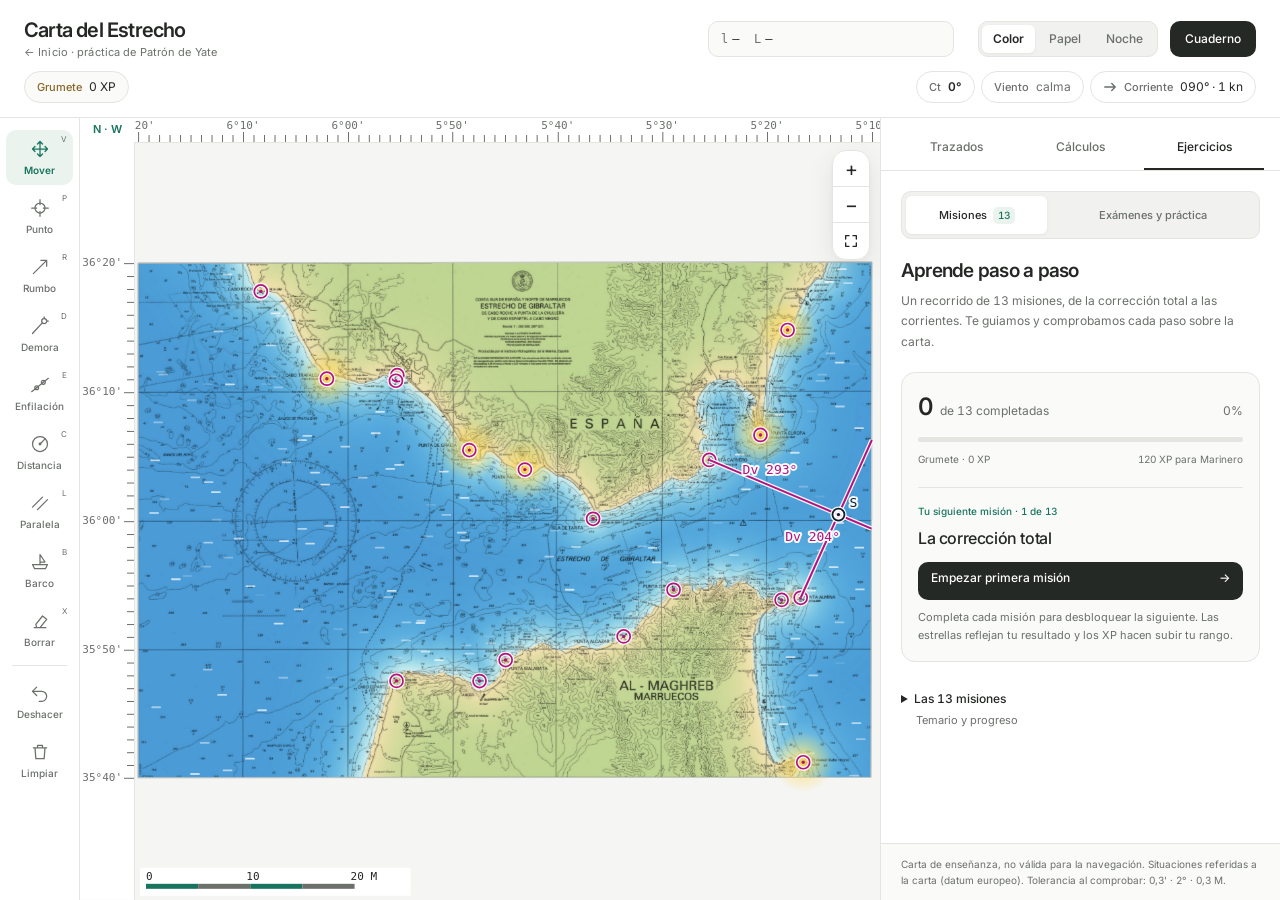
==== commit 1e1fec55: "Añadir hoja de trabajo de loxodrómica con cálculo guiado" ====
--- a/carta/index.html
+++ b/carta/index.html
@@ -9,6 +9,7 @@
 <link href="https://fonts.googleapis.com/css2?family=Inter:wght@400;500;600;700&display=swap" rel="stylesheet">
 <link rel="stylesheet" href="../theme.css">
 <link rel="stylesheet" href="styles.css">
+<script src="loxodromica.js"></script>
 </head>
 <body data-tema="color">
 <header>
@@ -90,6 +91,8 @@
     <div class="hud num" id="hud"></div>
   </div>
 
+  <section id="loxWorkspace" class="lox-workspace" aria-labelledby="lox-title" hidden></section>
+
   <aside id="panel">
     <div class="tabs" role="tablist">
       <button role="tab" data-tab="trazados" aria-selected="false">Trazados</button>
@@ -147,6 +150,7 @@
         <div class="row"><label for="lxR">Rumbo</label><input class="n s" id="lxR" inputmode="decimal" value="293"><label>° Distancia</label><input class="n s" id="lxD" inputmode="decimal" value="45"><label>M</label></div>
         <div class="res" id="lxRes"></div>
         <div class="hint">Δl = D·cos R · A = D·sen R · ΔL = A / cos lm.</div>
+        <div class="row"><button class="btn alt" id="lxPractice">Practicar loxodrómica paso a paso</button></div>
       </div>
     </div>
     <div class="pane" id="pane-ejercicios">
@@ -893,8 +897,8 @@
   if(mode==='c'){const r=vec(x.ref,x.vef),c=vec(x.rc,x.ih),v={e:r.e-c.e,n:r.n-c.n};return {rv:vb(v),vm:vm(v),rc:x.rc,ih:x.ih,ref:x.ref,vef:x.vef};}
   const r=vec(x.ref,x.vef),v=vec(x.rv,x.vm),c={e:r.e-v.e,n:r.n-v.n};return {rv:x.rv,vm:x.vm,rc:vb(c),ih:vm(c),ref:x.ref,vef:x.vef};
 }
-function lox(la,lo,R,D){const dl=D*Math.cos(rad(R)),A=D*Math.sin(rad(R)),la2=la+dl/60,lm=(la+la2)/2,dL=A/Math.cos(rad(lm));return {la:la2,lo:lo+dL/60,dl,A,lm,dL};}
-function loxInv(la1,lo1,la2,lo2){const dl=(la2-la1)*60,dL=(lo2-lo1)*60,lm=(la1+la2)/2,A=dL*Math.cos(rad(lm));return {dl,dL,lm,A,R:norm(deg(Math.atan2(A,dl))),D:Math.hypot(dl,A)};}
+function lox(la,lo,R,D){return Loxodromica.direct(la,lo,R,D);}
+function loxInv(la1,lo1,la2,lo2){return Loxodromica.inverse(la1,lo1,la2,lo2);}
 const TRF={a:[['rv','Rumbo Rv / Rs',135],['vm','Vm',8],['rc','Rc',180],['ih','Ihc',3]],b:[['ref','Rumbo efectivo',90],['vm','Vm',8],['rc','Rc',225],['ih','Ihc',3]],
  c:[['ref','Rumbo efectivo',90],['vef','Vef',5],['rc','Rc',180],['ih','Ihc',2]],d:[['rv','Rumbo Rv / Rs',135],['vm','Vm',8],['ref','Rumbo efectivo',120],['vef','Vef',9]]};
 function trInputs(){$('#trIn').innerHTML='<div class="row">'+TRF[$('#trMode').value].map(([k,l,v])=>`<label for="tr_${k}">${l}</label><input class="n s" id="tr_${k}" inputmode="decimal" value="${S.cond.ih>0&&k==='rc'?f3(S.cond.rc).slice(0,3):S.cond.ih>0&&k==='ih'?n01(S.cond.ih):v}">`).join('')+'</div>';
@@ -919,7 +923,7 @@
     $('#trRes').innerHTML=`Rv/Rs ${B('rv',f3(t.rv,1))} · Vm ${B('vm',nf(t.vm,2)+' kn')}<br>Rc ${B('rc',f3(t.rc,1))} · Ihc ${B('ih',nf(t.ih,2)+' kn')}<br>Ref ${B('ref',f3(t.ref,1))} · Vef ${B('vef',nf(t.vef,2)+' kn')}<br>Ra = Rv − Ct = ${f3(t.rv-Ct(),1)}`;}
   const la=(num($('#lxLaD').value)+num($('#lxLaM').value)/60)*+$('#lxLaS').value,lo=(num($('#lxLoD').value)+num($('#lxLoM').value)/60)*+$('#lxLoS').value,R=num($('#lxR').value),Dd=num($('#lxD').value);
   if([la,lo,R,Dd].some(isNaN))$('#lxRes').textContent='Rellena salida, rumbo y distancia.';
-  else{const q=lox(la,lo,R,Dd);$('#lxRes').innerHTML=`Δl = ${nf(Math.abs(q.dl),1)}' ${q.dl>=0?'N':'S'} · A = ${nf(Math.abs(q.A),1)}' ${q.A>=0?'E':'W'}<br>lm = ${fLat(q.lm)} · ΔL = ${nf(Math.abs(q.dL),1)}' ${q.dL>=0?'E':'W'}<br>Llegada: <b>${fLat(q.la)} · ${fLon(q.lo)}</b>`;}
+  else{try{const q=lox(la,lo,R,Dd);$('#lxRes').innerHTML=`Δl = ${nf(Math.abs(q.dl),1)}' ${q.dl>=0?'N':'S'} · A = ${nf(Math.abs(q.A),1)}' ${q.A>=0?'E':'W'}<br>lm = ${fLat(q.lm)} · ΔL = ${nf(Math.abs(q.dL),1)}' ${q.dL>=0?'E':'W'}<br>Llegada: <b>${fLat(q.la)} · ${fLon(q.lo)}</b>`;}catch(error){$('#lxRes').textContent=error.message;}}
 }
 function triObjs(p,t,x){const tip=dest(p,t.rc,t.ih),q=dest(p,t.ref,t.vef);return [mkSeg(p,tip,'rc',x),mkSeg(tip,q,'rv',x),mkSeg(p,q,'ref',x)];}
 $('#trMode').onchange=()=>{trInputs();calcAll();};
@@ -1037,15 +1041,12 @@
   pasos.push(`Desde la salida traza el ${o.ab?'Rs':'Rv'} y lleva ${nf(o.vm,0)} kn × ${o.t} min = ${nf(dn,1)} M.`,`Desde ese extremo traza la corriente: Rc ${f3(o.rc)} y ${nf(o.ih,1)} kn × ${o.t} min = ${nf(dc,1)} M.`,`El extremo de la corriente es la situación: ${fPos(P)}.`);
   return {tipo:'Estima con viento y corriente',html:`A HRB ${o.h0}, situados en ${fPos(o.p)}, se navega al Ra = ${f3(o.ra)} con Vm = ${nf(o.vm,0)} kn. ${ctTxt(o)}${o.ab?`. Viento de ${WN[o.w]} que abate ${o.ab}°`:''}. Corriente de Rc = ${f3(o.rc)} e Ihc = ${nf(o.ih,1)} kn. Calcula la situación a HRB ${o.h1}.`,
    ans:[aPos(P)],pasos,res:fPos(P),draw:()=>[mkPt(o.p,'A',X),mkSeg(o.p,A,'rv',X),mkSeg(A,P,'rc',X),mkSeg(o.p,P,'ref',X),mkPt(P,'S',X)],sim:{p:o.p,ra:o.ra,dm:o.ct!=null?o.ct:o.dm,dv:o.ct!=null?0:o.dv,vm:o.vm,w:o.w,ab:o.ab,rc:o.rc,ih:o.ih,h0:o.h0}};},
- loxDir(o){const D=o.v*o.h,q=lox(o.lat,o.lon,o.rd,D),res=`l = ${fLat(q.la)} · L = ${fLon(q.lo)}`;
-  return {tipo:'Estima analítica',html:`A HRB ${o.h0}, en l = ${fLat(o.lat)} · L = ${fLon(o.lon)}, se navega al rumbo directo Rd = ${f3(o.rd)} con velocidad efectiva de ${nf(o.v,1)} kn. Calcula la situación a HRB ${o.h1}. Queda fuera de la carta: se resuelve por estima analítica.`,
-   ans:[aNum('l (minutos)',(q.la-Math.floor(q.la))*60,.3,"' N de "+Math.floor(q.la)+'°'),aNum('L (minutos)',(Math.abs(q.lo)-Math.floor(Math.abs(q.lo)))*60,.4,"' W de "+Math.floor(Math.abs(q.lo))+'°')],
-   pasos:[`Distancia = ${nf(o.v,1)} kn × ${o.h} h = ${nf(D,1)} M.`,`Δl = D · cos R = ${nf(Math.abs(q.dl),1)}' ${q.dl>=0?'N':'S'} → l = ${fLat(q.la)}.`,`A = D · sen R = ${nf(Math.abs(q.A),1)}' ${q.A>=0?'E':'W'}; latitud media lm = ${fLat(q.lm)}.`,`ΔL = A / cos lm = ${nf(Math.abs(q.dL),1)}' ${q.dL>=0?'E':'W'} → L = ${fLon(q.lo)}.`],res,draw:()=>[]};},
- loxInv(o){const q=loxInv(o.la1,o.lo1,o.la2,o.lo2),qd=(Math.abs(n180(q.R))>90?'S':'N')+nf(Math.min(q.R%180,180-q.R%180),1)+'°'+(q.R>180?'W':'E');
-  return {tipo:'Estima analítica',html:`Salida en l = ${fLat(o.la1)} · L = ${fLon(o.lo1)} y llegada en l' = ${fLat(o.la2)} · L' = ${fLon(o.lo2)}. Calcula ${o.ask==='d'?'la distancia directa':'el rumbo directo'}.`,
-   ans:o.ask==='d'?[aNum('Distancia',q.D,.5,'M')]:[aNum('Rd',q.R,1.5,'°',true)],
-   pasos:[`Δl = ${nf(Math.abs(q.dl),1)}' ${q.dl>=0?'N':'S'} · ΔL = ${nf(Math.abs(q.dL),1)}' ${q.dL>=0?'E':'W'} · latitud media lm = ${fLat(q.lm)}.`,`Apartamiento A = ΔL · cos lm = ${nf(Math.abs(q.A),1)}'.`,Math.abs(q.dl)<.05?`Misma latitud: el rumbo es ${f3(q.R)} y la distancia es el apartamiento, ${nf(q.D,1)} M.`:`tg R = A / Δl = ${nf(Math.abs(q.A/q.dl),3)} → R = ${qd} = ${f3(q.R)}. Distancia = Δl / cos R = ${nf(q.D,1)} M.`],
-   res:`Rd = ${f3(q.R)} · D = ${nf(q.D,1)} M`,draw:()=>[]};},
+ loxDir(o){const model=Loxodromica.lesson('loxDir',o);
+  return {tipo:'Loxodrómica · problema directo',html:`Salida en l = ${fLat(o.lat)} · L = ${fLon(o.lon)}. Se navega al rumbo directo Rd = ${f3(o.rd)}, con velocidad efectiva ${nf(o.v,1)} kn, durante ${nf(o.h,2)} h${o.h0&&o.h1?' (HRB '+o.h0+' → '+o.h1+')':''}. Calcula la situación de llegada.`,
+   ans:[],pasos:model.steps.map(step=>step.calculation),res:model.result,draw:()=>[]};},
+ loxInv(o){const model=Loxodromica.lesson('loxInv',o),q=model.q;
+  return {tipo:'Loxodrómica · problema inverso',html:`Salida en l = ${fLat(o.la1)} · L = ${fLon(o.lo1)} y llegada en l = ${fLat(o.la2)} · L = ${fLon(o.lo2)}. Calcula ${o.ask==='d'?'la distancia directa':'el rumbo directo'}.`,
+   ans:o.ask==='d'?[aNum('Distancia',q.D,.5,'M')]:[aNum('Rd',q.R,1,'°',true)],pasos:model.steps.map(step=>step.calculation),res:model.result,draw:()=>[]};},
  info(o){return {tipo:o.tipo,html:o.html,ans:[],pasos:o.pasos,res:o.res,draw:()=>[]};}
 };
 function tryGen(f,fb){for(let i=0;i<400;i++){const r=f();if(r)return r;}return fb;}
@@ -1079,7 +1080,10 @@
    return ['estima',{lm,card,d,dm,legs,h0:hhmm(rint(8,18)*60)}];}),
  estimaC:()=>tryGen(()=>{const p=roundPos(randSea()),c=rCt(),rv=rint(0,71)*5,w=pk(Object.keys(WIND)),rel=norm(WIND[w]-rv);if(Math.min(rel,360-rel)<35||Math.abs(rel-180)<35)return;
    const o={p,ra:norm(rv-c.dm-c.dv),...c,vm:rint(6,12),w,ab:pk([3,5,8]),rc:rint(0,35)*10,ih:pk([1,1.5,2,2.5]),t:pk([45,60,90])},h0=rint(6,20)*60;o.h0=hhmm(h0);o.h1=hhmm(h0+o.t);
-   const ex=EX.estimaC(o);if(!inSea(ex.ans[0].p))return;return ['estimaC',o];})
+   const ex=EX.estimaC(o);if(!inSea(ex.ans[0].p))return;return ['estimaC',o];}),
+ loxDir:()=>{const h=pk([2,3,4.5,6,8]),h0=rint(6,12)*60;return ['loxDir',{lat:pk([28,36,39,-32])+rint(0,50)/60,lon:pk([-6,-15,2,12])+rint(0,50)/60,rd:pk([25,70,105,145,210,255,293,325]),v:pk([5,6,7.5,8,10]),h,h0:hhmm(h0),h1:hhmm(h0+h*60)}];},
+ loxCourse:()=>{const la1=pk([28,36,39,-32]),lo1=pk([-6,-15,2,12]),q=lox(la1,lo1,pk([25,90,135,180,225,270,304,335]),rint(30,160));return ['loxInv',{la1,lo1,la2:Math.round(q.la*600)/600,lo2:Math.round(q.lo*600)/600,ask:'rd'}];},
+ loxDistance:()=>{const la1=pk([28,36,39,-32]),lo1=pk([-6,-15,2,12]),q=lox(la1,lo1,pk([0,45,90,135,225,270,315]),rint(30,160));return ['loxInv',{la1,lo1,la2:Math.round(q.la*600)/600,lo2:Math.round(q.lo*600)/600,ask:'d'}];}
 };
 const FIX=[
  ['Ct por oposición (4.1.3)','ct',{a:'cires',b:'tarifa',modo:'opo',obs:'tarifa',Da:320}],
@@ -1094,6 +1098,11 @@
  ['Corriente conocida: Ref y Vef (4.5.1 a)','corrRef',{p:PL(36,-6-10/60),ra:140,dm:-4,dv:-1,vm:8,rc:180,ih:3}],
  ['Corriente conocida: rumbo a gobernar (4.5.1 b)','corrRumbo',{p:PL(35+55/60,-6-12/60),lm:'espartel',card:0,d:3,vm:8,rc:225,ih:3,dm:-4,dv:-1}]
 ];
+FIX.push(
+ ['Loxodrómica directa · situación de llegada','loxDir',{lat:36,lon:-(6+20/60),rd:293,v:7.5,h:6,h0:'04:00',h1:'10:00'}],
+ ['Loxodrómica inversa · rumbo y cuadrante NW','loxInv',{la1:36,lo1:-(6+20/60),la2:36+50/60,lo2:-(7+53/60),ask:'rd'}],
+ ['Loxodrómica · distancia en un paralelo','loxInv',{la1:39+26/60,lo1:2.5,la2:39+26/60,lo2:-.3,ask:'d'}]
+);
 /* Exámenes oficiales de Patrón de Yate (Cataluña), bloque de carta: mismos datos, opciones y clave; enunciado y solución redactados aquí */
 const P4=(a,b,c,d)=>[a,b,c,d].map(s=>'l = '+s[0]+' · L = '+s[1]);
 const MAREA=(hpa,corr)=>['Busca en el Anuario de Mareas de 2026 las horas y alturas de la pleamar y la bajamar de Cádiz entre las que cae la hora pedida.','Interpola la altura de la marea a esa hora (TU).',`Corrige por presión: 1 cm por cada hPa de diferencia con 1013 hPa. Con ${hpa} hPa la corrección es ${corr}.`,'Sm = Sc + altura de marea + corrección por presión.','Esta carta no incluye el Anuario, así que aquí solo figura la respuesta oficial.'];
@@ -1121,9 +1130,10 @@
   [19,'loxInv',{la1:39+26/60,lo1:2.5,la2:39+26/60,lo2:-.3,ask:'d'},['D = 106,7 M','D = 129,8 M','D = 168,0 M','D = 217,5 M'],1],
   [20,'info',{tipo:'Mareas',html:'El 20 de junio de 2026, en el puerto de <b>Cádiz</b>, la sonda en la carta es Sc = 2,4 m y la presión 1030 hPa. Calcula la sonda en el momento a TU = 12:00.',pasos:MAREA(1030,'−0,17 m'),res:'Sm = 3,74 m (clave oficial)'},['Sm = 4,41 m','Sm = 4,08 m','Sm = 3,74 m','Sm = 2,63 m'],2]]}
 ];
-const GN={ct:'Corrección total por oposición',rumbo:'Rumbo y distancia',demoras:'Situación por dos demoras',distancias:'Situación por distancias',lineas:'Oposición y demora',marc:'Situación por marcaciones',corrRef:'Corriente: rumbo efectivo',corrRumbo:'Corriente: rumbo a gobernar',corrDesc:'Corriente desconocida',traslado:'Traslado de demora',estima:'Estima gráfica',estimaC:'Estima con viento y corriente'};
+const GN={loxDir:'Loxodrómica · calcular llegada',loxCourse:'Loxodrómica · calcular rumbo',loxDistance:'Loxodrómica · calcular distancia',ct:'Corrección total por oposición',rumbo:'Rumbo y distancia',demoras:'Situación por dos demoras',distancias:'Situación por distancias',lineas:'Oposición y demora',marc:'Situación por marcaciones',corrRef:'Corriente: rumbo efectivo',corrRumbo:'Corriente: rumbo a gobernar',corrDesc:'Corriente desconocida',traslado:'Traslado de demora',estima:'Estima gráfica',estimaC:'Estima con viento y corriente'};
 $('#examSel').innerHTML=EXAM.map((x,i)=>`<option value="${i}">${x.name}</option>`).join('');
-$('#exSel').innerHTML='<optgroup label="Aleatorios · datos nuevos cada vez">'+Object.keys(GEN).map(k=>`<option value="g:${k}">${GN[k]}</option>`).join('')+'</optgroup><optgroup label="Ejemplos de los apuntes · UT-4">'+FIX.map((f,i)=>`<option value="f:${i}">${f[0]}</option>`).join('')+'</optgroup>';
+const loxTopics=['loxDir','loxCourse','loxDistance'];
+$('#exSel').innerHTML='<optgroup label="Cálculo · loxodrómica">'+loxTopics.map(k=>`<option value="g:${k}">${GN[k]}</option>`).join('')+'</optgroup><optgroup label="Carta · ejercicios aleatorios">'+Object.keys(GEN).filter(k=>!loxTopics.includes(k)).map(k=>`<option value="g:${k}">${GN[k]}</option>`).join('')+'</optgroup><optgroup label="Ejemplos de los apuntes · UT-4">'+FIX.map((f,i)=>`<option value="f:${i}">${f[0]}</option>`).join('')+'</optgroup>';
 
 /* Learning tabs only change the view. Opening an activity is an explicit action. */
 const learning={tab:'misiones',mode:'examen',catalogOpen:false};
@@ -1156,7 +1166,8 @@
   }else{
     const random=$('#exSel').value.startsWith('g:');
     $('#exLoad').textContent=random?(same?'Generar otro ejercicio':'Generar ejercicio'):'Abrir ejemplo';
-    $('#practiceHint').textContent=random?'Cada ejercicio usa datos nuevos del tema elegido. Resuelve y comprueba tu resultado.':'Un ejemplo de los apuntes UT-4, con datos fijos y solución explicada.';
+    const analytic=['g:loxDir','g:loxCourse','g:loxDistance'].includes($('#exSel').value);
+    $('#practiceHint').textContent=analytic?'Ejercicio de cálculo: situación de llegada, rumbo o distancia, con hoja de trabajo y calculadora DEG.':random?'Cada ejercicio usa datos nuevos del tema elegido. Resuelve y comprueba tu resultado.':'Un ejemplo de los apuntes UT-4, con datos fijos y solución explicada.';
     $('#practiceEmpty').textContent='Elige un tema aleatorio o un ejemplo de los apuntes para empezar. Aquí no hay orden ni desbloqueos.';
   }
 }
@@ -1247,16 +1258,9 @@
  estimaC(o,d){const ct=ctOf(o),rv=o.ra+ct,ab=o.ab?o.ab*abSign(o.w,rv):0,rs=rv+ab,dn=o.vm*o.t/60,dc=o.ih*o.t/60,s=[gD(d[0],'Sitúa la salida del enunciado con el útil Punto.',{coord:true}),qCt(o),qRv(o.ra,ct)];
   if(o.ab)s.push(qWind('Rs',rv,ab,o.w,1));
   s.push(gD(d[1],`Traza el ${o.ab?'Rs':'Rv'} ${fA(norm(rs))} con ${nf(o.vm,0)} kn × ${o.t} min = ${nf(dn,1)} M.`),gD(d[2],`Desde ese extremo traza la corriente: rumbo ${f3(o.rc)} y ${nf(o.ih,1)} kn × ${o.t} min = ${nf(dc,1)} M.`),gD(d[4],'Marca el extremo de la corriente: es la situación.'));return s;},
- loxDir(o){const Dn=o.v*o.h,q=lox(o.lat,o.lon,o.rd,Dn);return [gQ('Distancia',Dn,.3,'M','¿Cuántas millas se navegan? D = V × t.',`${nf(o.v,1)} × ${o.h} = ${nf(Dn,1)} M.`),
-   gQ('Δl',Math.abs(q.dl),.3,"'",'Diferencia de latitud: Δl = D · cos R. Dala en minutos, sin signo.',`${nf(Dn,1)} × cos ${o.rd}° = ${nf(Math.abs(q.dl),1)}' ${q.dl>=0?'N':'S'}.`,{alt:[[Math.abs(q.A),'Ese es el apartamiento (seno). La diferencia de latitud va con el coseno.']]}),
-   gQ('A',Math.abs(q.A),.4,"'",'Apartamiento: A = D · sen R, sin signo.',`${nf(Dn,1)} × sen ${o.rd}° = ${nf(Math.abs(q.A),1)}' ${q.A>=0?'E':'W'}.`),
-   gQ('ΔL',Math.abs(q.dL),.5,"'",`El apartamiento son millas, no minutos de longitud. Con la latitud media lm = ${fLat(q.lm)}: ΔL = A / cos lm.`,`${nf(Math.abs(q.A),1)} / cos lm = ${nf(Math.abs(q.dL),1)}' ${q.dL>=0?'E':'W'}.`,{alt:[[Math.abs(q.A),'Falta dividir por el coseno de la latitud media.']]})];},
- loxInv(o){const q=loxInv(o.la1,o.lo1,o.la2,o.lo2),s=[gQ('Δl',Math.abs(q.dl),.3,"'",'Diferencia de latitud entre salida y llegada, en minutos y sin signo.',`${nf(Math.abs(q.dl),1)}' ${q.dl>=0?'N':'S'}.`),
-   gQ('ΔL',Math.abs(q.dL),.5,"'",'Diferencia de longitud, en minutos y sin signo. Si una es E y la otra W, se suman.',`${nf(Math.abs(q.dL),1)}' ${q.dL>=0?'E':'W'}.`),
-   gQ('A',Math.abs(q.A),.5,"'",`Pasa la diferencia de longitud a millas con la latitud media lm = ${fLat(q.lm)}: A = ΔL · cos lm.`,`${nf(Math.abs(q.dL),1)} × cos lm = ${nf(Math.abs(q.A),1)}.`)];
-  s.push(o.ask==='d'?gQ('Distancia',q.D,.5,'M',Math.abs(q.dl)<.05?'Misma latitud: la distancia es el apartamiento.':'D = Δl / cos R.',`${nf(q.D,1)} M.`):gQ('Rd',q.R,1.5,'°','tg R = A / Δl. Da el rumbo de 000° a 360° según el cuadrante.',`Rd = ${f3(q.R)}.`,{circ:true,alt:[[norm(360-q.R),'El ángulo está bien, pero el cuadrante no: mira si vas hacia el E o hacia el W.'],[norm(180-q.R),'El ángulo está bien, pero el cuadrante no: mira si vas hacia el N o hacia el S.']]}));return s;}
+
 };
-function makeEx(spec){const x=EX[spec[0]](spec[1]);x.spec=spec;try{x.guia=GUIDE[spec[0]]?GUIDE[spec[0]](spec[1],x.draw()):null;}catch(e){x.guia=null;}return x;}
+function makeEx(spec){const x=EX[spec[0]](spec[1]);x.spec=spec;try{x.guia=!isLoxExercise(x)&&GUIDE[spec[0]]?GUIDE[spec[0]](spec[1],x.draw()):null;}catch(e){x.guia=null;}return x;}
 
 const toolOf=o=>({pt:'punto',ray:'demora',circ:'circ',seg:'rumbo',line:o.kindName==='Paralela'?'paralela':'enfil'}[o.t]);
 const repP=o=>o.t==='circ'?o.c:o.t==='seg'?o.b:o.p;
@@ -1328,7 +1332,8 @@
   $('#chipRank').innerHTML=`<span class="k">${RANKS[r][1]}</span>${gm.xp} XP`;}
 function startMission(i){const spec=MIS[i][1]();if(!spec){flash('No se ha podido preparar la misión. Prueba otra vez.');return;}
   const x=makeEx(spec);x.shown=false;x.mc=null;x.val='m:'+i;S.ex=x;startGuide(x,i);}
-function startGuide(x,mis){if(!x||!x.guia||!x.guia.length){flash('Este ejercicio no tiene modo guiado.');return;}
+function startGuide(x,mis){if(isLoxExercise(x)){openLoxSheet(x);return;}if(!x||!x.guia||!x.guia.length){flash('Este ejercicio no tiene modo guiado.');return;}
+  setWorkspace('carta');
   push();S.objs=[];S.sel=null;S.pend=[];S.dm=0;S.dv=0;S.ctx=null;writeCond();
   const steps=x.guia.slice();if(x.mc)steps.push({k:'mc',txt:'Marca en el cuaderno la opción que coincide con tu resultado.'});
   S.guide={x,steps,i:0,pts:0,max:steps.length*10,err:0,hint:0,mis,log:[],fb:'',fbok:true,done:false,lastId:S.nid,ct:0,inVal:''};
@@ -1401,6 +1406,21 @@
   S.fx.forEach(f=>{const a=(now-f.t)/1.2;if(a<0)return;const [x,y]=scrOf(f.p);ctx.setLineDash([]);ctx.beginPath();ctx.arc(x,y,10+a*(f.big?90:46),0,7);ctx.strokeStyle=`rgba(74,222,128,${(1-a).toFixed(2)})`;ctx.lineWidth=f.big?4:3;ctx.stroke();
     if(f.txt){ctx.globalAlpha=Math.max(0,1-a*a);text(f.txt,x,y-20-a*28,T.circ,'center',f.big?22:16);ctx.globalAlpha=1;}});}
 
+/* Analytic exercises use a calculation workspace while keeping chart drawings intact. */
+const isLoxExercise=x=>!!x&&['loxDir','loxInv'].includes(x.spec?.[0]);
+let loxSheet=null;
+function setWorkspace(mode){
+  const analytic=mode==='lox';document.body.dataset.workspace=analytic?'lox':'carta';
+  $('#loxWorkspace').hidden=!analytic;
+  $('#stage').inert=analytic;$('#rail').inert=analytic;
+  requestAnimationFrame(resize);
+}
+function openLoxSheet(x=S.ex){
+  if(!isLoxExercise(x))return;
+  if(!loxSheet)loxSheet=Loxodromica.mount($('#loxWorkspace'),{onReturn:()=>setWorkspace('carta')});
+  loxSheet.setExercise(x);setWorkspace('lox');
+  if(matchMedia('(max-width:860px)').matches)$('#panel').hidden=true;
+}
 function loadEx(v){let spec,mc=null;
   if(v[0]==='f'){const f=FIX[+v.slice(2)];spec=[f[1],f[2]];}
   else if(v[0]==='e'){const [,i,j]=v.split(':'),x=EXAM[+i],q=x.q[+j];spec=[q[1],q[2]];mc={ex:x,i:+i,j:+j,n:q[0],opts:q[3],key:q[4]};}
@@ -1409,7 +1429,7 @@
   S.guide=null;S.ex=makeEx(spec);S.ex.shown=false;S.ex.mc=mc;S.ex.val=v;
   if(mc)$('#examSel').value=String(mc.i);else $('#exSel').value=v;
   $('#missionBox').innerHTML='';setLearningTab('practica');learning.mode=mc?'examen':'libre';
-  renderEx();renderQuest();renderGbar();$('#exBox').focus();}
+  renderEx();renderQuest();renderGbar();if(isLoxExercise(S.ex))openLoxSheet();else{setWorkspace('carta');$('#exBox').focus();}}
 function ansHtml(a,i){
   if(a.t==='pos')return `<div class="a"><span class="l">l</span><input class="n s" id="ex${i}laD" inputmode="numeric" aria-label="Grados de latitud"><span>°</span><input class="n" id="ex${i}laM" inputmode="decimal" aria-label="Minutos de latitud"><span>' N</span><span id="ex${i}laR"></span></div>
    <div class="a"><span class="l">L</span><input class="n s" id="ex${i}loD" inputmode="numeric" aria-label="Grados de longitud"><span>°</span><input class="n" id="ex${i}loM" inputmode="decimal" aria-label="Minutos de longitud"><span>' W</span><span id="ex${i}loR"></span></div>`;
@@ -1418,7 +1438,7 @@
 function renderEx(){const x=S.ex;
   if(!x){$('#exBox').innerHTML='';$('#missionBox').innerHTML='';syncPracticeControls();return;}
   if(S.guide&&S.guide.x===x){renderGuide();syncPracticeControls();return;}
-  const mc=x.mc,L='abcd';
+  const mc=x.mc,L='abcd',analytic=isLoxExercise(x);
   let body,top='';
   if(mc){const st=S.exam[mc.ex.id]||{},ok=mc.ex.q.filter(q=>st[q[0]]===q[4]).length,done=mc.ex.q.filter(q=>st[q[0]]!=null).length;
     top=`<div class="exam-heading"><strong>${mc.ex.name}</strong><span>${done} de ${mc.ex.q.length} respondidas · ${ok} aciertos</span></div>
@@ -1427,22 +1447,23 @@
     const ch=st[mc.n];
     body=`<div class="ans" role="group" aria-label="Opciones de respuesta">${mc.opts.map((o,k)=>`<label class="opt ${ch==null?'':k===mc.key?'good':k===ch?'badc':''}"><input type="radio" name="exmc" value="${k}" ${ch===k?'checked':''} ${ch==null?'':'disabled'}><span>${L[k]}) ${o}</span></label>`).join('')}</div>
      ${ch==null?'<p class="hint">Marca una opción para guardar y corregir tu respuesta.</p>':`<div class="answer-feedback ${ch===mc.key?'ok':'ko'}" role="status">${ch===mc.key?'✓ Correcto. Respuesta guardada.':'✗ Respuesta guardada. La opción oficial es la '+L[mc.key]+').'}</div>`}`;
-  }else body=`<div class="ans">${x.ans.map(ansHtml).join('')}</div>`;
+  }else body=analytic?'<p class="hint">Resuelve las coordenadas, el rumbo y la distancia en la hoja de cálculo. Cada paso tiene su propia comprobación.</p>':`<div class="ans">${x.ans.map(ansHtml).join('')}</div>`;
   const helpOpen=$('#exHelp')?.open||x.shown;
   $('#exBox').innerHTML=`${top}<div class="ex"><span class="tag">${x.tipo}</span> <span class="tag ${mc?'of':''}">${mc?'Pregunta '+mc.n+' · '+(mc.j+1)+' de '+mc.ex.q.length:x.val[0]==='g'?'Ejercicio aleatorio':'Ejemplo de los apuntes'}</span><p class="st">${x.html}</p>${body}
-   <div class="row exercise-actions">${mc?`<button class="btn" id="exNext">${mc.j<mc.ex.q.length-1?'Siguiente pregunta →':'Revisar desde el inicio'}</button>`:'<button class="btn" id="exCheck">Comprobar resultado</button>'}</div>
+   <div class="row exercise-actions">${mc?`<button class="btn" id="exNext">${mc.j<mc.ex.q.length-1?'Siguiente pregunta →':'Revisar desde el inicio'}</button>`:analytic?'':'<button class="btn" id="exCheck">Comprobar resultado</button>'}${analytic?'<button class="btn alt" id="exWorksheet">Abrir hoja de cálculo</button>':''}</div>
    <details class="exercise-help" id="exHelp" ${helpOpen?'open':''}><summary>Ayuda y solución</summary>
      <div class="row">${x.guia&&x.guia.length?'<button class="btn alt" id="exGuide">Resolver paso a paso</button>':''}<button class="btn alt" id="exShow">${x.shown?'Ocultar solución':'Ver solución explicada'}</button>${x.draw().length?'<button class="btn alt" id="exDraw">Trazar solución</button><button class="btn alt" id="exUndraw">Quitar trazado de solución</button>':''}${x.sim?'<button class="btn alt" id="exSim">Navegar con el barco</button>':''}</div>
    ${x.shown?`<ol class="steps">${x.pasos.map(p=>`<li>${p}</li>`).join('')}</ol><div class="solres">${mc?`Clave oficial: ${L[mc.key]}) ${mc.opts[mc.key]}<br>Sobre esta carta: `:''}${x.res}</div>`:''}
    </details></div>
    ${/\b(Da|Ra|Za)\b|aguja/.test(x.html)?`<div class="note">Este ejercicio da datos <b>de aguja</b>. Los útiles los convierten con la Ct de Condiciones, que ahora es <b id="exCtNow">${sg(Ct())||'0'}°</b>. Ponle la Ct del ejercicio antes de trazar con Da o Ra, o conviértelos tú y traza con Dv y Rv. <button class="btn alt" id="exCt" style="padding:1px 8px;margin-left:4px">Ajustar Ct</button></div>`:''}
-   <p class="hint">${mc?'Preguntas oficiales de Patrón de Yate. Este modo permite consultar ayuda; el bloque de carta admite hasta 3 fallos.':'Resuelve sobre la carta y escribe tu resultado. La solución se calcula sobre esta misma carta y puede diferir unas décimas de la impresa en los apuntes.'}</p>
+   <p class="hint">${analytic?'Ejercicio de cálculo por latitud media. Trabaja en la hoja; no necesitas situar estos puntos en la carta L105.':mc?'Preguntas oficiales de Patrón de Yate. Este modo permite consultar ayuda; el bloque de carta admite hasta 3 fallos.':'Resuelve sobre la carta y escribe tu resultado. La solución se calcula sobre esta misma carta y puede diferir unas décimas de la impresa en los apuntes.'}</p>
    ${mc?'<button class="text-button" id="exReset">Reiniciar respuestas de este examen</button>':''}`;
    syncPracticeControls();}
 const mark=(el,ok)=>{el.textContent=ok?'✓ correcto':'✗ revisa';el.className=ok?'ok':'ko';};
 $('#pane-ejercicios').addEventListener('change',e=>{const x=S.ex;if(e.target.name==='exmc'&&x&&x.mc){const id=x.mc.ex.id;S.exam[id]=S.exam[id]||{};if(S.exam[id][x.mc.n]==null){S.exam[id][x.mc.n]=+e.target.value;save();}renderEx();$('#exNext')?.focus({preventScroll:true});}});
 $('#pane-ejercicios').addEventListener('click',e=>{const x=S.ex;if(!x)return;
   const go=e.target.closest('[data-go]');if(go){loadEx(go.dataset.go);return;}
+  if(e.target.id==='exWorksheet'){openLoxSheet();return;}
   if(e.target.id==='exGuide'){startGuide(x,null);return;}
   if(e.target.id==='gExit2'){endGuide();return;}
   if(e.target.id==='missionNext'){nextGuide();return;}
@@ -1476,6 +1497,7 @@
 };
 $('#exSel').onchange=syncPracticeControls;
 $('#examSel').onchange=syncPracticeControls;
+$('#lxPractice').onclick=()=>loadEx('g:loxDir');
 
 /* ---------- Bucle de animación ---------- */
 let lastTs=0;
@@ -1497,7 +1519,8 @@
   $('#panel').hidden=false;showTab('ejercicios');
   setLearningTab(entry==='misiones'?'misiones':'practica');
   if(entry!=='misiones')setPracticeMode(entry==='examenes'?'examen':'libre');
-}else if(entry==='barco'){$('#panel').hidden=true;setTool('barco');}
+}else if(entry==='loxodromica'){loadEx('f:'+FIX.findIndex(f=>f[1]==='loxDir'));}
+else if(entry==='barco'){$('#panel').hidden=true;setTool('barco');}
 new ResizeObserver(resize).observe(stage);resize();
 // The mobile notebook leaves the header and bottom tool rail available.
 const layoutObserver=new ResizeObserver(()=>{
--- a/carta/styles.css
+++ b/carta/styles.css
@@ -2053,3 +2053,110 @@
     transition: transform .25s;
   }
 }
+
+/* Analytic exercises: the chart keeps its size and state behind the worksheet. */
+body[data-workspace="lox"] main {
+  grid-template-columns: minmax(0, 1fr) auto;
+}
+body[data-workspace="lox"] .rail { display: none; }
+body[data-workspace="lox"] #stage {
+  grid-column: 1;
+  grid-row: 1;
+  visibility: hidden;
+  pointer-events: none;
+}
+.lox-workspace {
+  grid-column: 1;
+  grid-row: 1;
+  min-width: 0;
+  min-height: 0;
+  padding: 32px;
+  overflow-y: auto;
+  overscroll-behavior: contain;
+  background: var(--bg);
+  scrollbar-width: thin;
+}
+.lox-workspace[hidden] { display: none; }
+.lox-page { max-width: 1100px; margin-inline: auto; }
+.lox-heading { display: flex; align-items: start; justify-content: space-between; gap: 20px; }
+.lox-heading h2 { margin: 8px 0; font-size: clamp(22px, 2.5vw, 32px); font-weight: 600; line-height: 1.25; letter-spacing: -.04em; }
+.lox-heading p { margin: 0; color: var(--muted); font-size: 12px; }
+.lox-heading > .btn { flex-shrink: 0; }
+.lox-data { display: grid; grid-template-columns: repeat(auto-fit, minmax(170px, 1fr)); gap: 16px; margin: 24px 0 16px; padding: 18px; border: 1px solid var(--rule); border-radius: var(--radius-lg); background: var(--panel); }
+.lox-data dt { color: var(--muted); font-size: 10px; margin-bottom: 5px; }
+.lox-data dd { margin: 0; font-size: 12px; font-weight: 500; line-height: 1.7; }
+.lox-context { padding: 12px 16px; margin-bottom: 24px; border-radius: var(--radius); color: var(--accent); background: var(--accent-soft); font-size: 11px; line-height: 1.7; }
+.lox-grid { display: grid; grid-template-columns: minmax(0, 1fr) 245px; gap: 20px; align-items: start; }
+.lox-progress { display: flex; justify-content: space-between; flex-wrap: wrap; gap: 6px; font-size: 11px; color: var(--muted); }
+.lox-steps { display: flex; flex-wrap: wrap; gap: 6px; margin: 12px 0 16px; }
+.lox-steps button { display: flex; align-items: center; justify-content: center; gap: 7px; min-width: 52px; min-height: 34px; padding: 5px 8px; border: 1px solid var(--rule); border-radius: var(--radius-sm); color: var(--muted); background: var(--panel); font-size: 10px; }
+.lox-steps button span { color: var(--text); font-weight: 500; }
+.lox-steps button[aria-current="step"] { outline: 2px solid var(--accent); outline-offset: 1px; }
+.lox-steps button.is-complete { color: var(--ok); background: var(--ok-soft); border-color: transparent; }
+.lox-step-card { padding: 24px; border: 1px solid var(--rule); border-radius: var(--radius-lg); background: var(--panel); }
+.lox-step-card h3, .lox-summary h3 { margin: 0 0 12px; font-size: 18px; font-weight: 600; letter-spacing: -.03em; }
+.lox-step-card > p { margin: 0; color: var(--muted); font-size: 12px; line-height: 1.8; }
+.lox-formula { padding: 14px 16px; margin: 18px 0; border-radius: var(--radius); background: var(--field); font-size: 16px; font-weight: 500; letter-spacing: -.02em; }
+.lox-coordinate { display: flex; flex-wrap: wrap; gap: 12px; align-items: end; }
+.lox-coordinate label { position: relative; display: grid; gap: 6px; flex: 1 1 85px; max-width: 180px; font-size: 11px; color: var(--muted); }
+.lox-coordinate input, .lox-coordinate select { width: 100%; min-height: 42px; padding: 8px 24px 8px 10px; color: var(--text); font-size: 16px; }
+.lox-coordinate small { position: absolute; bottom: 11px; right: 10px; pointer-events: none; }
+.lox-coordinate .lox-value { max-width: 220px; }
+.lox-actions { display: flex; flex-wrap: wrap; gap: 8px; margin-top: 18px; }
+.lox-actions .btn { min-height: 36px; }
+.lox-step-card > .lox-feedback { margin-top: 16px; min-height: 20px; color: var(--muted); font-size: 12px; }
+.lox-step-card > .lox-feedback.is-correct { color: var(--ok); }
+.lox-step-card > .lox-feedback.is-error { color: var(--bad); }
+.lox-reveal { padding: 14px; margin-top: 12px; border-radius: var(--radius); background: var(--accent-soft); font-size: 12px; line-height: 1.8; }
+.lox-reveal strong { color: var(--accent); }
+.lox-reveal p { margin: 8px 0 0; }
+.lox-pagination { display: flex; flex-wrap: wrap; align-items: center; justify-content: space-between; gap: 10px; margin-top: 20px; padding-top: 16px; border-top: 1px solid var(--rule); }
+.lox-pagination > span { color: var(--muted); font-size: 11px; }
+.lox-summary { margin-top: 20px; padding: 20px; border: 1px solid var(--rule); border-radius: var(--radius-lg); background: var(--ok-soft); }
+.lox-summary > p { margin: 8px 0 16px; font-size: 12px; line-height: 1.8; }
+.lox-summary > p:first-of-type { font-size: 17px; font-weight: 500; color: var(--ok); }
+.lox-support { display: grid; gap: 16px; }
+.lox-calculator, .lox-reference { padding: 18px; border: 1px solid var(--rule); border-radius: var(--radius-lg); background: var(--panel); }
+.lox-calculator h3 { display: flex; justify-content: space-between; gap: 8px; align-items: center; margin: 0 0 14px; font-size: 13px; font-weight: 500; }
+.lox-calculator h3 span { padding: 2px 5px; border-radius: 4px; background: var(--accent-soft); color: var(--accent); font-size: 9px; }
+.lox-calculator form { display: grid; gap: 8px; }
+.lox-calculator label { color: var(--muted); font-size: 10px; }
+.lox-calculator input { width: 100%; min-height: 40px; font-size: 14px; }
+.lox-calculator output { min-height: 28px; padding: 7px 0 0; overflow-wrap: anywhere; font-size: 14px; font-variant-numeric: tabular-nums; }
+.lox-reference summary { cursor: pointer; font-size: 12px; font-weight: 500; }
+.lox-reference dl { display: grid; grid-template-columns: auto minmax(0, 1fr); gap: 8px 12px; font-size: 11px; }
+.lox-reference dt { font-weight: 600; color: var(--accent); }
+.lox-reference dd { margin: 0; color: var(--muted); line-height: 1.65; }
+.lox-reference p { margin: 12px 0; font-size: 11px; line-height: 1.75; }
+@media (max-width: 1280px) {
+  .lox-workspace { padding: 24px; }
+  .lox-grid { grid-template-columns: minmax(0, 1fr); }
+  .lox-support { grid-template-columns: minmax(0, 1fr) minmax(0, 1fr); }
+}
+@media (max-width: 860px) {
+  body[data-workspace="lox"] main { grid-template-columns: minmax(0, 1fr); grid-template-rows: minmax(0, 1fr); }
+  .lox-workspace { padding: 20px; }
+  .lox-data { grid-template-columns: repeat(2, minmax(0, 1fr)); }
+  .lox-heading p { font-size: 11px; }
+}
+@media (max-width: 520px) {
+  .lox-workspace { padding: 16px 12px 32px; }
+  .lox-heading { gap: 10px; }
+  .lox-heading h2 { font-size: 22px; }
+  .lox-heading .btn { font-size: 10px; padding-inline: 8px; }
+  .lox-data { gap: 12px; padding: 14px; }
+  .lox-data dd { font-size: 11px; }
+  .lox-data > div:first-child { grid-column: 1 / -1; }
+  .lox-step-card { padding: 18px 14px; }
+  .lox-step-card h3 { font-size: 17px; }
+  .lox-support { grid-template-columns: minmax(0, 1fr); }
+  .lox-coordinate { gap: 8px; }
+  .lox-coordinate label { flex-basis: 70px; }
+  .lox-context { margin-bottom: 18px; }
+}
+/* Instrument readings belong to the chart; the worksheet uses its own stated data. */
+body[data-workspace="lox"] header { grid-template-columns: minmax(0, 1fr) auto; }
+body[data-workspace="lox"] .readout,
+body[data-workspace="lox"] #conds,
+body[data-workspace="lox"] .chip.rank { display: none; }
+body[data-workspace="lox"] .hbtns { grid-column: 2; grid-row: 1; }
